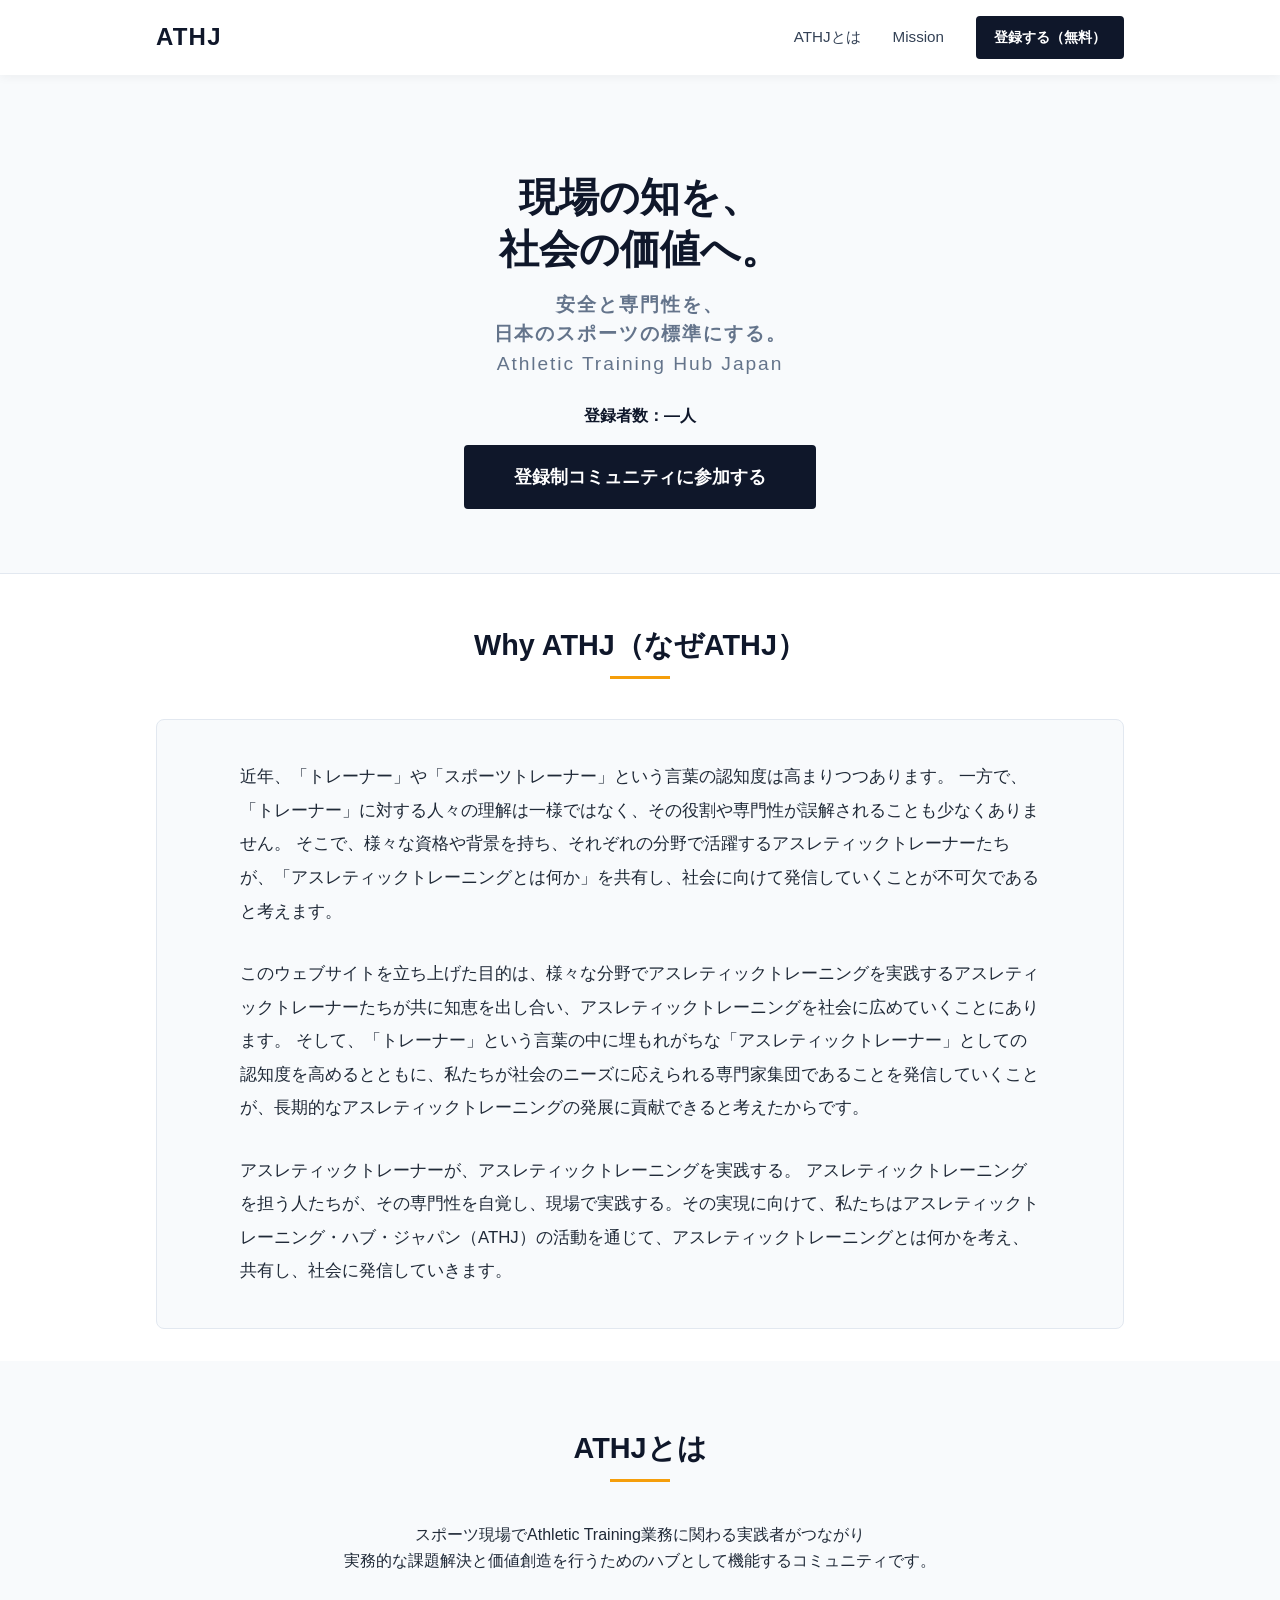
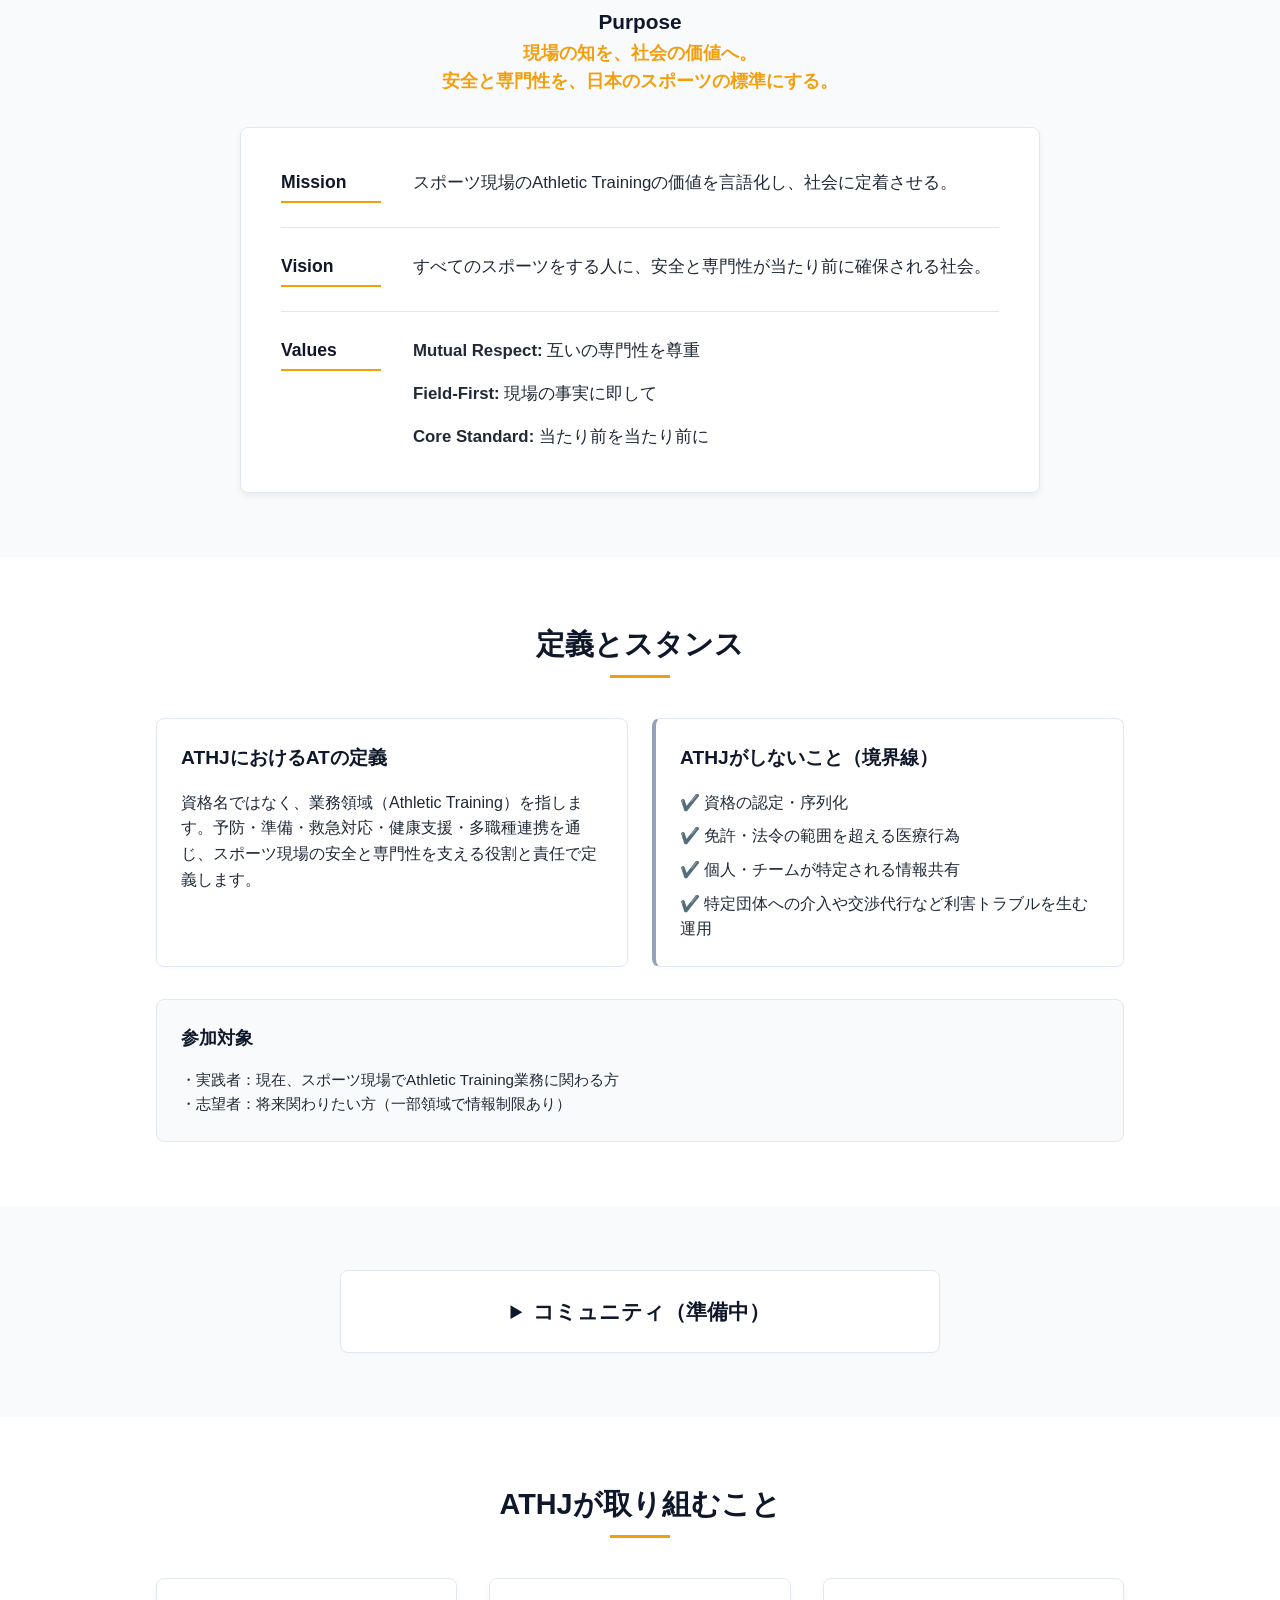
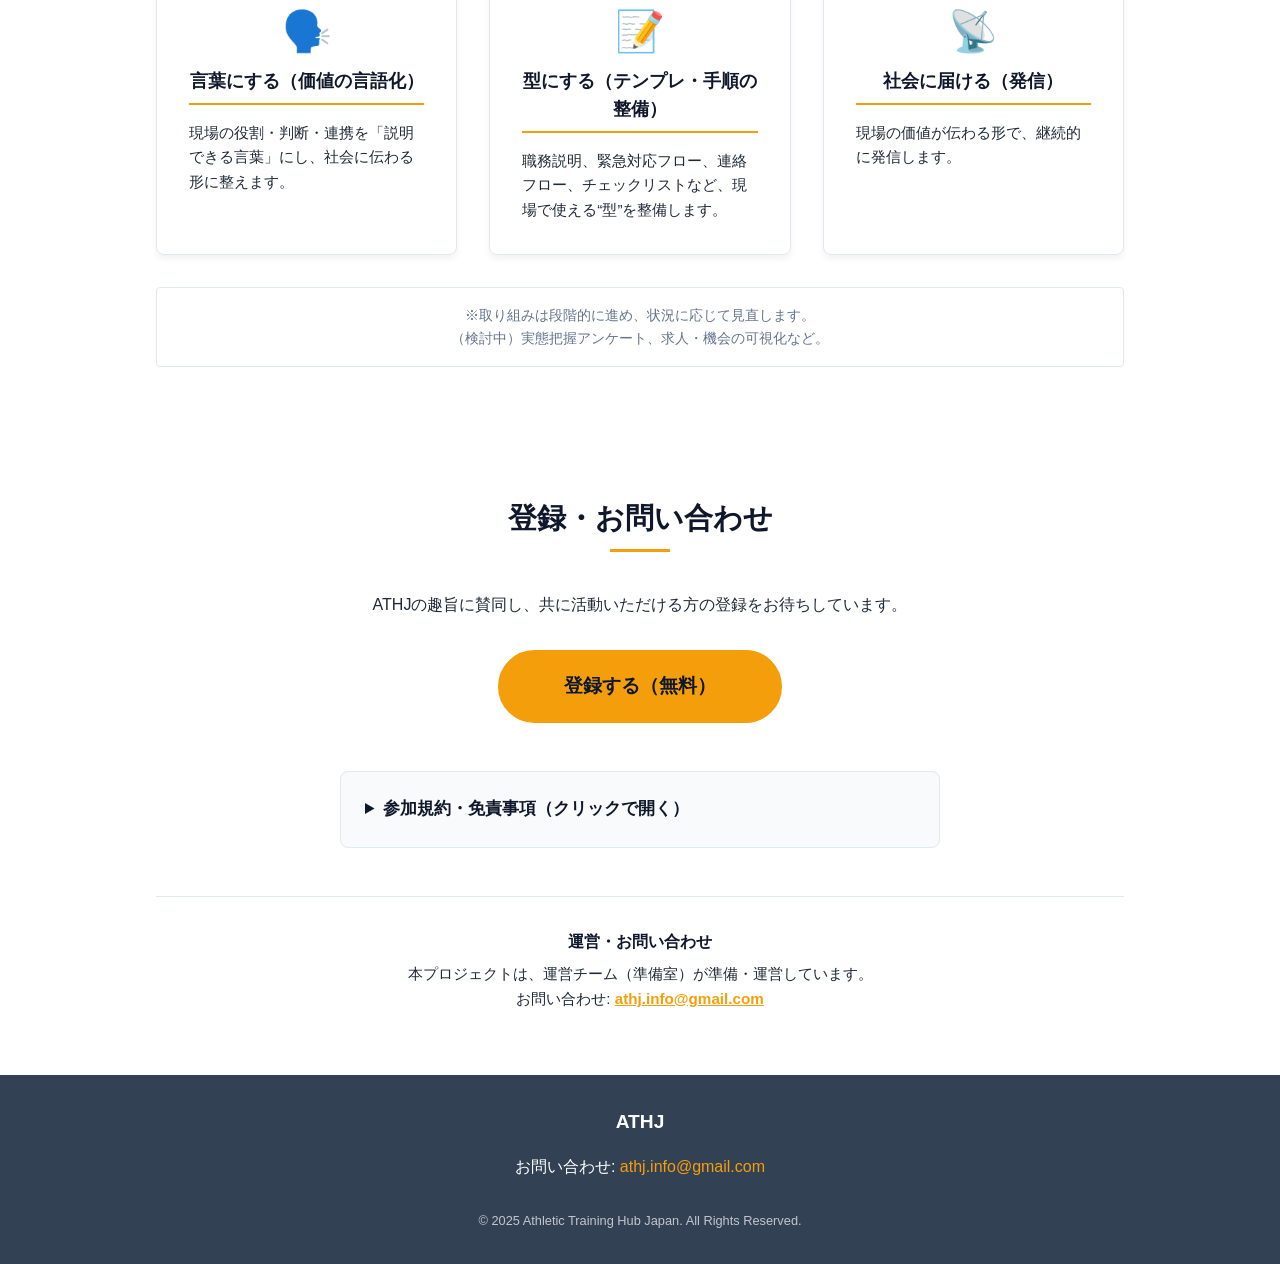
==== athj/index.html @ 7eae6617 "Add files via upload" ====
<!DOCTYPE html>
<html lang="ja">

<head>
    <meta charset="UTF-8">
    <meta name="viewport" content="width=device-width, initial-scale=1.0">
    <title>ATHJ - Athletic Training Hub Japan</title>
    <meta name="description"
        content="ATHJ（Athletic Training Hub Japan）の公式サイト。スポーツ現場でAthletic Training業務に関わる実践者のための登録制コミュニティ。">
    <!-- OGP (Placeholder) -->
    <meta property="og:title" content="ATHJ - Athletic Training Hub Japan">
    <meta property="og:description" content="現場の知を、社会の価値へ。スポーツ現場の課題解決に取り組むAthletic Training登録制コミュニティ。">
    <meta property="og:type" content="website">

    <link rel="stylesheet" href="styles.css">
    <!-- Favicon (Placeholder code, no file required for basic render) -->
    <link rel="icon" href="data:;base64,iVBORw0KGgo=">
</head>

<body>

    <header class="site-header">
        <div class="container header-inner">
            <h1 class="logo">ATHJ</h1>
            <nav class="site-nav">
                <a href="#about">ATHJとは</a>
                <a href="#mission">Mission</a>
                <a href="https://docs.google.com/forms/d/1UrkkOiXoqBjdWHItOQJ3YBxa2r7YbhFQYjuTwQZQxQI/viewform"
                    target="_blank" rel="noopener noreferrer" class="btn btn-primary btn-sm">登録する（無料）</a>
            </nav>
        </div>
    </header>

    <main>
        <!-- 1) Hero -->
        <section id="hero" class="hero-section">
            <div class="container hero-content">
                <h2 class="tagline">現場の知を、<br class="mobile-br">社会の価値へ。</h2>
                <p class="hero-sub" style="font-size: 1.2rem; font-weight: bold; line-height: 1.5;">安全と専門性を、<br
                        class="mobile-br">日本のスポーツの標準にする。</p>
                <p class="hero-sub mt-2">Athletic Training Hub Japan</p>
                <p id="member-count" style="font-weight: bold; margin-top: 1.5rem; color: var(--color-primary);">
                    登録者数：—人（更新中）</p>
                <a href="https://docs.google.com/forms/d/1UrkkOiXoqBjdWHItOQJ3YBxa2r7YbhFQYjuTwQZQxQI/viewform"
                    target="_blank" rel="noopener noreferrer" class="btn btn-primary btn-large"
                    style="margin-top: 1rem;">登録制コミュニティに参加する</a>
            </div>
        </section>

        <!-- New: Why ATHJ (Full Text Story) -->
        <section id="why-athj" class="section" style="padding-top: 3rem; padding-bottom: 2rem;">
            <div class="container">
                <h2 class="section-title">Why ATHJ（なぜATHJ）</h2>
                <div style="background: var(--color-bg-light); border-radius: 8px; padding: 2.5rem 2rem; border: 1px solid #e2e8f0; margin-top: 1.5rem;">
                    
                    <div class="story-text" style="font-size: 1.05rem; line-height: 2; color: var(--color-text-main); max-width: 800px; margin: 0 auto;">
                        <p style="margin-bottom: 1.8rem;">近年、「トレーナー」や「スポーツトレーナー」という言葉の認知度は高まりつつあります。 一方で、「トレーナー」に対する人々の理解は一様ではなく、その役割や専門性が誤解されることも少なくありません。 そこで、様々な資格や背景を持ち、それぞれの分野で活躍するアスレティックトレーナーたちが、「アスレティックトレーニングとは何か」を共有し、社会に向けて発信していくことが不可欠であると考えます。 </p>
                        
                        <p style="margin-bottom: 1.8rem;">このウェブサイトを立ち上げた目的は、様々な分野でアスレティックトレーニングを実践するアスレティックトレーナーたちが共に知恵を出し合い、アスレティックトレーニングを社会に広めていくことにあります。 そして、「トレーナー」という言葉の中に埋もれがちな「アスレティックトレーナー」としての認知度を高めるとともに、私たちが社会のニーズに応えられる専門家集団であることを発信していくことが、長期的なアスレティックトレーニングの発展に貢献できると考えたからです。</p>
                        
                        <p style="margin-bottom: 0;">アスレティックトレーナーが、アスレティックトレーニングを実践する。 アスレティックトレーニングを担う人たちが、その専門性を自覚し、現場で実践する。その実現に向けて、私たちはアスレティックトレーニング・ハブ・ジャパン（ATHJ）の活動を通じて、アスレティックトレーニングとは何かを考え、共有し、社会に発信していきます。</p>
                    </div>
                </div>
            </div>
        </section>

        <!-- 2) About & MVV -->
        <section id="about-mvv" class="section bg-light">
            <div class="container text-center">
                <h2 class="section-title">ATHJとは</h2>
                <p class="about-lead about-lead-wide jp-wrap" style="margin-bottom: 2rem;">スポーツ現場でAthletic Training業務に関わる実践者がつながり<br>実務的な課題解決と価値創造を行うためのハブとして機能するコミュニティです。</p>

                <h3 style="color: var(--color-primary); font-size: 1.3rem;">Purpose</h3>
                <p class="purpose-text jp-wrap" style="font-weight: bold; font-size: 1.1em; color: var(--color-accent); margin-bottom: 2rem;">現場の知を、社会の価値へ。<br>安全と専門性を、日本のスポーツの標準にする。</p>

                <div class="mvv-panel" style="background: var(--color-white); padding: 2.5rem; border-radius: 8px; border: 1px solid #e2e8f0; box-shadow: 0 4px 6px rgba(0,0,0,0.05); max-width: 800px; margin: 0 auto; text-align: left;">
                    <div class="mvv-row">
                        <div class="mvv-label">Mission</div>
                        <div class="mvv-value jp-wrap">スポーツ現場のAthletic Trainingの価値を言語化し、社会に定着させる。</div>
                    </div>
                    <div class="mvv-row">
                        <div class="mvv-label">Vision</div>
                        <div class="mvv-value jp-wrap">すべてのスポーツをする人に、安全と専門性が当たり前に確保される社会。</div>
                    </div>
                    <div class="mvv-row">
                        <div class="mvv-label">Values</div>
                        <div class="mvv-value">
                            <p class="jp-wrap" style="margin-bottom: 0.8rem;"><strong>Mutual Respect:</strong> 互いの専門性を尊重</p>
                            <p class="jp-wrap" style="margin-bottom: 0.8rem;"><strong>Field-First:</strong> 現場の事実に即して</p>
                            <p class="jp-wrap" style="margin-bottom: 0;"><strong>Core Standard:</strong> 当たり前を当たり前に</p>
                        </div>
                    </div>
                </div>
            </div>
        </section>

        <!-- 3) Definition and Stance -->
        <section id="definition" class="section">
            <div class="container">
                <h2 class="section-title">定義とスタンス</h2>
                <div style="display: grid; grid-template-columns: repeat(auto-fit, minmax(300px, 1fr)); gap: 1.5rem; margin-bottom: 2rem;">
                    <div style="background: var(--color-white); padding: 1.5rem; border: 1px solid #e2e8f0; border-radius: 8px; box-shadow: 0 2px 4px rgba(0,0,0,0.02);">
                        <h3 style="color: var(--color-primary); margin-bottom: 1rem; font-size: 1.2rem;">ATHJにおけるATの定義</h3>
                        <p>資格名ではなく、業務領域（Athletic Training）を指します。予防・準備・救急対応・健康支援・多職種連携を通じ、スポーツ現場の安全と専門性を支える役割と責任で定義します。</p>
                    </div>
                    <div style="background: var(--color-white); padding: 1.5rem; border: 1px solid #e2e8f0; border-left: 4px solid #94a3b8; border-radius: 8px; box-shadow: 0 2px 4px rgba(0,0,0,0.02);">
                        <h3 style="color: var(--color-primary); margin-bottom: 1rem; font-size: 1.2rem;">ATHJがしないこと（境界線）</h3>
                        <ul style="list-style: none; padding: 0;">
                            <li style="margin-bottom: 0.5rem;">✔️ 資格の認定・序列化</li>
                            <li style="margin-bottom: 0.5rem;">✔️ 免許・法令の範囲を超える医療行為</li>
                            <li style="margin-bottom: 0.5rem;">✔️ 個人・チームが特定される情報共有</li>
                            <li>✔️ 特定団体への介入や交渉代行など利害トラブルを生む運用</li>
                        </ul>
                    </div>
                </div>
                
                <div style="background: #f8fafc; border-radius: 8px; padding: 1.5rem; border: 1px solid #e2e8f0;">
                    <h3 style="font-weight: bold; font-size: 1.1rem; color: var(--color-primary); margin-bottom: 1rem;">参加対象</h3>
                    <p style="font-size: 0.95rem; line-height: 1.6; margin-bottom: 0;">
                        ・実践者：現在、スポーツ現場でAthletic Training業務に関わる方<br>
                        ・志望者：将来関わりたい方（一部領域で情報制限あり）
                    </p>
                </div>
            </div>
        </section>

        <!-- New) Community Preparation -->
        <section id="operations" class="section bg-light">
            <div class="container text-center">
                <details class="policy" style="background: var(--color-white); margin-bottom: 0; box-shadow: 0 2px 4px rgba(0,0,0,0.02);">
                    <summary style="text-align: center; font-size: 1.3rem;">コミュニティ（準備中）</summary>
                    <div style="margin-top: 1.5rem; text-align: left;">
                        <p class="jp-wrap" style="line-height: 1.8; color: var(--color-text-main); margin-bottom: 1.5rem;">
                            コミュニティを開始する場合は、安心して参加できるように運用ルール（特定防止、守秘、禁止事項、対応方針）を整備し、公開します。
                        </p>
                        <ul style="list-style: disc; padding-left: 1.2rem; line-height: 1.6;">
                            <li style="margin-bottom: 0.5rem;">個人・チーム・組織が特定される情報の共有は行いません。</li>
                            <li>発信は一般化した内容に限り、個別の医療判断の代替ではありません。</li>
                        </ul>
                    </div>
                </details>
            </div>
        </section>

        <!-- 4) Activities -->
        <section id="activities" class="section">
            <div class="container">
                <h2 class="section-title">ATHJが取り組むこと</h2>
                <div class="activities-grid">
                    <div class="activity-card">
                        <div class="icon">🗣️</div>
                        <h4>言葉にする（価値の言語化）</h4>
                        <p>現場の役割・判断・連携を「説明できる言葉」にし、社会に伝わる形に整えます。</p>
                    </div>
                    <div class="activity-card">
                        <div class="icon">📝</div>
                        <h4>型にする（テンプレ・手順の整備）</h4>
                        <p>職務説明、緊急対応フロー、連絡フロー、チェックリストなど、現場で使える“型”を整備します。</p>
                    </div>
                    <div class="activity-card">
                        <div class="icon">📡</div>
                        <h4>社会に届ける（発信）</h4>
                        <p>現場の価値が伝わる形で、継続的に発信します。</p>
                    </div>
                </div>
                <div class="activities-note">
                    <p>※取り組みは段階的に進め、状況に応じて見直します。<br>
                    （検討中）実態把握アンケート、求人・機会の可視化など。</p>
                </div>
            </div>
        </section>

        <!-- 5) Join & Contact -->
        <section id="join" class="section text-center">
            <div class="container">
                <h2 class="section-title">登録・お問い合わせ</h2>
                <p class="cta-desc" style="margin-bottom: 2rem;">ATHJの趣旨に賛同し、共に活動いただける方の登録をお待ちしています。</p>
                
                <a href="https://docs.google.com/forms/d/1UrkkOiXoqBjdWHItOQJ3YBxa2r7YbhFQYjuTwQZQxQI/viewform"
                    target="_blank" rel="noopener noreferrer" class="btn btn-primary btn-xl" style="margin-bottom: 3rem;">
                    登録する（無料）
                </a>

                <details class="policy">
                    <summary>参加規約・免責事項（クリックで開く）</summary>
                    <ul>
                        <li>個人情報は運営連絡のみに使用し、第三者への提供は行いません。</li>
                        <li>特定情報の投稿禁止および守秘義務の尊重をお願いします。</li>
                        <li>共有事項は医療判断の代替ではなく、一般情報の共有となります。</li>
                        <li>サーベイ等は匿名で実施し、個人特定防止を徹底します。</li>
                        <li>コミュニティで得た情報の活用は参加者の倫理観と専門性に委ねられます。</li>
                        <li>違反時は削除・退出等の対応を行う場合があります。</li>
                    </ul>
                </details>

                <div class="contact-info" style="margin-top: 2rem; border-top: 1px solid #e2e8f0; padding-top: 2rem;">
                    <h4 style="font-weight: bold; color: var(--color-primary); margin-bottom: 0.5rem;">運営・お問い合わせ</h4>
                    <p style="font-size: 0.95rem;">本プロジェクトは、運営チーム（準備室）が準備・運営しています。<br>お問い合わせ: <a href="mailto:athj.info@gmail.com" style="color: var(--color-accent); text-decoration: underline; font-weight: bold;">athj.info@gmail.com</a></p>
                </div>
            </div>
        </section>

    </main>

    <footer class="site-footer">
        <div class="container footer-inner">
            <div class="footer-logo">ATHJ</div>
            <div class="footer-contact">
                <p>お問い合わせ: <a href="mailto:athj.info@gmail.com">athj.info@gmail.com</a></p>
            </div>
            <p class="copyright">&copy; 2025 Athletic Training Hub Japan. All Rights Reserved.</p>
        </div>
    </footer>

    <script src="script.js"></script>
</body>

</html>
---- athj/styles.css ----
/* 
   ATHJ Official Website Styles
   Theme: Calm, Trustworthy, Simple, Mobile-First
*/

:root {
    /* Color Palette */
    --color-primary: #0f172a;
    /* Deep Navy - Trust */
    --color-secondary: #334155;
    /* Slate - Professional */
    --color-accent: #f59e0b;
    /* Muted Gold/Amber - Subtle Focus */
    --color-bg-body: #ffffff;
    --color-bg-light: #f8fafc;
    --color-bg-dark: #1e293b;
    --color-text-main: #1f2937;
    --color-text-light: #64748b;
    --color-white: #ffffff;

    /* Spacing */
    --spacing-xs: 0.5rem;
    --spacing-sm: 1rem;
    --spacing-md: 2rem;
    --spacing-lg: 4rem;
    --spacing-xl: 6rem;

    /* Typography */
    --font-heading: "Helvetica Neue", Arial, "Hiragino Kaku Gothic ProN", "Hiragino Sans", Meiryo, sans-serif;
    --font-body: "Helvetica Neue", Arial, "Hiragino Kaku Gothic ProN", "Hiragino Sans", Meiryo, sans-serif;
}

/* Reset & Base */
* {
    box-sizing: border-box;
    margin: 0;
    padding: 0;
}

html {
    scroll-behavior: smooth;
}

body {
    font-family: var(--font-body);
    line-height: 1.6;
    color: var(--color-text-main);
    background-color: var(--color-bg-body);
}

a {
    text-decoration: none;
    color: inherit;
    transition: opacity 0.3s;
}

a:hover {
    opacity: 0.8;
}

ul,
ol {
    list-style: none;
}

img {
    max-width: 100%;
    height: auto;
}

/* Layout Utilities */
.container {
    width: 90%;
    max-width: 1000px;
    margin: 0 auto;
    padding: 0 var(--spacing-sm);
}

.text-center {
    text-align: center;
}

.text-white {
    color: var(--color-white);
}

/* Buttons */
.btn {
    display: inline-block;
    padding: 0.8rem 2rem;
    border-radius: 4px;
    /* Rounded corners for friendly feel but still pro */
    font-weight: bold;
    text-align: center;
    cursor: pointer;
    transition: all 0.2s ease;
}

.btn-primary {
    background-color: var(--color-primary);
    color: var(--color-white);
    border: 2px solid var(--color-primary);
}

.btn-primary:hover {
    background-color: var(--color-secondary);
    border-color: var(--color-secondary);
    transform: translateY(-2px);
}

.btn-sm {
    padding: 0.5rem 1rem;
    font-size: 0.9rem;
}

.btn-large {
    font-size: 1.1rem;
    padding: 1rem 3rem;
    margin-top: var(--spacing-md);
}

.btn-xl {
    font-size: 1.2rem;
    padding: 1.2rem 4rem;
    border-radius: 50px;
    /* Pill shape for main CTA */
    background-color: var(--color-accent);
    border-color: var(--color-accent);
    color: var(--color-primary);
}

.btn-xl:hover {
    background-color: #d97706;
    border-color: #d97706;
}

/* Header */
.site-header {
    background-color: var(--color-white);
    box-shadow: 0 2px 10px rgba(0, 0, 0, 0.05);
    position: sticky;
    top: 0;
    z-index: 1000;
    padding: var(--spacing-sm) 0;
}

.header-inner {
    display: flex;
    justify-content: space-between;
    align-items: center;
}

.logo {
    font-size: 1.5rem;
    font-weight: 800;
    color: var(--color-primary);
    letter-spacing: 0.05em;
}

.site-nav {
    display: flex;
    align-items: center;
    gap: var(--spacing-md);
}

.site-nav a:not(.btn) {
    font-size: 0.95rem;
    color: var(--color-secondary);
    font-weight: 500;
}

/* Hero Section */
.hero-section {
    padding: var(--spacing-xl) 0 var(--spacing-lg);
    background-color: var(--color-bg-light);
    text-align: center;
    border-bottom: 1px solid #e2e8f0;
}

.tagline {
    font-size: 2.5rem;
    font-weight: 800;
    line-height: 1.3;
    color: var(--color-primary);
    margin-bottom: var(--spacing-sm);
}

.hero-sub {
    font-size: 1.2rem;
    color: var(--color-text-light);
    letter-spacing: 0.1em;
}

/* General Sections */
.section {
    padding: var(--spacing-lg) 0;
}

.section-compact {
    padding: var(--spacing-md) 0;
}

.bg-light {
    background-color: var(--color-bg-light);
}

.section-title {
    font-size: 1.8rem;
    color: var(--color-primary);
    text-align: center;
    margin-bottom: var(--spacing-md);
    position: relative;
    padding-bottom: 0.5rem;
}

.section-title::after {
    content: "";
    display: block;
    width: 60px;
    height: 3px;
    background-color: var(--color-accent);
    margin: 0.5rem auto 0;
}

/* Typography Utilities (Japanese Wrapping) */
/* 1文字残り（ぶら下がり）を減らす：日本語向け */
.jp-wrap,
.mvv-card p,
.mvv-card .card-text,
.mvv-card li {
  line-break: strict;          /* 日本語の禁則処理を強める */
  overflow-wrap: break-word;   /* どうしても溢れる場合は折る */
  word-break: normal;          /* 変な分割を避ける */
}

/* 2行/3行で見せたい箇所は、幅を一定にして改行を安定させる */
.purpose-text,
.about-lead {
  max-width: 42ch;             /* 文字数ベースで幅を制御（調整可） */
  margin-left: auto;
  margin-right: auto;
}

.about-lead-wide {
  max-width: 78ch;      /* 70〜84chで、2行になるように最適化 */
  margin-left: auto;
  margin-right: auto;
}

.mvv-row,
.mvv-value,
.mvv-value p {
  line-break: strict;
  overflow-wrap: break-word;
  word-break: normal;
}

/* Single Panel MVV Styles */
.mvv-row {
  display: flex;
  flex-direction: row;
  gap: 2rem;
  padding: 1.5rem 0;
  border-bottom: 1px solid #e2e8f0;
  align-items: flex-start;
}

.mvv-row:last-child {
  border-bottom: none;
  padding-bottom: 0;
}

.mvv-row:first-child {
  padding-top: 0;
}

.mvv-label {
  flex: 0 0 100px;
  font-weight: bold;
  color: var(--color-primary);
  font-size: 1.1rem;
  border-bottom: 2px solid var(--color-accent);
  padding-bottom: 0.3rem;
  display: inline-block;
}

.mvv-value {
  flex: 1;
  font-size: 1.05rem;
  color: var(--color-text-main);
  line-height: 1.8;
}

@media (max-width: 768px) {
  .mvv-row {
    flex-direction: column;
    gap: 0.8rem;
    padding: 1.25rem 0;
  }
  .mvv-label {
    margin-bottom: 0.2rem;
  }
}



/* Activities Grid (New Card Style) */
.activities-grid {
    display: grid;
    grid-template-columns: repeat(3, 1fr);
    gap: var(--spacing-md);
}

.activity-card {
    background: var(--color-white);
    padding: var(--spacing-md);
    border-radius: 8px;
    box-shadow: 0 4px 6px rgba(0, 0, 0, 0.05);
    border: 1px solid #e2e8f0;
    text-align: center;
    display: flex;
    flex-direction: column;
    align-items: center;
}

.activity-card .icon {
    font-size: 2.5rem;
    margin-bottom: var(--spacing-sm);
    line-height: 1;
}

.activity-card h4 {
    color: var(--color-primary);
    margin-bottom: var(--spacing-sm);
    font-size: 1.1rem;
    border-bottom: 2px solid var(--color-accent);
    padding-bottom: 0.5rem;
    width: 100%;
}

.activity-card p {
    text-align: left;
    font-size: 0.95rem;
    color: var(--color-text-main);
    line-height: 1.6;
    margin-top: 0;
    width: 100%;
}

.activities-note {
    margin-top: var(--spacing-md);
    font-size: 0.9rem;
    color: var(--color-text-light);
    background: var(--color-white);
    padding: 1rem;
    border-radius: 4px;
    border: 1px solid #e2e8f0;
    text-align: center;
}



/* Footer */
.site-footer {
    background-color: var(--color-secondary);
    color: var(--color-white);
    padding: var(--spacing-md) 0;
    text-align: center;
}

.footer-logo {
    font-weight: bold;
    font-size: 1.2rem;
    margin-bottom: var(--spacing-sm);
}

.footer-contact a {
    color: var(--color-accent);
}

.copyright {
    margin-top: var(--spacing-md);
    font-size: 0.8rem;
    opacity: 0.7;
}

/* Media Queries (Mobile Optimization) */
@media (max-width: 768px) {
    :root {
        --spacing-lg: 3rem;
        --spacing-xl: 4rem;
    }

    .tagline {
        font-size: 2.2rem;
    }

    /* Mobile Header Layout */
    .header-inner {
        flex-direction: row;
        flex-wrap: wrap;
        justify-content: space-between;
    }

    .site-nav {
        gap: 0.5rem;
    }

    .site-nav a:not(.btn) {
        display: none;
        /* Hide nav links on mobile to simplify */
    }

    /* Ensure CTA is visible */
    .site-nav .btn {
        margin-left: auto;
    }

    .hero-content {
        padding: 0 var(--spacing-sm);
    }



    .activities-grid {
        grid-template-columns: 1fr;
    }
}

/* Policy Details (Accordion) */
.policy {
  max-width: 600px;
  margin: 0 auto 3rem;
  text-align: left;
  background: var(--color-bg-light);
  padding: 1.5rem;
  border-radius: 8px;
  font-size: 0.9rem;
  color: var(--color-text-main);
  border: 1px solid #e2e8f0;
  cursor: pointer;
}

.policy summary {
  font-weight: bold;
  color: var(--color-primary);
  font-size: 1.05rem;
  outline: none;
}

.policy[open] summary {
  margin-bottom: 1rem;
  border-bottom: 1px solid #cbd5e1;
  padding-bottom: 0.5rem;
}

.policy ul {
  list-style: disc;
  padding-left: 1.2rem;
  line-height: 1.6;
  margin-top: 0;
  cursor: text;
}
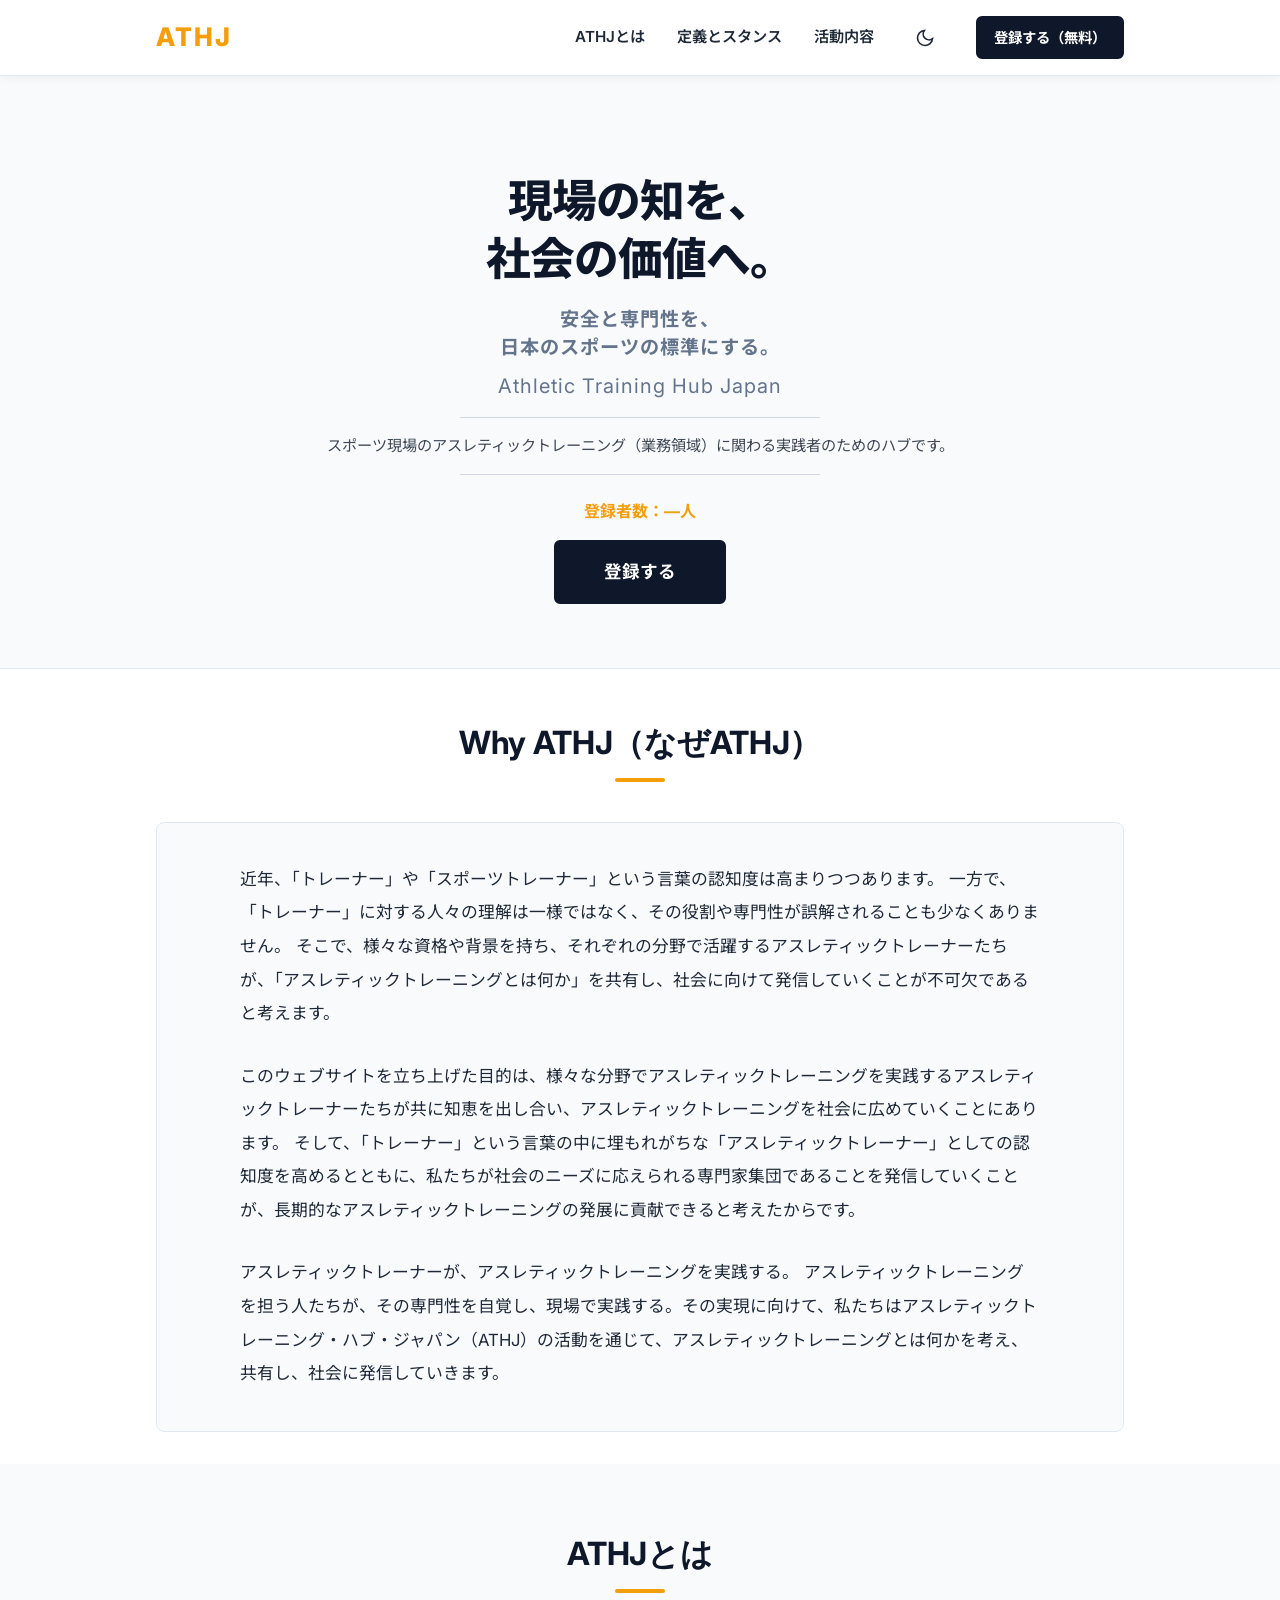
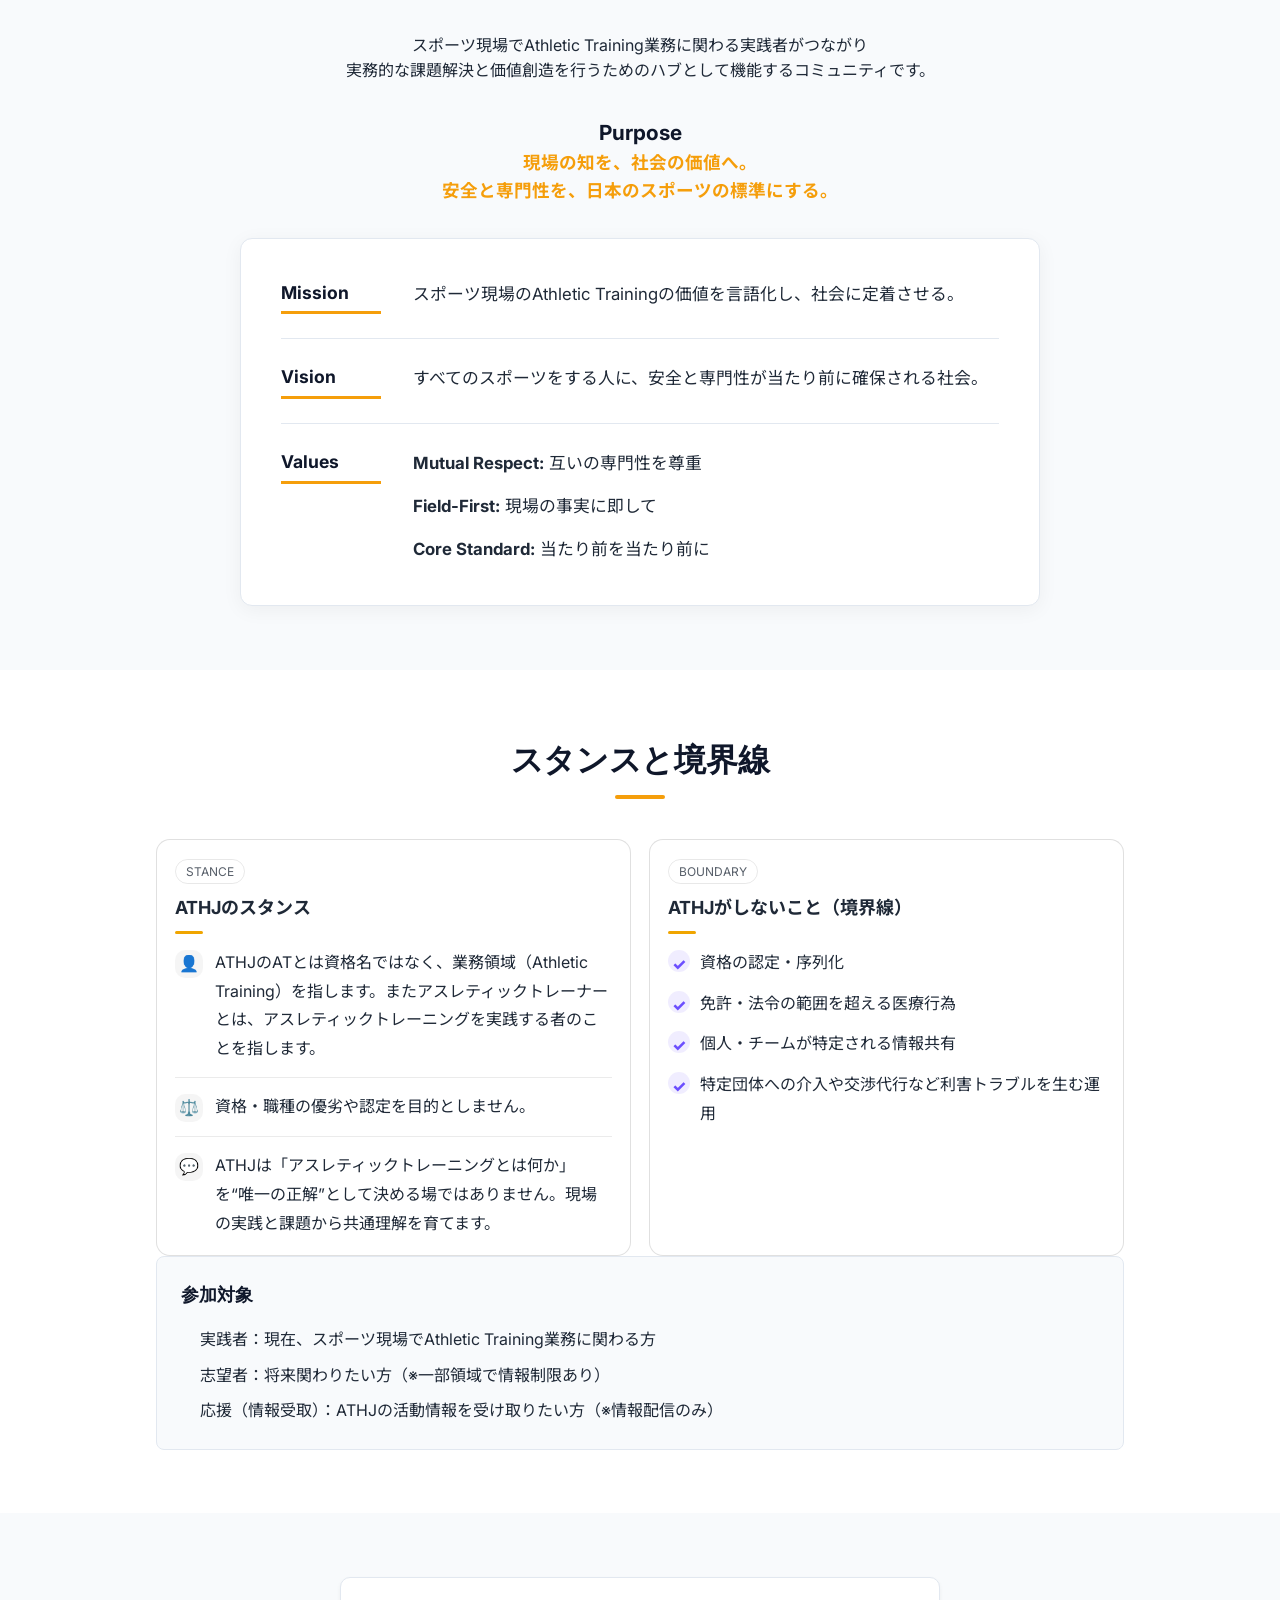
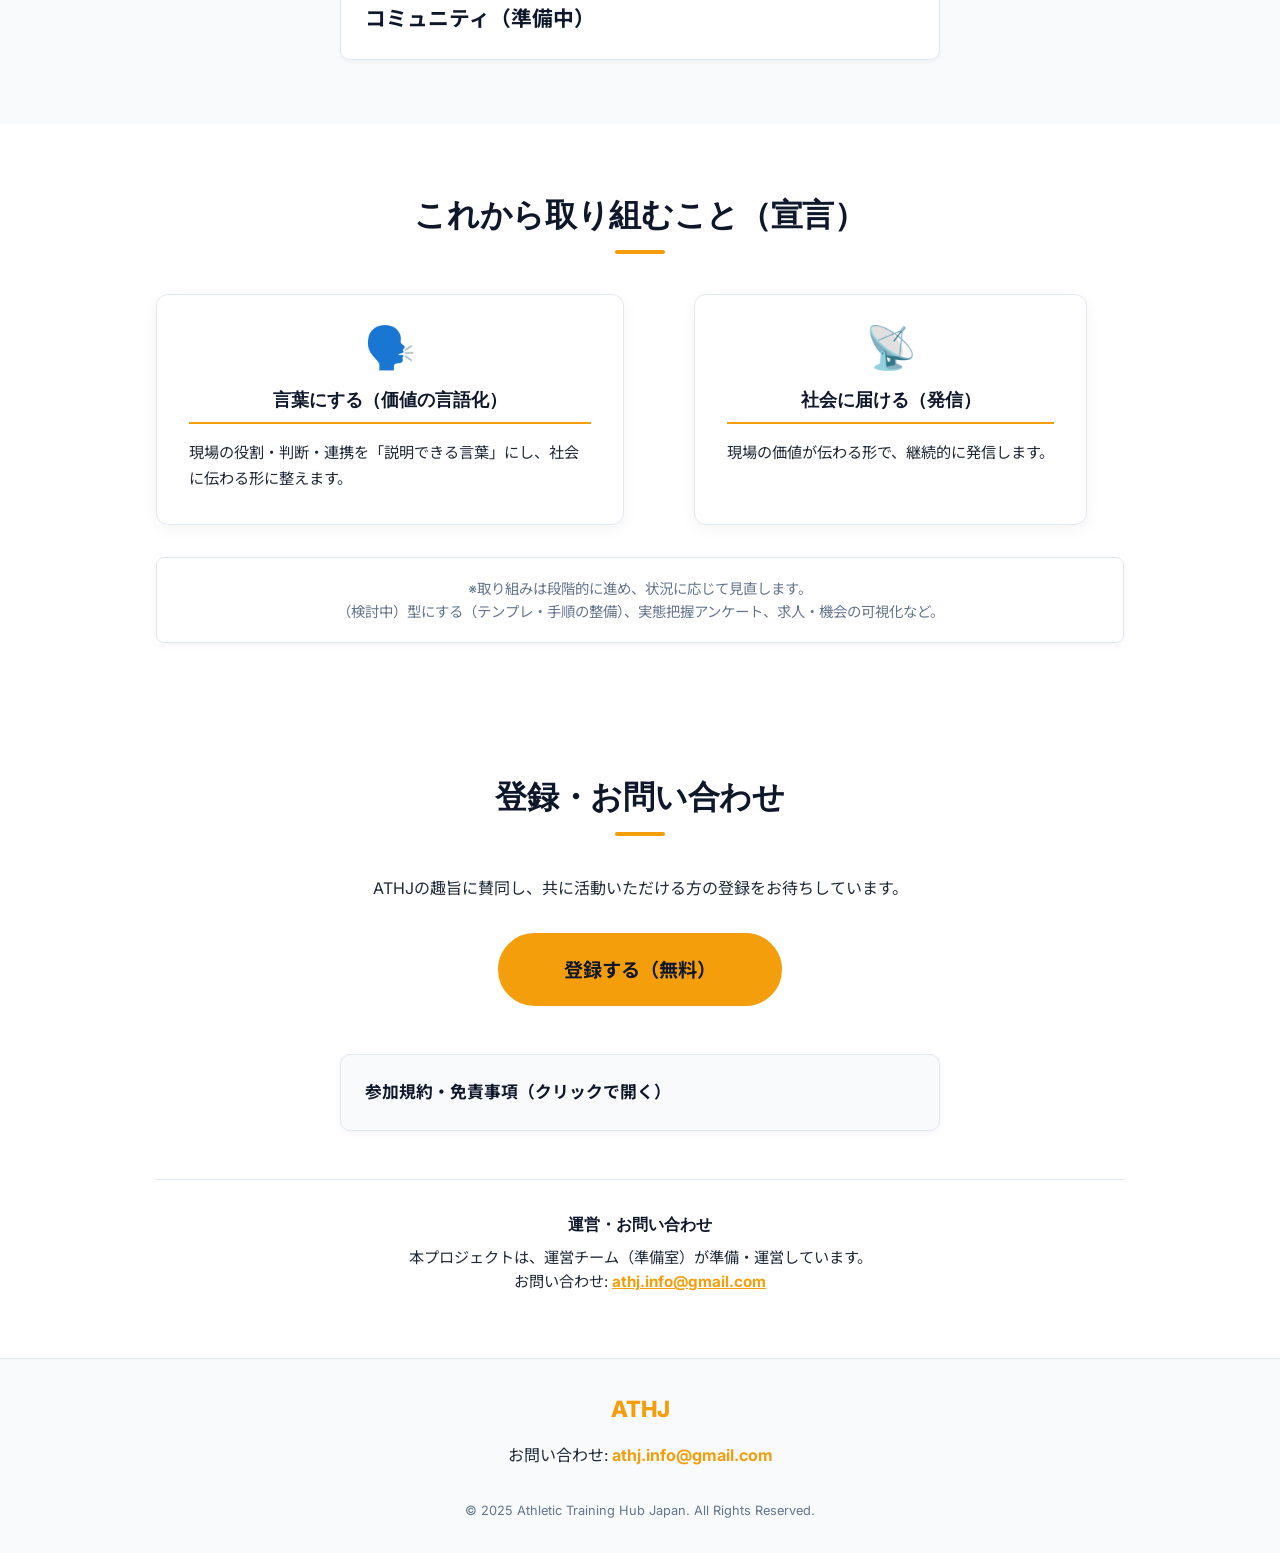
==== commit 6fdbdf66: "Add files via upload" ====
--- a/athj/index.html
+++ b/athj/index.html
@@ -1,218 +1,389 @@
-<!DOCTYPE html>
-<html lang="ja">
-
-<head>
-    <meta charset="UTF-8">
-    <meta name="viewport" content="width=device-width, initial-scale=1.0">
-    <title>ATHJ - Athletic Training Hub Japan</title>
-    <meta name="description"
-        content="ATHJ（Athletic Training Hub Japan）の公式サイト。スポーツ現場でAthletic Training業務に関わる実践者のための登録制コミュニティ。">
-    <!-- OGP (Placeholder) -->
-    <meta property="og:title" content="ATHJ - Athletic Training Hub Japan">
-    <meta property="og:description" content="現場の知を、社会の価値へ。スポーツ現場の課題解決に取り組むAthletic Training登録制コミュニティ。">
-    <meta property="og:type" content="website">
-
-    <link rel="stylesheet" href="styles.css">
-    <!-- Favicon (Placeholder code, no file required for basic render) -->
-    <link rel="icon" href="data:;base64,iVBORw0KGgo=">
-</head>
-
-<body>
-
-    <header class="site-header">
-        <div class="container header-inner">
-            <h1 class="logo">ATHJ</h1>
-            <nav class="site-nav">
-                <a href="#about">ATHJとは</a>
-                <a href="#mission">Mission</a>
-                <a href="https://docs.google.com/forms/d/1UrkkOiXoqBjdWHItOQJ3YBxa2r7YbhFQYjuTwQZQxQI/viewform"
-                    target="_blank" rel="noopener noreferrer" class="btn btn-primary btn-sm">登録する（無料）</a>
-            </nav>
-        </div>
-    </header>
-
-    <main>
-        <!-- 1) Hero -->
-        <section id="hero" class="hero-section">
-            <div class="container hero-content">
-                <h2 class="tagline">現場の知を、<br class="mobile-br">社会の価値へ。</h2>
-                <p class="hero-sub" style="font-size: 1.2rem; font-weight: bold; line-height: 1.5;">安全と専門性を、<br
-                        class="mobile-br">日本のスポーツの標準にする。</p>
-                <p class="hero-sub mt-2">Athletic Training Hub Japan</p>
-                <p id="member-count" style="font-weight: bold; margin-top: 1.5rem; color: var(--color-primary);">
-                    登録者数：—人（更新中）</p>
-                <a href="https://docs.google.com/forms/d/1UrkkOiXoqBjdWHItOQJ3YBxa2r7YbhFQYjuTwQZQxQI/viewform"
-                    target="_blank" rel="noopener noreferrer" class="btn btn-primary btn-large"
-                    style="margin-top: 1rem;">登録制コミュニティに参加する</a>
-            </div>
-        </section>
-
-        <!-- New: Why ATHJ (Full Text Story) -->
-        <section id="why-athj" class="section" style="padding-top: 3rem; padding-bottom: 2rem;">
-            <div class="container">
-                <h2 class="section-title">Why ATHJ（なぜATHJ）</h2>
-                <div style="background: var(--color-bg-light); border-radius: 8px; padding: 2.5rem 2rem; border: 1px solid #e2e8f0; margin-top: 1.5rem;">
-                    
-                    <div class="story-text" style="font-size: 1.05rem; line-height: 2; color: var(--color-text-main); max-width: 800px; margin: 0 auto;">
-                        <p style="margin-bottom: 1.8rem;">近年、「トレーナー」や「スポーツトレーナー」という言葉の認知度は高まりつつあります。 一方で、「トレーナー」に対する人々の理解は一様ではなく、その役割や専門性が誤解されることも少なくありません。 そこで、様々な資格や背景を持ち、それぞれの分野で活躍するアスレティックトレーナーたちが、「アスレティックトレーニングとは何か」を共有し、社会に向けて発信していくことが不可欠であると考えます。 </p>
-                        
-                        <p style="margin-bottom: 1.8rem;">このウェブサイトを立ち上げた目的は、様々な分野でアスレティックトレーニングを実践するアスレティックトレーナーたちが共に知恵を出し合い、アスレティックトレーニングを社会に広めていくことにあります。 そして、「トレーナー」という言葉の中に埋もれがちな「アスレティックトレーナー」としての認知度を高めるとともに、私たちが社会のニーズに応えられる専門家集団であることを発信していくことが、長期的なアスレティックトレーニングの発展に貢献できると考えたからです。</p>
-                        
-                        <p style="margin-bottom: 0;">アスレティックトレーナーが、アスレティックトレーニングを実践する。 アスレティックトレーニングを担う人たちが、その専門性を自覚し、現場で実践する。その実現に向けて、私たちはアスレティックトレーニング・ハブ・ジャパン（ATHJ）の活動を通じて、アスレティックトレーニングとは何かを考え、共有し、社会に発信していきます。</p>
-                    </div>
-                </div>
-            </div>
-        </section>
-
-        <!-- 2) About & MVV -->
-        <section id="about-mvv" class="section bg-light">
-            <div class="container text-center">
-                <h2 class="section-title">ATHJとは</h2>
-                <p class="about-lead about-lead-wide jp-wrap" style="margin-bottom: 2rem;">スポーツ現場でAthletic Training業務に関わる実践者がつながり<br>実務的な課題解決と価値創造を行うためのハブとして機能するコミュニティです。</p>
-
-                <h3 style="color: var(--color-primary); font-size: 1.3rem;">Purpose</h3>
-                <p class="purpose-text jp-wrap" style="font-weight: bold; font-size: 1.1em; color: var(--color-accent); margin-bottom: 2rem;">現場の知を、社会の価値へ。<br>安全と専門性を、日本のスポーツの標準にする。</p>
-
-                <div class="mvv-panel" style="background: var(--color-white); padding: 2.5rem; border-radius: 8px; border: 1px solid #e2e8f0; box-shadow: 0 4px 6px rgba(0,0,0,0.05); max-width: 800px; margin: 0 auto; text-align: left;">
-                    <div class="mvv-row">
-                        <div class="mvv-label">Mission</div>
-                        <div class="mvv-value jp-wrap">スポーツ現場のAthletic Trainingの価値を言語化し、社会に定着させる。</div>
-                    </div>
-                    <div class="mvv-row">
-                        <div class="mvv-label">Vision</div>
-                        <div class="mvv-value jp-wrap">すべてのスポーツをする人に、安全と専門性が当たり前に確保される社会。</div>
-                    </div>
-                    <div class="mvv-row">
-                        <div class="mvv-label">Values</div>
-                        <div class="mvv-value">
-                            <p class="jp-wrap" style="margin-bottom: 0.8rem;"><strong>Mutual Respect:</strong> 互いの専門性を尊重</p>
-                            <p class="jp-wrap" style="margin-bottom: 0.8rem;"><strong>Field-First:</strong> 現場の事実に即して</p>
-                            <p class="jp-wrap" style="margin-bottom: 0;"><strong>Core Standard:</strong> 当たり前を当たり前に</p>
-                        </div>
-                    </div>
-                </div>
-            </div>
-        </section>
-
-        <!-- 3) Definition and Stance -->
-        <section id="definition" class="section">
-            <div class="container">
-                <h2 class="section-title">定義とスタンス</h2>
-                <div style="display: grid; grid-template-columns: repeat(auto-fit, minmax(300px, 1fr)); gap: 1.5rem; margin-bottom: 2rem;">
-                    <div style="background: var(--color-white); padding: 1.5rem; border: 1px solid #e2e8f0; border-radius: 8px; box-shadow: 0 2px 4px rgba(0,0,0,0.02);">
-                        <h3 style="color: var(--color-primary); margin-bottom: 1rem; font-size: 1.2rem;">ATHJにおけるATの定義</h3>
-                        <p>資格名ではなく、業務領域（Athletic Training）を指します。予防・準備・救急対応・健康支援・多職種連携を通じ、スポーツ現場の安全と専門性を支える役割と責任で定義します。</p>
-                    </div>
-                    <div style="background: var(--color-white); padding: 1.5rem; border: 1px solid #e2e8f0; border-left: 4px solid #94a3b8; border-radius: 8px; box-shadow: 0 2px 4px rgba(0,0,0,0.02);">
-                        <h3 style="color: var(--color-primary); margin-bottom: 1rem; font-size: 1.2rem;">ATHJがしないこと（境界線）</h3>
-                        <ul style="list-style: none; padding: 0;">
-                            <li style="margin-bottom: 0.5rem;">✔️ 資格の認定・序列化</li>
-                            <li style="margin-bottom: 0.5rem;">✔️ 免許・法令の範囲を超える医療行為</li>
-                            <li style="margin-bottom: 0.5rem;">✔️ 個人・チームが特定される情報共有</li>
-                            <li>✔️ 特定団体への介入や交渉代行など利害トラブルを生む運用</li>
-                        </ul>
-                    </div>
-                </div>
-                
-                <div style="background: #f8fafc; border-radius: 8px; padding: 1.5rem; border: 1px solid #e2e8f0;">
-                    <h3 style="font-weight: bold; font-size: 1.1rem; color: var(--color-primary); margin-bottom: 1rem;">参加対象</h3>
-                    <p style="font-size: 0.95rem; line-height: 1.6; margin-bottom: 0;">
-                        ・実践者：現在、スポーツ現場でAthletic Training業務に関わる方<br>
-                        ・志望者：将来関わりたい方（一部領域で情報制限あり）
-                    </p>
-                </div>
-            </div>
-        </section>
-
-        <!-- New) Community Preparation -->
-        <section id="operations" class="section bg-light">
-            <div class="container text-center">
-                <details class="policy" style="background: var(--color-white); margin-bottom: 0; box-shadow: 0 2px 4px rgba(0,0,0,0.02);">
-                    <summary style="text-align: center; font-size: 1.3rem;">コミュニティ（準備中）</summary>
-                    <div style="margin-top: 1.5rem; text-align: left;">
-                        <p class="jp-wrap" style="line-height: 1.8; color: var(--color-text-main); margin-bottom: 1.5rem;">
-                            コミュニティを開始する場合は、安心して参加できるように運用ルール（特定防止、守秘、禁止事項、対応方針）を整備し、公開します。
-                        </p>
-                        <ul style="list-style: disc; padding-left: 1.2rem; line-height: 1.6;">
-                            <li style="margin-bottom: 0.5rem;">個人・チーム・組織が特定される情報の共有は行いません。</li>
-                            <li>発信は一般化した内容に限り、個別の医療判断の代替ではありません。</li>
-                        </ul>
-                    </div>
-                </details>
-            </div>
-        </section>
-
-        <!-- 4) Activities -->
-        <section id="activities" class="section">
-            <div class="container">
-                <h2 class="section-title">ATHJが取り組むこと</h2>
-                <div class="activities-grid">
-                    <div class="activity-card">
-                        <div class="icon">🗣️</div>
-                        <h4>言葉にする（価値の言語化）</h4>
-                        <p>現場の役割・判断・連携を「説明できる言葉」にし、社会に伝わる形に整えます。</p>
-                    </div>
-                    <div class="activity-card">
-                        <div class="icon">📝</div>
-                        <h4>型にする（テンプレ・手順の整備）</h4>
-                        <p>職務説明、緊急対応フロー、連絡フロー、チェックリストなど、現場で使える“型”を整備します。</p>
-                    </div>
-                    <div class="activity-card">
-                        <div class="icon">📡</div>
-                        <h4>社会に届ける（発信）</h4>
-                        <p>現場の価値が伝わる形で、継続的に発信します。</p>
-                    </div>
-                </div>
-                <div class="activities-note">
-                    <p>※取り組みは段階的に進め、状況に応じて見直します。<br>
-                    （検討中）実態把握アンケート、求人・機会の可視化など。</p>
-                </div>
-            </div>
-        </section>
-
-        <!-- 5) Join & Contact -->
-        <section id="join" class="section text-center">
-            <div class="container">
-                <h2 class="section-title">登録・お問い合わせ</h2>
-                <p class="cta-desc" style="margin-bottom: 2rem;">ATHJの趣旨に賛同し、共に活動いただける方の登録をお待ちしています。</p>
-                
-                <a href="https://docs.google.com/forms/d/1UrkkOiXoqBjdWHItOQJ3YBxa2r7YbhFQYjuTwQZQxQI/viewform"
-                    target="_blank" rel="noopener noreferrer" class="btn btn-primary btn-xl" style="margin-bottom: 3rem;">
-                    登録する（無料）
-                </a>
-
-                <details class="policy">
-                    <summary>参加規約・免責事項（クリックで開く）</summary>
-                    <ul>
-                        <li>個人情報は運営連絡のみに使用し、第三者への提供は行いません。</li>
-                        <li>特定情報の投稿禁止および守秘義務の尊重をお願いします。</li>
-                        <li>共有事項は医療判断の代替ではなく、一般情報の共有となります。</li>
-                        <li>サーベイ等は匿名で実施し、個人特定防止を徹底します。</li>
-                        <li>コミュニティで得た情報の活用は参加者の倫理観と専門性に委ねられます。</li>
-                        <li>違反時は削除・退出等の対応を行う場合があります。</li>
-                    </ul>
-                </details>
-
-                <div class="contact-info" style="margin-top: 2rem; border-top: 1px solid #e2e8f0; padding-top: 2rem;">
-                    <h4 style="font-weight: bold; color: var(--color-primary); margin-bottom: 0.5rem;">運営・お問い合わせ</h4>
-                    <p style="font-size: 0.95rem;">本プロジェクトは、運営チーム（準備室）が準備・運営しています。<br>お問い合わせ: <a href="mailto:athj.info@gmail.com" style="color: var(--color-accent); text-decoration: underline; font-weight: bold;">athj.info@gmail.com</a></p>
-                </div>
-            </div>
-        </section>
-
-    </main>
-
-    <footer class="site-footer">
-        <div class="container footer-inner">
-            <div class="footer-logo">ATHJ</div>
-            <div class="footer-contact">
-                <p>お問い合わせ: <a href="mailto:athj.info@gmail.com">athj.info@gmail.com</a></p>
-            </div>
-            <p class="copyright">&copy; 2025 Athletic Training Hub Japan. All Rights Reserved.</p>
-        </div>
-    </footer>
-
-    <script src="script.js"></script>
-</body>
-
+<!DOCTYPE html>
+<html lang="ja">
+
+<head>
+    <meta charset="UTF-8">
+    <meta name="viewport" content="width=device-width, initial-scale=1.0">
+    <title>ATHJ - Athletic Training Hub Japan</title>
+    <meta name="description"
+        content="ATHJ（Athletic Training Hub Japan）の公式サイト。スポーツ現場でAthletic Training業務に関わる実践者のための登録制コミュニティ。">
+    
+    <!-- OGP (Placeholder) -->
+    <meta property="og:title" content="ATHJ - Athletic Training Hub Japan">
+    <meta property="og:description" content="現場の知を、社会の価値へ。スポーツ現場の課題解決に取り組むAthletic Training登録制コミュニティ。">
+    <meta property="og:type" content="website">
+
+    <!-- Google Fonts -->
+    <link rel="preconnect" href="https://fonts.googleapis.com">
+    <link rel="preconnect" href="https://fonts.gstatic.com" crossorigin>
+    <link href="https://fonts.googleapis.com/css2?family=Inter:wght@400;500;700;800&family=Noto+Sans+JP:wght@400;500;700;800&display=swap" rel="stylesheet">
+
+    <!-- Stylesheet -->
+    <link rel="stylesheet" href="styles.css">
+
+    <style>
+        /* 定義とスタンス：左右カードを同じ高さに揃える */
+        .definition-grid {
+            align-items: stretch;
+        }
+
+        .definition-grid .card,
+        .definition-grid .stance-card {
+            height: 100%;
+        }
+
+        /* ATHJのスタンス：段落間の余白（必要なら） */
+        .card p {
+            margin: 0 0 12px;
+            line-height: 1.8;
+        }
+
+        .card p:last-child {
+            margin-bottom: 0;
+        }
+
+        .stance-panel {
+            border: 1px solid rgba(0,0,0,.12);
+            border-radius: 14px;
+            background: #fff;
+            padding: 22px;
+            margin-top: 18px;
+            margin-bottom: 1.5rem;
+        }
+
+        .stance-panel__grid {
+            display: grid;
+            grid-template-columns: 1fr 1fr;
+            gap: 22px;
+            align-items: start;
+        }
+
+        .stance-panel__heading {
+            margin: 0 0 12px;
+            font-size: 18px;
+        }
+
+        .stance-panel__col p {
+            margin: 0 0 12px;
+            line-height: 1.85;
+        }
+
+        .stance-panel__col p:last-child {
+            margin-bottom: 0;
+        }
+
+        .stance-panel__col--border {
+            border-left: 4px solid #f0a500;
+            padding-left: 18px;
+        }
+
+        .stance-panel__list {
+            margin: 0;
+            padding-left: 18px;
+            line-height: 1.8;
+        }
+
+        .stance-panel__list li {
+            margin: 0 0 10px;
+        }
+
+        .stance-panel__list li:last-child {
+            margin-bottom: 0;
+        }
+
+        .participant-box {
+            background: var(--color-bg-light);
+            border-radius: 8px;
+            padding: 1.5rem;
+            border: 1px solid var(--color-card-border);
+        }
+
+        .participant-box__heading {
+            font-weight: bold;
+            font-size: 1.1rem;
+            color: var(--color-primary);
+            margin: 0 0 1rem;
+            font-family: var(--font-heading);
+        }
+
+        .participant-box__list {
+            margin: 0;
+            padding-left: 1.2rem;
+            line-height: 1.8;
+            display: flex;
+            flex-direction: column;
+            gap: 0.4rem;
+        }
+
+        @media (max-width: 900px) {
+            .stance-panel__grid {
+                grid-template-columns: 1fr;
+            }
+
+            .stance-panel__col--border {
+                border-left: none;
+                border-top: 4px solid #f0a500;
+                padding-left: 0;
+                padding-top: 16px;
+            }
+        }
+    </style>
+    
+    <!-- Favicon (Placeholder code, no file required for basic render) -->
+    <link rel="icon" href="data:;base64,iVBORw0KGgo=">
+
+    <!-- Dark Mode Initial State Handler (Inline to prevent FOUT) -->
+    <script>
+        (function() {
+            const savedTheme = localStorage.getItem('theme');
+            if (savedTheme === 'dark' || (!savedTheme && window.matchMedia('(prefers-color-scheme: dark)').matches)) {
+                document.documentElement.setAttribute('data-theme', 'dark');
+            }
+        })();
+    </script>
+</head>
+
+<body>
+
+    <header class="site-header">
+        <div class="container header-inner">
+            <h1 class="logo">ATHJ</h1>
+            <nav class="site-nav">
+                <a href="#about-mvv">ATHJとは</a>
+                <a href="#definition">定義とスタンス</a>
+                <a href="#activities">活動内容</a>
+                
+                <!-- Dark Mode Toggle Button -->
+                <button id="theme-toggle" class="theme-toggle" aria-label="テーマ切り替え">
+                    <!-- Sun icon (for dark theme) -->
+                    <svg class="sun-icon" viewBox="0 0 24 24" style="display: none;">
+                        <circle cx="12" cy="12" r="5" stroke="currentColor" stroke-width="2" fill="none"></circle>
+                        <line x1="12" y1="1" x2="12" y2="3" stroke="currentColor" stroke-width="2"></line>
+                        <line x1="12" y1="21" x2="12" y2="23" stroke="currentColor" stroke-width="2"></line>
+                        <line x1="4.22" y1="4.22" x2="5.64" y2="5.64" stroke="currentColor" stroke-width="2"></line>
+                        <line x1="18.36" y1="18.36" x2="19.78" y2="19.78" stroke="currentColor" stroke-width="2"></line>
+                        <line x1="1" y1="12" x2="3" y2="12" stroke="currentColor" stroke-width="2"></line>
+                        <line x1="21" y1="12" x2="23" y2="12" stroke="currentColor" stroke-width="2"></line>
+                        <line x1="4.22" y1="19.78" x2="5.64" y2="18.36" stroke="currentColor" stroke-width="2"></line>
+                        <line x1="18.36" y1="5.64" x2="19.78" y2="4.22" stroke="currentColor" stroke-width="2"></line>
+                    </svg>
+                    <!-- Moon icon (for light theme) -->
+                    <svg class="moon-icon" viewBox="0 0 24 24">
+                        <path d="M21 12.79A9 9 0 1 1 11.21 3 7 7 0 0 0 21 12.79z" stroke="currentColor" stroke-width="2" fill="none"></path>
+                    </svg>
+                </button>
+
+                <a href="https://docs.google.com/forms/d/1UrkkOiXoqBjdWHItOQJ3YBxa2r7YbhFQYjuTwQZQxQI/viewform"
+                    target="_blank" rel="noopener noreferrer" class="btn btn-primary btn-sm">登録する（無料）</a>
+            </nav>
+        </div>
+    </header>
+
+    <main>
+        <!-- 1) Hero -->
+        <section id="hero" class="hero-section">
+            <div class="container hero-content">
+                <h2 class="tagline">現場の知を、<br class="mobile-br">社会の価値へ。</h2>
+                <p class="hero-sub" style="font-size: 1.2rem; font-weight: bold; line-height: 1.5;">安全と専門性を、<br
+                        class="mobile-br">日本のスポーツの標準にする。</p>
+                <p class="hero-sub mt-2">Athletic Training Hub Japan</p>
+                <hr class="hero-divider">
+                <p class="hero-subcopy">
+                    スポーツ現場のアスレティックトレーニング（業務領域）に関わる実践者のためのハブです。
+                </p>
+                <hr class="hero-divider">
+                <p id="member-count" style="font-weight: bold; margin-top: 1.5rem; color: var(--color-accent);">
+                    登録者数：—人（更新中）</p>
+                <a href="https://docs.google.com/forms/d/1UrkkOiXoqBjdWHItOQJ3YBxa2r7YbhFQYjuTwQZQxQI/viewform"
+                    target="_blank" rel="noopener noreferrer" class="btn btn-primary btn-large"
+                    style="margin-top: 1rem;">登録する</a>
+            </div>
+        </section>
+
+        <!-- New: Why ATHJ (Full Text Story) -->
+        <section id="why-athj" class="section reveal" style="padding-top: 3rem; padding-bottom: 2rem;">
+            <div class="container">
+                <h2 class="section-title">Why ATHJ（なぜATHJ）</h2>
+                <div style="background: var(--color-bg-light); border-radius: 8px; padding: 2.5rem 2rem; border: 1px solid var(--color-card-border); margin-top: 1.5rem;">
+                    
+                    <div class="story-text" style="font-size: 1.05rem; line-height: 2; color: var(--color-text-main); max-width: 800px; margin: 0 auto;">
+                        <p style="margin-bottom: 1.8rem;">近年、「トレーナー」や「スポーツトレーナー」という言葉の認知度は高まりつつあります。 一方で、「トレーナー」に対する人々の理解は一様ではなく、その役割や専門性が誤解されることも少なくありません。 そこで、様々な資格や背景を持ち、それぞれの分野で活躍するアスレティックトレーナーたちが、「アスレティックトレーニングとは何か」を共有し、社会に向けて発信していくことが不可欠であると考えます。 </p>
+                        
+                        <p style="margin-bottom: 1.8rem;">このウェブサイトを立ち上げた目的は、様々な分野でアスレティックトレーニングを実践するアスレティックトレーナーたちが共に知恵を出し合い、アスレティックトレーニングを社会に広めていくことにあります。 そして、「トレーナー」という言葉の中に埋もれがちな「アスレティックトレーナー」としての認知度を高めるとともに、私たちが社会のニーズに応えられる専門家集団であることを発信していくことが、長期的なアスレティックトレーニングの発展に貢献できると考えたからです。</p>
+                        
+                        <p style="margin-bottom: 0;">アスレティックトレーナーが、アスレティックトレーニングを実践する。 アスレティックトレーニングを担う人たちが、その専門性を自覚し、現場で実践する。その実現に向けて、私たちはアスレティックトレーニング・ハブ・ジャパン（ATHJ）の活動を通じて、アスレティックトレーニングとは何かを考え、共有し、社会に発信していきます。</p>
+                    </div>
+                </div>
+            </div>
+        </section>
+
+        <!-- 2) About & MVV -->
+        <section id="about-mvv" class="section bg-light reveal">
+            <div class="container text-center">
+                <h2 class="section-title">ATHJとは</h2>
+                <p class="about-lead about-lead-wide jp-wrap" style="margin-bottom: 2rem;">スポーツ現場でAthletic Training業務に関わる実践者がつながり<br>実務的な課題解決と価値創造を行うためのハブとして機能するコミュニティです。</p>
+
+                <h3 style="color: var(--color-primary); font-size: 1.3rem;">Purpose</h3>
+                <p class="purpose-text jp-wrap" style="font-weight: bold; font-size: 1.1em; color: var(--color-accent); margin-bottom: 2rem;">現場の知を、社会の価値へ。<br>安全と専門性を、日本のスポーツの標準にする。</p>
+
+                <div class="mvv-panel">
+                    <div class="mvv-row">
+                        <div class="mvv-label">Mission</div>
+                        <div class="mvv-value jp-wrap">スポーツ現場のAthletic Trainingの価値を言語化し、社会に定着させる。</div>
+                    </div>
+                    <div class="mvv-row">
+                        <div class="mvv-label">Vision</div>
+                        <div class="mvv-value jp-wrap">すべてのスポーツをする人に、安全と専門性が当たり前に確保される社会。</div>
+                    </div>
+                    <div class="mvv-row">
+                        <div class="mvv-label">Values</div>
+                        <div class="mvv-value">
+                            <p class="jp-wrap" style="margin-bottom: 0.8rem;"><strong>Mutual Respect:</strong> 互いの専門性を尊重</p>
+                            <p class="jp-wrap" style="margin-bottom: 0.8rem;"><strong>Field-First:</strong> 現場の事実に即して</p>
+                            <p class="jp-wrap" style="margin-bottom: 0;"><strong>Core Standard:</strong> 当たり前を当たり前に</p>
+                        </div>
+                    </div>
+                </div>
+            </div>
+        </section>
+
+        <section id="stance" class="section reveal">
+            <div class="container">
+                <h2 class="section-title">スタンスと境界線</h2>
+
+                <div class="stance-wrap">
+                    <div class="stance-card">
+                        <div class="stance-tag">STANCE</div>
+                        <h3 class="stance-title">ATHJのスタンス</h3>
+                        <div class="stance-accent"></div>
+
+                        <div class="stance-item">
+                            <div class="stance-ic">👤</div>
+                            <p>ATHJのATとは資格名ではなく、業務領域（Athletic Training）を指します。またアスレティックトレーナーとは、アスレティックトレーニングを実践する者のことを指します。</p>
+                        </div>
+                        <div class="stance-divider"></div>
+
+                        <div class="stance-item">
+                            <div class="stance-ic">⚖️</div>
+                            <p>資格・職種の優劣や認定を目的としません。</p>
+                        </div>
+                        <div class="stance-divider"></div>
+
+                        <div class="stance-item">
+                            <div class="stance-ic">💬</div>
+                            <p>ATHJは「アスレティックトレーニングとは何か」を“唯一の正解”として決める場ではありません。現場の実践と課題から共通理解を育てます。</p>
+                        </div>
+                    </div>
+
+                    <div class="stance-card">
+                        <div class="stance-tag">BOUNDARY</div>
+                        <h3 class="stance-title">ATHJがしないこと（境界線）</h3>
+                        <div class="stance-accent"></div>
+
+                        <ul class="boundary-list">
+                            <li><span class="chk">✓</span> 資格の認定・序列化</li>
+                            <li><span class="chk">✓</span> 免許・法令の範囲を超える医療行為</li>
+                            <li><span class="chk">✓</span> 個人・チームが特定される情報共有</li>
+                            <li><span class="chk">✓</span> 特定団体への介入や交渉代行など利害トラブルを生む運用</li>
+                        </ul>
+                    </div>
+                </div>
+
+                <div class="participant-box">
+                    <h3 class="participant-box__heading">参加対象</h3>
+                    <ul class="participant-box__list">
+                        <li>実践者：現在、スポーツ現場でAthletic Training業務に関わる方</li>
+                        <li>志望者：将来関わりたい方（※一部領域で情報制限あり）</li>
+                        <li>応援（情報受取）：ATHJの活動情報を受け取りたい方（※情報配信のみ）</li>
+                    </ul>
+                </div>
+            </div>
+        </section>
+
+        <!-- New) Community Preparation -->
+        <section id="operations" class="section bg-light reveal">
+            <div class="container text-center">
+                <details class="policy" style="background: var(--color-card-bg); margin-bottom: 0; box-shadow: 0 2px 4px var(--color-card-shadow);">
+                    <summary style="text-align: center; font-size: 1.3rem;">コミュニティ（準備中）</summary>
+                    <div style="margin-top: 1.5rem; text-align: left;">
+                        <p class="jp-wrap" style="line-height: 1.8; color: var(--color-text-main); margin-bottom: 1.5rem;">
+                            コミュニティを開始する場合は、安心して参加できるように運用ルール（特定防止、守秘、禁止事項、対応方針）を整備し、公開します。
+                        </p>
+                        <ul style="list-style: disc; padding-left: 1.2rem; line-height: 1.6;">
+                            <li style="margin-bottom: 0.5rem;">個人・チーム・組織が特定される情報の共有は行いません。</li>
+                            <li>発信は一般化した内容に限り、個別の医療判断の代替ではありません。</li>
+                        </ul>
+                    </div>
+                </details>
+            </div>
+        </section>
+
+        <!-- 4) Activities -->
+        <section id="activities" class="section reveal">
+            <div class="container">
+                <h2 class="section-title">これから取り組むこと（宣言）</h2>
+                <div class="activities-grid">
+                    <div class="activity-card reveal reveal-delay-1">
+                        <div class="icon">🗣️</div>
+                        <h4>言葉にする（価値の言語化）</h4>
+                        <p>現場の役割・判断・連携を「説明できる言葉」にし、社会に伝わる形に整えます。</p>
+                    </div>
+                    <div class="activity-card reveal reveal-delay-3">
+                        <div class="icon">📡</div>
+                        <h4>社会に届ける（発信）</h4>
+                        <p>現場の価値が伝わる形で、継続的に発信します。</p>
+                    </div>
+                </div>
+                <div class="activities-note">
+                    <p>※取り組みは段階的に進め、状況に応じて見直します。<br>
+                    （検討中）型にする（テンプレ・手順の整備）、実態把握アンケート、求人・機会の可視化など。</p>
+                </div>
+            </div>
+        </section>
+
+        <!-- 5) Join & Contact -->
+        <section id="join" class="section text-center reveal">
+            <div class="container">
+                <h2 class="section-title">登録・お問い合わせ</h2>
+                <p class="cta-desc" style="margin-bottom: 2rem;">ATHJの趣旨に賛同し、共に活動いただける方の登録をお待ちしています。</p>
+                
+                <a href="https://docs.google.com/forms/d/1UrkkOiXoqBjdWHItOQJ3YBxa2r7YbhFQYjuTwQZQxQI/viewform"
+                    target="_blank" rel="noopener noreferrer" class="btn btn-primary btn-xl" style="margin-bottom: 3rem;">
+                    登録する（無料）
+                </a>
+
+                <details class="policy">
+                    <summary>参加規約・免責事項（クリックで開く）</summary>
+                    <ul>
+                        <li>個人情報は運営連絡のみに使用し、第三者への提供は行いません。</li>
+                        <li>特定情報の投稿禁止および守秘義務の尊重をお願いします。</li>
+                        <li>共有事項は医療判断の代替ではなく、一般情報の共有となります。</li>
+                        <li>サーベイ等は匿名で実施し、個人特定防止を徹底します。</li>
+                        <li>コミュニティで得た情報の活用は参加者の倫理観と専門性に委ねられます。</li>
+                        <li>違反時は削除・退出等の対応を行う場合があります。</li>
+                    </ul>
+                </details>
+
+                <div class="contact-info" style="margin-top: 2rem; border-top: 1px solid var(--color-card-border); padding-top: 2rem;">
+                    <h4 style="font-weight: bold; color: var(--color-primary); margin-bottom: 0.5rem; font-family: var(--font-heading);">運営・お問い合わせ</h4>
+                    <p style="font-size: 0.95rem;">本プロジェクトは、運営チーム（準備室）が準備・運営しています。<br>お問い合わせ: <a href="mailto:athj.info@gmail.com" style="color: var(--color-accent); text-decoration: underline; font-weight: bold;">athj.info@gmail.com</a></p>
+                </div>
+            </div>
+        </section>
+
+    </main>
+
+    <footer class="site-footer">
+        <div class="container footer-inner">
+            <div class="footer-logo">ATHJ</div>
+            <div class="footer-contact">
+                <p>お問い合わせ: <a href="mailto:athj.info@gmail.com">athj.info@gmail.com</a></p>
+            </div>
+            <p class="copyright">&copy; 2025 Athletic Training Hub Japan. All Rights Reserved.</p>
+        </div>
+    </footer>
+
+    <script src="script.js"></script>
+</body>
+
 </html>
--- a/athj/styles.css
+++ b/athj/styles.css
@@ -1,463 +1,683 @@
-/* 
-   ATHJ Official Website Styles
-   Theme: Calm, Trustworthy, Simple, Mobile-First
-*/
-
-:root {
-    /* Color Palette */
-    --color-primary: #0f172a;
-    /* Deep Navy - Trust */
-    --color-secondary: #334155;
-    /* Slate - Professional */
-    --color-accent: #f59e0b;
-    /* Muted Gold/Amber - Subtle Focus */
-    --color-bg-body: #ffffff;
-    --color-bg-light: #f8fafc;
-    --color-bg-dark: #1e293b;
-    --color-text-main: #1f2937;
-    --color-text-light: #64748b;
-    --color-white: #ffffff;
-
-    /* Spacing */
-    --spacing-xs: 0.5rem;
-    --spacing-sm: 1rem;
-    --spacing-md: 2rem;
-    --spacing-lg: 4rem;
-    --spacing-xl: 6rem;
-
-    /* Typography */
-    --font-heading: "Helvetica Neue", Arial, "Hiragino Kaku Gothic ProN", "Hiragino Sans", Meiryo, sans-serif;
-    --font-body: "Helvetica Neue", Arial, "Hiragino Kaku Gothic ProN", "Hiragino Sans", Meiryo, sans-serif;
-}
-
-/* Reset & Base */
-* {
-    box-sizing: border-box;
-    margin: 0;
-    padding: 0;
-}
-
-html {
-    scroll-behavior: smooth;
-}
-
-body {
-    font-family: var(--font-body);
-    line-height: 1.6;
-    color: var(--color-text-main);
-    background-color: var(--color-bg-body);
-}
-
-a {
-    text-decoration: none;
-    color: inherit;
-    transition: opacity 0.3s;
-}
-
-a:hover {
-    opacity: 0.8;
-}
-
-ul,
-ol {
-    list-style: none;
-}
-
-img {
-    max-width: 100%;
-    height: auto;
-}
-
-/* Layout Utilities */
-.container {
-    width: 90%;
-    max-width: 1000px;
-    margin: 0 auto;
-    padding: 0 var(--spacing-sm);
-}
-
-.text-center {
-    text-align: center;
-}
-
-.text-white {
-    color: var(--color-white);
-}
-
-/* Buttons */
-.btn {
-    display: inline-block;
-    padding: 0.8rem 2rem;
-    border-radius: 4px;
-    /* Rounded corners for friendly feel but still pro */
-    font-weight: bold;
-    text-align: center;
-    cursor: pointer;
-    transition: all 0.2s ease;
-}
-
-.btn-primary {
-    background-color: var(--color-primary);
-    color: var(--color-white);
-    border: 2px solid var(--color-primary);
-}
-
-.btn-primary:hover {
-    background-color: var(--color-secondary);
-    border-color: var(--color-secondary);
-    transform: translateY(-2px);
-}
-
-.btn-sm {
-    padding: 0.5rem 1rem;
-    font-size: 0.9rem;
-}
-
-.btn-large {
-    font-size: 1.1rem;
-    padding: 1rem 3rem;
-    margin-top: var(--spacing-md);
-}
-
-.btn-xl {
-    font-size: 1.2rem;
-    padding: 1.2rem 4rem;
-    border-radius: 50px;
-    /* Pill shape for main CTA */
-    background-color: var(--color-accent);
-    border-color: var(--color-accent);
-    color: var(--color-primary);
-}
-
-.btn-xl:hover {
-    background-color: #d97706;
-    border-color: #d97706;
-}
-
-/* Header */
-.site-header {
-    background-color: var(--color-white);
-    box-shadow: 0 2px 10px rgba(0, 0, 0, 0.05);
-    position: sticky;
-    top: 0;
-    z-index: 1000;
-    padding: var(--spacing-sm) 0;
-}
-
-.header-inner {
-    display: flex;
-    justify-content: space-between;
-    align-items: center;
-}
-
-.logo {
-    font-size: 1.5rem;
-    font-weight: 800;
-    color: var(--color-primary);
-    letter-spacing: 0.05em;
-}
-
-.site-nav {
-    display: flex;
-    align-items: center;
-    gap: var(--spacing-md);
-}
-
-.site-nav a:not(.btn) {
-    font-size: 0.95rem;
-    color: var(--color-secondary);
-    font-weight: 500;
-}
-
-/* Hero Section */
-.hero-section {
-    padding: var(--spacing-xl) 0 var(--spacing-lg);
-    background-color: var(--color-bg-light);
-    text-align: center;
-    border-bottom: 1px solid #e2e8f0;
-}
-
-.tagline {
-    font-size: 2.5rem;
-    font-weight: 800;
-    line-height: 1.3;
-    color: var(--color-primary);
-    margin-bottom: var(--spacing-sm);
-}
-
-.hero-sub {
-    font-size: 1.2rem;
-    color: var(--color-text-light);
-    letter-spacing: 0.1em;
-}
-
-/* General Sections */
-.section {
-    padding: var(--spacing-lg) 0;
-}
-
-.section-compact {
-    padding: var(--spacing-md) 0;
-}
-
-.bg-light {
-    background-color: var(--color-bg-light);
-}
-
-.section-title {
-    font-size: 1.8rem;
-    color: var(--color-primary);
-    text-align: center;
-    margin-bottom: var(--spacing-md);
-    position: relative;
-    padding-bottom: 0.5rem;
-}
-
-.section-title::after {
-    content: "";
-    display: block;
-    width: 60px;
-    height: 3px;
-    background-color: var(--color-accent);
-    margin: 0.5rem auto 0;
-}
-
-/* Typography Utilities (Japanese Wrapping) */
-/* 1文字残り（ぶら下がり）を減らす：日本語向け */
-.jp-wrap,
-.mvv-card p,
-.mvv-card .card-text,
-.mvv-card li {
-  line-break: strict;          /* 日本語の禁則処理を強める */
-  overflow-wrap: break-word;   /* どうしても溢れる場合は折る */
-  word-break: normal;          /* 変な分割を避ける */
-}
-
-/* 2行/3行で見せたい箇所は、幅を一定にして改行を安定させる */
-.purpose-text,
-.about-lead {
-  max-width: 42ch;             /* 文字数ベースで幅を制御（調整可） */
-  margin-left: auto;
-  margin-right: auto;
-}
-
-.about-lead-wide {
-  max-width: 78ch;      /* 70〜84chで、2行になるように最適化 */
-  margin-left: auto;
-  margin-right: auto;
-}
-
-.mvv-row,
-.mvv-value,
-.mvv-value p {
-  line-break: strict;
-  overflow-wrap: break-word;
-  word-break: normal;
-}
-
-/* Single Panel MVV Styles */
-.mvv-row {
-  display: flex;
-  flex-direction: row;
-  gap: 2rem;
-  padding: 1.5rem 0;
-  border-bottom: 1px solid #e2e8f0;
-  align-items: flex-start;
-}
-
-.mvv-row:last-child {
-  border-bottom: none;
-  padding-bottom: 0;
-}
-
-.mvv-row:first-child {
-  padding-top: 0;
-}
-
-.mvv-label {
-  flex: 0 0 100px;
-  font-weight: bold;
-  color: var(--color-primary);
-  font-size: 1.1rem;
-  border-bottom: 2px solid var(--color-accent);
-  padding-bottom: 0.3rem;
-  display: inline-block;
-}
-
-.mvv-value {
-  flex: 1;
-  font-size: 1.05rem;
-  color: var(--color-text-main);
-  line-height: 1.8;
-}
-
-@media (max-width: 768px) {
-  .mvv-row {
-    flex-direction: column;
-    gap: 0.8rem;
-    padding: 1.25rem 0;
-  }
-  .mvv-label {
-    margin-bottom: 0.2rem;
-  }
-}
-
-
-
-/* Activities Grid (New Card Style) */
-.activities-grid {
-    display: grid;
-    grid-template-columns: repeat(3, 1fr);
-    gap: var(--spacing-md);
-}
-
-.activity-card {
-    background: var(--color-white);
-    padding: var(--spacing-md);
-    border-radius: 8px;
-    box-shadow: 0 4px 6px rgba(0, 0, 0, 0.05);
-    border: 1px solid #e2e8f0;
-    text-align: center;
-    display: flex;
-    flex-direction: column;
-    align-items: center;
-}
-
-.activity-card .icon {
-    font-size: 2.5rem;
-    margin-bottom: var(--spacing-sm);
-    line-height: 1;
-}
-
-.activity-card h4 {
-    color: var(--color-primary);
-    margin-bottom: var(--spacing-sm);
-    font-size: 1.1rem;
-    border-bottom: 2px solid var(--color-accent);
-    padding-bottom: 0.5rem;
-    width: 100%;
-}
-
-.activity-card p {
-    text-align: left;
-    font-size: 0.95rem;
-    color: var(--color-text-main);
-    line-height: 1.6;
-    margin-top: 0;
-    width: 100%;
-}
-
-.activities-note {
-    margin-top: var(--spacing-md);
-    font-size: 0.9rem;
-    color: var(--color-text-light);
-    background: var(--color-white);
-    padding: 1rem;
-    border-radius: 4px;
-    border: 1px solid #e2e8f0;
-    text-align: center;
-}
-
-
-
-/* Footer */
-.site-footer {
-    background-color: var(--color-secondary);
-    color: var(--color-white);
-    padding: var(--spacing-md) 0;
-    text-align: center;
-}
-
-.footer-logo {
-    font-weight: bold;
-    font-size: 1.2rem;
-    margin-bottom: var(--spacing-sm);
-}
-
-.footer-contact a {
-    color: var(--color-accent);
-}
-
-.copyright {
-    margin-top: var(--spacing-md);
-    font-size: 0.8rem;
-    opacity: 0.7;
-}
-
-/* Media Queries (Mobile Optimization) */
-@media (max-width: 768px) {
-    :root {
-        --spacing-lg: 3rem;
-        --spacing-xl: 4rem;
-    }
-
-    .tagline {
-        font-size: 2.2rem;
-    }
-
-    /* Mobile Header Layout */
-    .header-inner {
-        flex-direction: row;
-        flex-wrap: wrap;
-        justify-content: space-between;
-    }
-
-    .site-nav {
-        gap: 0.5rem;
-    }
-
-    .site-nav a:not(.btn) {
-        display: none;
-        /* Hide nav links on mobile to simplify */
-    }
-
-    /* Ensure CTA is visible */
-    .site-nav .btn {
-        margin-left: auto;
-    }
-
-    .hero-content {
-        padding: 0 var(--spacing-sm);
-    }
-
-
-
-    .activities-grid {
-        grid-template-columns: 1fr;
-    }
-}
-
-/* Policy Details (Accordion) */
-.policy {
-  max-width: 600px;
-  margin: 0 auto 3rem;
-  text-align: left;
-  background: var(--color-bg-light);
-  padding: 1.5rem;
-  border-radius: 8px;
-  font-size: 0.9rem;
-  color: var(--color-text-main);
-  border: 1px solid #e2e8f0;
-  cursor: pointer;
-}
-
-.policy summary {
-  font-weight: bold;
-  color: var(--color-primary);
-  font-size: 1.05rem;
-  outline: none;
-}
-
-.policy[open] summary {
-  margin-bottom: 1rem;
-  border-bottom: 1px solid #cbd5e1;
-  padding-bottom: 0.5rem;
-}
-
-.policy ul {
-  list-style: disc;
-  padding-left: 1.2rem;
-  line-height: 1.6;
-  margin-top: 0;
-  cursor: text;
-}
+/* 
+   ATHJ Official Website Styles
+   Theme: Calm, Trustworthy, Simple, Mobile-First, Premium Upgrades
+*/
+
+:root {
+    /* Color Palette - Light Theme */
+    --color-primary: #0f172a;
+    /* Deep Navy - Trust */
+    --color-secondary: #334155;
+    /* Slate - Professional */
+    --color-accent: #f59e0b;
+    /* Muted Gold/Amber - Subtle Focus */
+    --color-bg-body: #ffffff;
+    --color-bg-light: #f8fafc;
+    --color-bg-dark: #0f172a;
+    --color-text-main: #1f2937;
+    --color-text-light: #64748b;
+    --color-white: #ffffff;
+    
+    /* Semantic theme mappings */
+    --color-card-bg: #ffffff;
+    --color-card-border: #e2e8f0;
+    --color-card-shadow: rgba(0, 0, 0, 0.05);
+
+    /* Spacing */
+    --spacing-xs: 0.5rem;
+    --spacing-sm: 1rem;
+    --spacing-md: 2rem;
+    --spacing-lg: 4rem;
+    --spacing-xl: 6rem;
+
+    /* Typography - Upgraded to Google Fonts */
+    --font-heading: "Inter", "Hiragino Kaku Gothic ProN", "Hiragino Sans", Meiryo, sans-serif;
+    --font-body: "Inter", "Noto Sans JP", "Hiragino Kaku Gothic ProN", "Hiragino Sans", Meiryo, sans-serif;
+
+    /* Global theme transitions */
+    --theme-transition: background-color 0.4s ease, color 0.4s ease, border-color 0.4s ease, box-shadow 0.4s ease;
+}
+
+[data-theme="dark"] {
+    /* Color Palette - Dark Theme */
+    --color-primary: #f8fafc; /* Bright off-white */
+    --color-secondary: #cbd5e1; /* Light slate */
+    --color-accent: #fbbf24; /* High-contrast Gold */
+    --color-bg-body: #0b0f19; /* Deep space dark */
+    --color-bg-light: #111827; /* Dark slate container */
+    --color-bg-dark: #070a13;
+    --color-text-main: #e2e8f0;
+    --color-text-light: #94a3b8;
+    --color-white: #111827; /* Maps light section bg blocks to dark container bg */
+    
+    --color-card-bg: #111827;
+    --color-card-border: #1e293b;
+    --color-card-shadow: rgba(0, 0, 0, 0.3);
+}
+
+/* Reset & Base */
+* {
+    box-sizing: border-box;
+    margin: 0;
+    padding: 0;
+    transition: background-color 0.4s ease, border-color 0.4s ease, color 0.4s ease, box-shadow 0.4s ease;
+}
+
+html {
+    scroll-behavior: smooth;
+}
+
+body {
+    font-family: var(--font-body);
+    line-height: 1.6;
+    color: var(--color-text-main);
+    background-color: var(--color-bg-body);
+}
+
+a {
+    text-decoration: none;
+    color: inherit;
+    transition: opacity 0.3s, color 0.3s;
+}
+
+a:hover {
+    opacity: 0.8;
+}
+
+ul,
+ol {
+    list-style: none;
+}
+
+img {
+    max-width: 100%;
+    height: auto;
+}
+
+/* Layout Utilities */
+.container {
+    width: 90%;
+    max-width: 1000px;
+    margin: 0 auto;
+    padding: 0 var(--spacing-sm);
+}
+
+.text-center {
+    text-align: center;
+}
+
+.text-white {
+    color: var(--color-white);
+}
+
+.mt-2 {
+    margin-top: 0.5rem;
+}
+
+/* Buttons */
+.btn {
+    display: inline-block;
+    padding: 0.8rem 2rem;
+    border-radius: 6px;
+    font-weight: bold;
+    text-align: center;
+    cursor: pointer;
+    transition: all 0.3s cubic-bezier(0.16, 1, 0.3, 1);
+}
+
+.btn-primary {
+    background-color: var(--color-primary);
+    color: var(--color-bg-body);
+    border: 2px solid var(--color-primary);
+}
+
+.btn-primary:hover {
+    background-color: var(--color-secondary);
+    border-color: var(--color-secondary);
+    color: var(--color-bg-body);
+    transform: translateY(-2px);
+    box-shadow: 0 4px 12px var(--color-card-shadow);
+}
+
+.btn-sm {
+    padding: 0.5rem 1rem;
+    font-size: 0.9rem;
+}
+
+.btn-large {
+    font-size: 1.1rem;
+    padding: 1rem 3rem;
+    margin-top: var(--spacing-md);
+}
+
+.btn-xl {
+    font-size: 1.2rem;
+    padding: 1.2rem 4rem;
+    border-radius: 50px;
+    background-color: var(--color-accent);
+    border-color: var(--color-accent);
+    color: #0f172a; /* Keep gold CTA text dark and highly readable */
+}
+
+.btn-xl:hover {
+    background-color: #d97706;
+    border-color: #d97706;
+    transform: translateY(-2px) scale(1.02);
+    box-shadow: 0 8px 16px rgba(245, 158, 11, 0.2);
+}
+
+/* Header */
+.site-header {
+    background-color: var(--color-card-bg);
+    box-shadow: 0 2px 10px var(--color-card-shadow);
+    position: sticky;
+    top: 0;
+    z-index: 1000;
+    padding: var(--spacing-sm) 0;
+    border-bottom: 1px solid var(--color-card-border);
+}
+
+.header-inner {
+    display: flex;
+    justify-content: space-between;
+    align-items: center;
+}
+
+.logo {
+    font-size: 1.6rem;
+    font-weight: 800;
+    color: var(--color-accent);
+    letter-spacing: 0.08em;
+    font-family: var(--font-heading);
+}
+
+.site-nav {
+    display: flex;
+    align-items: center;
+    gap: var(--spacing-md);
+}
+
+.site-nav a:not(.btn) {
+    font-size: 0.95rem;
+    color: var(--color-text-main);
+    font-weight: 600;
+    position: relative;
+    padding: 0.2rem 0;
+}
+
+/* Modern sliding underline hover for nav links */
+.site-nav a:not(.btn)::after {
+    content: "";
+    position: absolute;
+    width: 0;
+    height: 2px;
+    bottom: 0;
+    left: 0;
+    background-color: var(--color-accent);
+    transition: width 0.3s cubic-bezier(0.16, 1, 0.3, 1);
+}
+
+.site-nav a:not(.btn):hover::after {
+    width: 100%;
+}
+
+/* Theme Toggle Button */
+.theme-toggle {
+    background: transparent;
+    border: none;
+    cursor: pointer;
+    width: 38px;
+    height: 38px;
+    border-radius: 50%;
+    display: flex;
+    align-items: center;
+    justify-content: center;
+    color: var(--color-text-main);
+    outline: none;
+    transition: background-color 0.3s ease, transform 0.2s ease;
+}
+
+.theme-toggle:hover {
+    background-color: var(--color-bg-light);
+    transform: scale(1.08);
+}
+
+.theme-toggle svg {
+    width: 20px;
+    height: 20px;
+    fill: currentColor;
+    transition: transform 0.5s cubic-bezier(0.16, 1, 0.3, 1);
+}
+
+.theme-toggle:hover svg {
+    transform: rotate(30deg);
+}
+
+/* Hero Section */
+.hero-section {
+    padding: var(--spacing-xl) 0 var(--spacing-lg);
+    background-color: var(--color-bg-light);
+    text-align: center;
+    border-bottom: 1px solid var(--color-card-border);
+}
+
+.tagline {
+    font-size: 2.8rem;
+    font-weight: 800;
+    line-height: 1.3;
+    color: var(--color-primary);
+    margin-bottom: var(--spacing-sm);
+    letter-spacing: -0.02em;
+}
+
+.hero-sub {
+    font-size: 1.25rem;
+    color: var(--color-text-light);
+    letter-spacing: 0.05em;
+}
+
+/* General Sections */
+.section {
+    padding: var(--spacing-lg) 0;
+}
+
+.section-compact {
+    padding: var(--spacing-md) 0;
+}
+
+.bg-light {
+    background-color: var(--color-bg-light);
+}
+
+.section-title {
+    font-size: 2rem;
+    color: var(--color-primary);
+    text-align: center;
+    margin-bottom: var(--spacing-md);
+    position: relative;
+    padding-bottom: 0.5rem;
+    font-family: var(--font-heading);
+    letter-spacing: -0.01em;
+}
+
+.section-title::after {
+    content: "";
+    display: block;
+    width: 50px;
+    height: 4px;
+    background-color: var(--color-accent);
+    margin: 0.6rem auto 0;
+    border-radius: 2px;
+}
+
+/* Typography Utilities (Japanese Wrapping) */
+.jp-wrap {
+  line-break: strict;
+  overflow-wrap: break-word;
+  word-break: normal;
+}
+
+.purpose-text,
+.about-lead {
+  max-width: 42ch;
+  margin-left: auto;
+  margin-right: auto;
+}
+
+.about-lead-wide {
+  max-width: 78ch;
+  margin-left: auto;
+  margin-right: auto;
+}
+
+/* Single Panel MVV Styles */
+.mvv-panel {
+  background: var(--color-card-bg);
+  padding: 2.5rem;
+  border-radius: 12px;
+  border: 1px solid var(--color-card-border);
+  box-shadow: 0 4px 20px var(--color-card-shadow);
+  max-width: 800px;
+  margin: 2rem auto 0;
+  text-align: left;
+}
+
+.mvv-row {
+  display: flex;
+  flex-direction: row;
+  gap: 2rem;
+  padding: 1.5rem 0;
+  border-bottom: 1px solid var(--color-card-border);
+  align-items: flex-start;
+}
+
+.mvv-row:last-child {
+  border-bottom: none;
+  padding-bottom: 0;
+}
+
+.mvv-row:first-child {
+  padding-top: 0;
+}
+
+.mvv-label {
+  flex: 0 0 100px;
+  font-weight: bold;
+  color: var(--color-primary);
+  font-size: 1.1rem;
+  border-bottom: 3px solid var(--color-accent);
+  padding-bottom: 0.3rem;
+  display: inline-block;
+  font-family: var(--font-heading);
+}
+
+.mvv-value {
+  flex: 1;
+  font-size: 1.05rem;
+  color: var(--color-text-main);
+  line-height: 1.8;
+}
+
+@media (max-width: 768px) {
+  .mvv-row {
+    flex-direction: column;
+    gap: 0.8rem;
+    padding: 1.25rem 0;
+  }
+  .mvv-label {
+    margin-bottom: 0.2rem;
+  }
+}
+
+/* Activities Grid (New Card Style) */
+.activities-grid {
+    display: grid;
+    grid-template-columns: repeat(2, 1fr);
+    gap: var(--spacing-md);
+    justify-items: center;
+}
+
+.activity-card {
+    background: var(--color-card-bg);
+    padding: var(--spacing-md);
+    border-radius: 12px;
+    box-shadow: 0 4px 15px var(--color-card-shadow);
+    border: 1px solid var(--color-card-border);
+    text-align: center;
+    display: flex;
+    flex-direction: column;
+    align-items: center;
+    transition: transform 0.4s cubic-bezier(0.16, 1, 0.3, 1), 
+                box-shadow 0.4s cubic-bezier(0.16, 1, 0.3, 1), 
+                border-color 0.3s ease;
+}
+
+.activity-card:hover {
+    transform: translateY(-6px);
+    box-shadow: 0 16px 32px var(--color-card-shadow);
+    border-color: var(--color-accent);
+}
+
+.activity-card .icon {
+    font-size: 2.6rem;
+    margin-bottom: var(--spacing-sm);
+    line-height: 1;
+    transition: transform 0.3s ease;
+}
+
+.activity-card:hover .icon {
+    transform: scale(1.15) rotate(5deg);
+}
+
+.activity-card h4 {
+    color: var(--color-primary);
+    margin-bottom: var(--spacing-sm);
+    font-size: 1.15rem;
+    border-bottom: 2px solid var(--color-accent);
+    padding-bottom: 0.5rem;
+    width: 100%;
+    font-family: var(--font-heading);
+}
+
+.activity-card p {
+    text-align: left;
+    font-size: 0.95rem;
+    color: var(--color-text-main);
+    line-height: 1.7;
+    margin-top: 0;
+    width: 100%;
+}
+
+.activities-note {
+    margin-top: var(--spacing-md);
+    font-size: 0.9rem;
+    color: var(--color-text-light);
+    background: var(--color-card-bg);
+    padding: 1.2rem;
+    border-radius: 8px;
+    border: 1px solid var(--color-card-border);
+    box-shadow: 0 2px 8px var(--color-card-shadow);
+    text-align: center;
+}
+
+/* Footer */
+.site-footer {
+    background-color: var(--color-bg-light);
+    color: var(--color-text-main);
+    padding: var(--spacing-md) 0;
+    text-align: center;
+    border-top: 1px solid var(--color-card-border);
+}
+
+.footer-logo {
+    font-weight: 800;
+    font-size: 1.4rem;
+    margin-bottom: var(--spacing-sm);
+    color: var(--color-accent);
+    font-family: var(--font-heading);
+}
+
+.footer-contact a {
+    color: var(--color-accent);
+    font-weight: bold;
+}
+
+.copyright {
+    margin-top: var(--spacing-md);
+    font-size: 0.8rem;
+    color: var(--color-text-light);
+}
+
+/* Policy Details (Accordion) */
+.policy {
+  max-width: 600px;
+  margin: 0 auto 3rem;
+  text-align: left;
+  background: var(--color-bg-light);
+  padding: 1.5rem;
+  border-radius: 10px;
+  font-size: 0.9rem;
+  color: var(--color-text-main);
+  border: 1px solid var(--color-card-border);
+  box-shadow: 0 2px 6px var(--color-card-shadow);
+  cursor: pointer;
+  transition: border-color 0.3s ease, box-shadow 0.3s ease;
+}
+
+.policy:hover {
+  border-color: var(--color-accent);
+  box-shadow: 0 4px 12px var(--color-card-shadow);
+}
+
+.policy summary {
+  font-weight: bold;
+  color: var(--color-primary);
+  font-size: 1.05rem;
+  outline: none;
+  display: flex;
+  justify-content: space-between;
+  align-items: center;
+}
+
+.policy[open] summary {
+  margin-bottom: 1rem;
+  border-bottom: 1px solid var(--color-card-border);
+  padding-bottom: 0.5rem;
+}
+
+.policy ul {
+  list-style: disc;
+  padding-left: 1.2rem;
+  line-height: 1.7;
+  margin-top: 0;
+  cursor: text;
+}
+
+.policy li {
+  margin-bottom: 0.5rem;
+}
+
+.policy li:last-child {
+  margin-bottom: 0;
+}
+
+/* Scroll Reveal Animations */
+.reveal {
+    opacity: 0;
+    transform: translateY(30px);
+    transition: opacity 0.8s cubic-bezier(0.16, 1, 0.3, 1), 
+                transform 0.8s cubic-bezier(0.16, 1, 0.3, 1);
+    will-change: transform, opacity;
+}
+
+.reveal.active {
+    opacity: 1;
+    transform: translateY(0);
+}
+
+/* Stagger transitions for columns/cards */
+.reveal-delay-1 { transition-delay: 0.1s; }
+.reveal-delay-2 { transition-delay: 0.2s; }
+.reveal-delay-3 { transition-delay: 0.3s; }
+
+.hero-divider {
+    width: min(360px, 76%);
+    margin: 0.9rem auto;
+    border: 0;
+    border-top: 1px solid rgba(148, 163, 184, 0.4);
+}
+
+.hero-subcopy {
+    max-width: 640px;
+    margin: 0 auto;
+    font-size: 0.95rem;
+    line-height: 1.8;
+    color: var(--color-text-main);
+    opacity: 0.85;
+}
+
+.stance-wrap{display:grid;grid-template-columns:1fr 1fr;gap:18px;margin-top:18px}
+.stance-card{border:1px solid rgba(0,0,0,.12);border-radius:14px;background:#fff;padding:18px}
+.stance-tag{display:inline-block;font-size:12px;padding:2px 10px;border-radius:999px;border:1px solid rgba(0,0,0,.12);opacity:.75}
+.stance-title{margin:10px 0 8px;font-size:18px}
+.stance-accent{width:28px;height:3px;background:#f0a500;border-radius:999px;margin-bottom:14px}
+.stance-item{display:flex;gap:12px;align-items:flex-start}
+.stance-ic{width:28px;height:28px;border-radius:10px;background:rgba(0,0,0,.04);display:grid;place-items:center;font-size:16px;flex:0 0 auto;margin-top:2px}
+.stance-item p{margin:0;line-height:1.8}
+.stance-divider{height:1px;background:rgba(0,0,0,.08);margin:14px 0}
+.boundary-list{list-style:none;margin:0;padding:0}
+.boundary-list li{display:flex;gap:10px;align-items:flex-start;line-height:1.8;margin:0 0 12px}
+.boundary-list li:last-child{margin-bottom:0}
+.chk{display:inline-grid;place-items:center;width:22px;height:22px;border-radius:999px;background:rgba(107,78,255,.10);color:#6b4eff;font-weight:800;flex:0 0 auto;margin-top:2px}
+@media(max-width:900px){.stance-wrap{grid-template-columns:1fr}}
+
+/* Option1: スタンスと境界線を1枚パネルに統合 */
+.stance-panel{
+  border: 1px solid rgba(0,0,0,.12);
+  border-radius: 14px;
+  background: #fff;
+  padding: 22px;
+  margin-top: 18px;
+}
+
+.stance-panel__grid{
+  display: grid;
+  grid-template-columns: 1fr 1fr;
+  gap: 22px;
+  align-items: start;
+}
+
+.stance-panel__heading{
+  margin: 0 0 12px;
+  font-size: 18px;
+}
+
+.stance-panel__col p{
+  margin: 0 0 12px;
+  line-height: 1.85;
+}
+.stance-panel__col p:last-child{ margin-bottom: 0; }
+
+.stance-panel__col--border{
+  border-left: 4px solid #f0a500; /* 既存アクセント色に合わせて変更可 */
+  padding-left: 18px;
+}
+
+.stance-panel__list{
+  margin: 0;
+  padding-left: 18px;
+  line-height: 1.8;
+}
+.stance-panel__list li{ margin: 0 0 10px; }
+.stance-panel__list li:last-child{ margin-bottom: 0; }
+
+@media (max-width: 900px){
+  .stance-panel__grid{
+    grid-template-columns: 1fr;
+  }
+  .stance-panel__col--border{
+    border-left: none;
+    border-top: 4px solid #f0a500;
+    padding-left: 0;
+    padding-top: 16px;
+  }
+}
+
+/* Media Queries (Mobile Optimization) */
+@media (max-width: 768px) {
+    :root {
+        --spacing-lg: 3rem;
+        --spacing-xl: 4rem;
+    }
+
+    .tagline {
+        font-size: 2.2rem;
+    }
+
+    .header-inner {
+        flex-direction: row;
+        flex-wrap: wrap;
+        justify-content: space-between;
+    }
+
+    .site-nav {
+        gap: 0.8rem;
+    }
+
+    .site-nav a:not(.btn) {
+        display: none;
+    }
+
+    .site-nav .btn {
+        margin-left: auto;
+    }
+
+    .hero-content {
+        padding: 0 var(--spacing-sm);
+    }
+
+    .activities-grid {
+        grid-template-columns: 1fr;
+        gap: 1.5rem;
+    }
+}
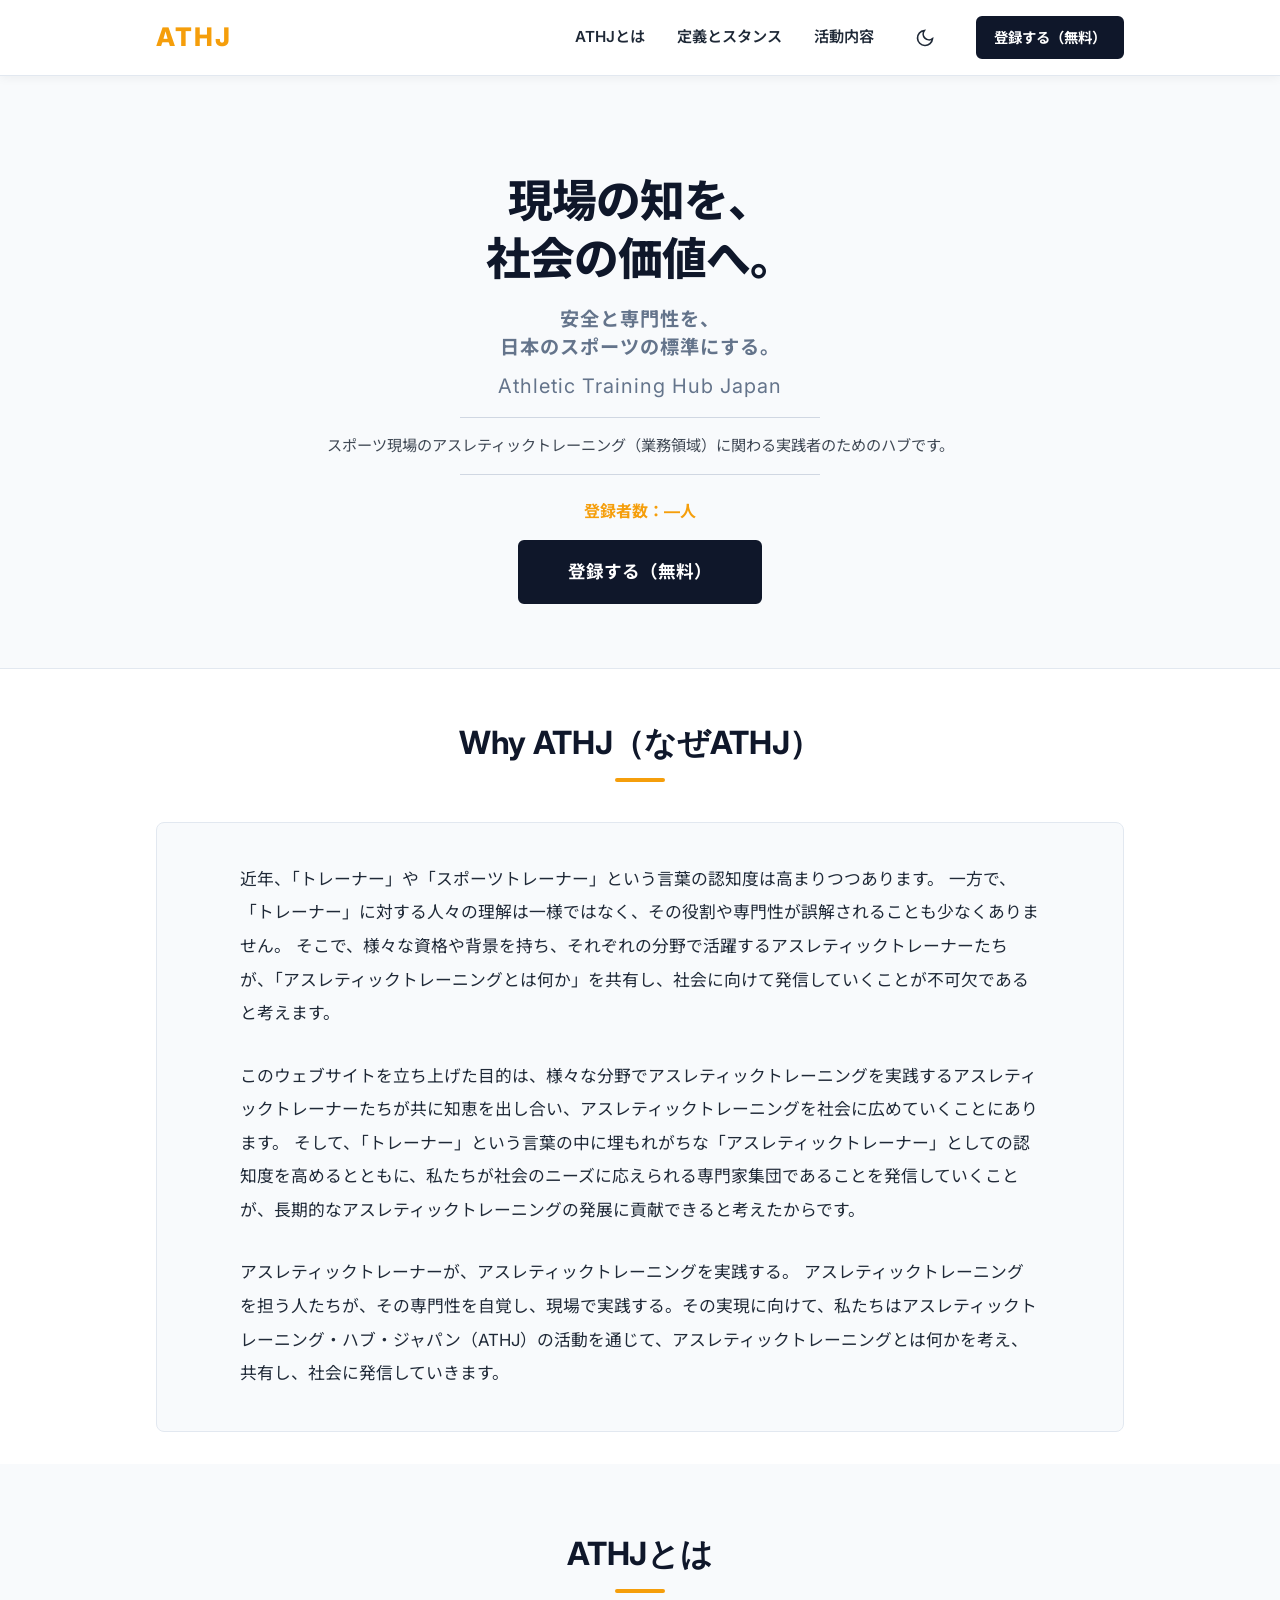
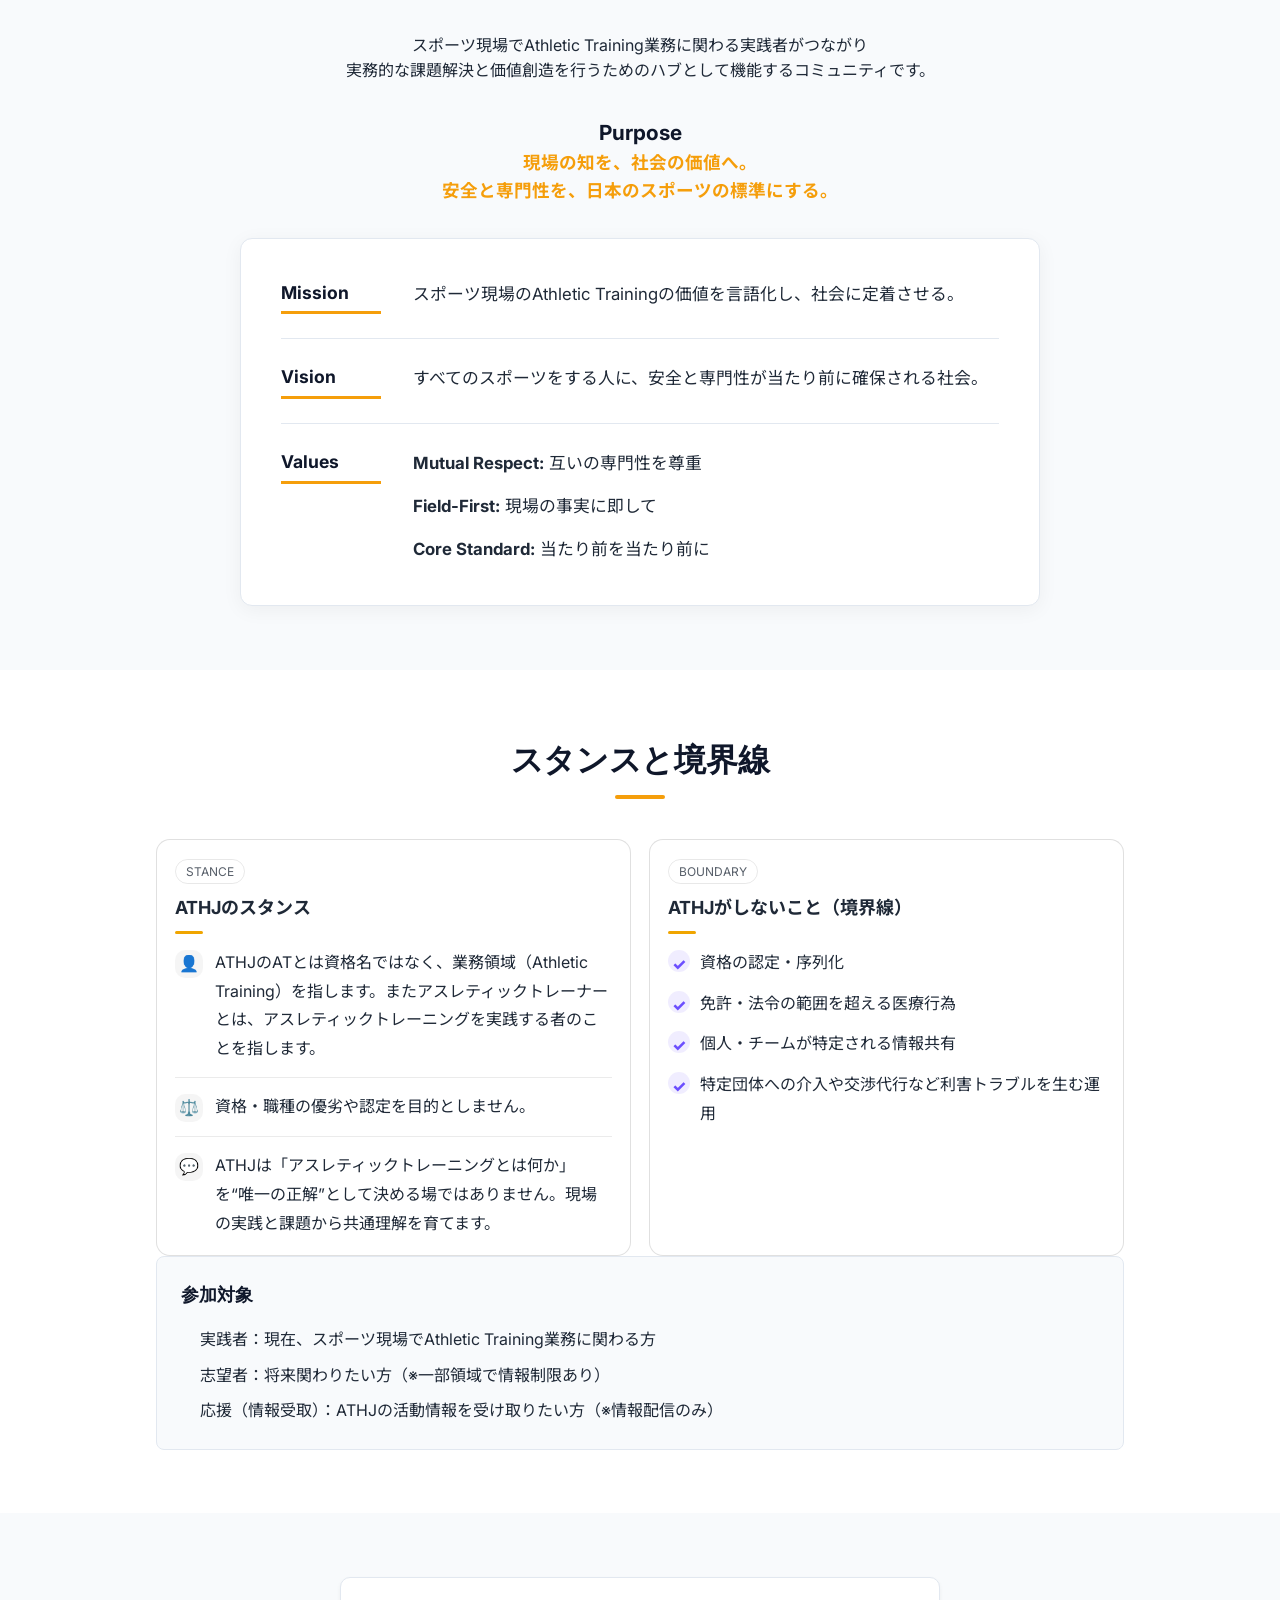
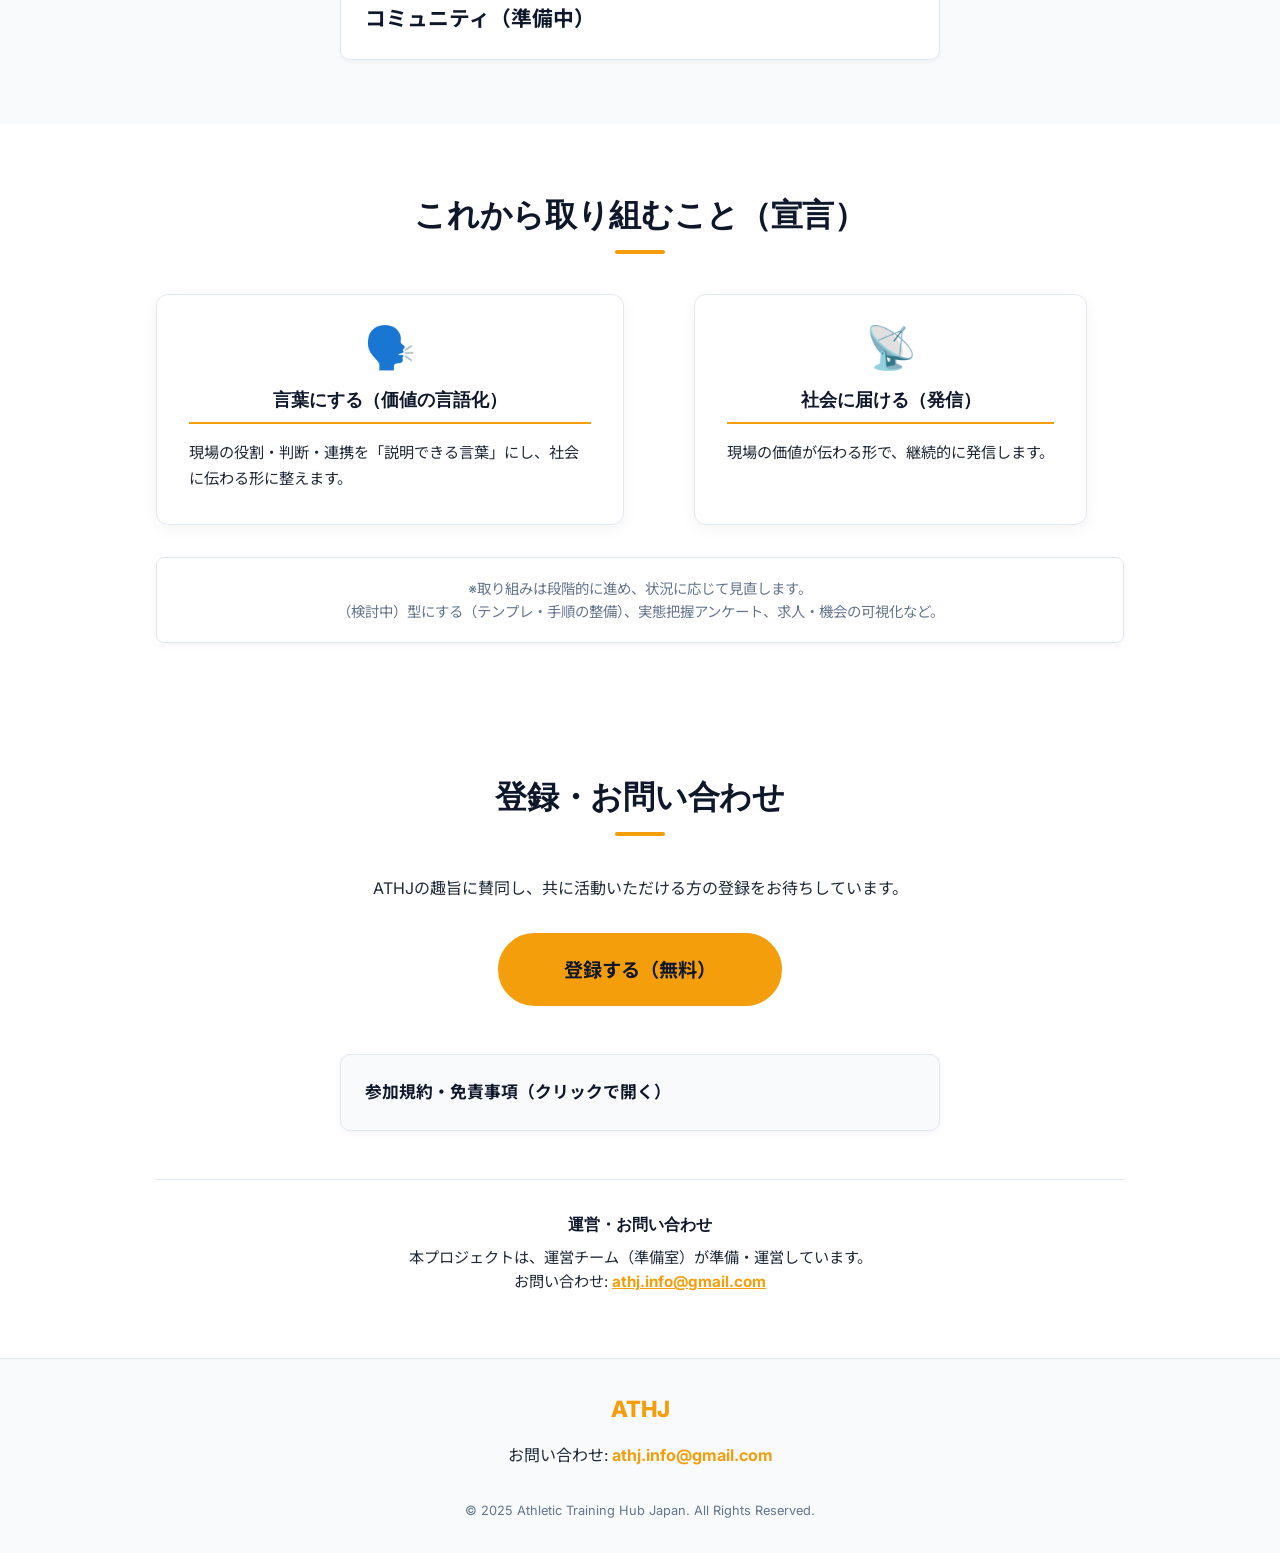
==== commit a07062b4: "Add files via upload" ====
--- a/athj/index.html
+++ b/athj/index.html
@@ -196,7 +196,7 @@
                     登録者数：—人（更新中）</p>
                 <a href="https://docs.google.com/forms/d/1UrkkOiXoqBjdWHItOQJ3YBxa2r7YbhFQYjuTwQZQxQI/viewform"
                     target="_blank" rel="noopener noreferrer" class="btn btn-primary btn-large"
-                    style="margin-top: 1rem;">登録する</a>
+                    style="margin-top: 1rem;">登録する（無料）</a>
             </div>
         </section>
 
--- a/athj/styles.css
+++ b/athj/styles.css
@@ -681,3 +681,158 @@
         gap: 1.5rem;
     }
 }
+
+body.dark-mode .stance-card {
+  background: #ffffff;
+  color: #0f172a;
+  border: 1px solid rgba(15, 23, 42, 0.10);
+}
+
+body.dark-mode .stance-title,
+body.dark-mode .stance-item p,
+body.dark-mode .boundary-list li {
+  color: #0f172a;
+  opacity: 1;
+}
+
+body.dark-mode .stance-tag {
+  color: #94a3b8;
+  background: #f8fafc;
+  border: 1px solid #e2e8f0;
+  opacity: 1;
+}
+
+body.dark-mode .stance-divider {
+  background: #e5e7eb;
+}
+
+body.dark-mode .stance-ic {
+  background: #f8fafc;
+  color: #6b4eff;
+}
+
+body.dark-mode .chk {
+  background: rgba(107, 78, 255, 0.12);
+  color: #6b4eff;
+  opacity: 1;
+}
+
+html.dark .stance-card,
+html.dark-mode .stance-card,
+body.dark .stance-card,
+body.dark-mode .stance-card,
+.dark .stance-card,
+.dark-mode .stance-card,
+[data-theme="dark"] .stance-card {
+  background: #ffffff !important;
+  color: #0f172a !important;
+  border: 1px solid rgba(15, 23, 42, 0.10) !important;
+}
+
+html.dark .stance-title,
+html.dark-mode .stance-title,
+body.dark .stance-title,
+body.dark-mode .stance-title,
+.dark .stance-title,
+.dark-mode .stance-title,
+[data-theme="dark"] .stance-title,
+html.dark .stance-item p,
+html.dark-mode .stance-item p,
+body.dark .stance-item p,
+body.dark-mode .stance-item p,
+.dark .stance-item p,
+.dark-mode .stance-item p,
+[data-theme="dark"] .stance-item p,
+html.dark .boundary-list li,
+html.dark-mode .boundary-list li,
+body.dark .boundary-list li,
+body.dark-mode .boundary-list li,
+.dark .boundary-list li,
+.dark-mode .boundary-list li,
+[data-theme="dark"] .boundary-list li {
+  color: #0f172a !important;
+  opacity: 1 !important;
+}
+
+html.dark .stance-tag,
+html.dark-mode .stance-tag,
+body.dark .stance-tag,
+body.dark-mode .stance-tag,
+.dark .stance-tag,
+.dark-mode .stance-tag,
+[data-theme="dark"] .stance-tag {
+  color: #1e293b !important;
+  background: #f8fafc !important;
+  border: 1px solid #cbd5e1 !important;
+  opacity: 1 !important;
+}
+
+html.dark .stance-divider,
+html.dark-mode .stance-divider,
+body.dark .stance-divider,
+body.dark-mode .stance-divider,
+.dark .stance-divider,
+.dark-mode .stance-divider,
+[data-theme="dark"] .stance-divider {
+  background: #d1d5db !important;
+}
+
+html.dark .stance-ic,
+html.dark-mode .stance-ic,
+body.dark .stance-ic,
+body.dark-mode .stance-ic,
+.dark .stance-ic,
+.dark-mode .stance-ic,
+[data-theme="dark"] .stance-ic {
+  background: #f8fafc !important;
+  color: #5b21b6 !important;
+}
+
+html.dark .chk,
+html.dark-mode .chk,
+body.dark .chk,
+body.dark-mode .chk,
+.dark .chk,
+.dark-mode .chk,
+[data-theme="dark"] .chk {
+  background: rgba(91, 33, 182, 0.18) !important;
+  color: #5b21b6 !important;
+  opacity: 1 !important;
+}
+
+@media (prefers-color-scheme: dark) {
+  .stance-card {
+    background: #ffffff !important;
+    color: #0f172a !important;
+    border: 1px solid rgba(15, 23, 42, 0.10) !important;
+  }
+
+  .stance-title,
+  .stance-item p,
+  .boundary-list li {
+    color: #0f172a !important;
+    opacity: 1 !important;
+  }
+
+  .stance-tag {
+    color: #1e293b !important;
+    background: #f8fafc !important;
+    border: 1px solid #cbd5e1 !important;
+    opacity: 1 !important;
+  }
+
+  .stance-divider {
+    background: #d1d5db !important;
+  }
+
+  .stance-ic {
+    background: #f8fafc !important;
+    color: #5b21b6 !important;
+  }
+
+  .chk {
+    background: rgba(91, 33, 182, 0.18) !important;
+    color: #5b21b6 !important;
+    opacity: 1 !important;
+  }
+}
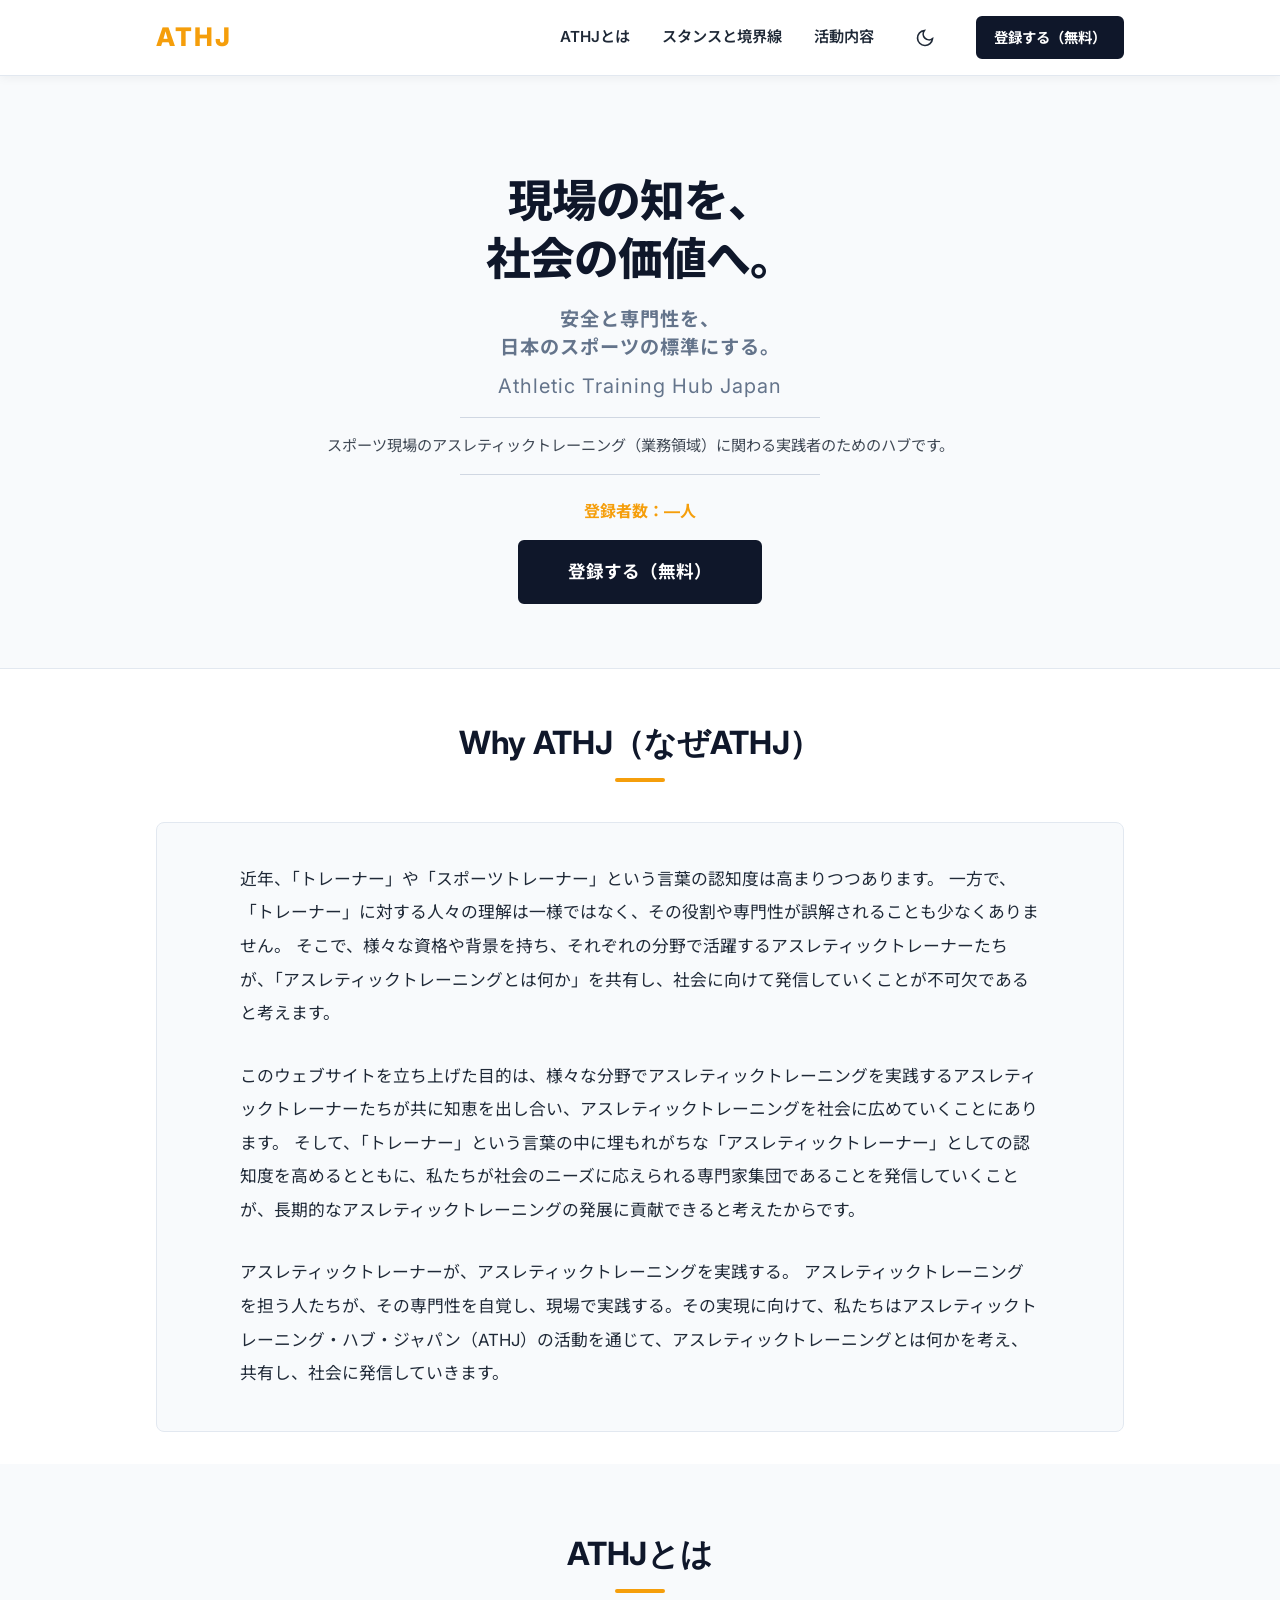
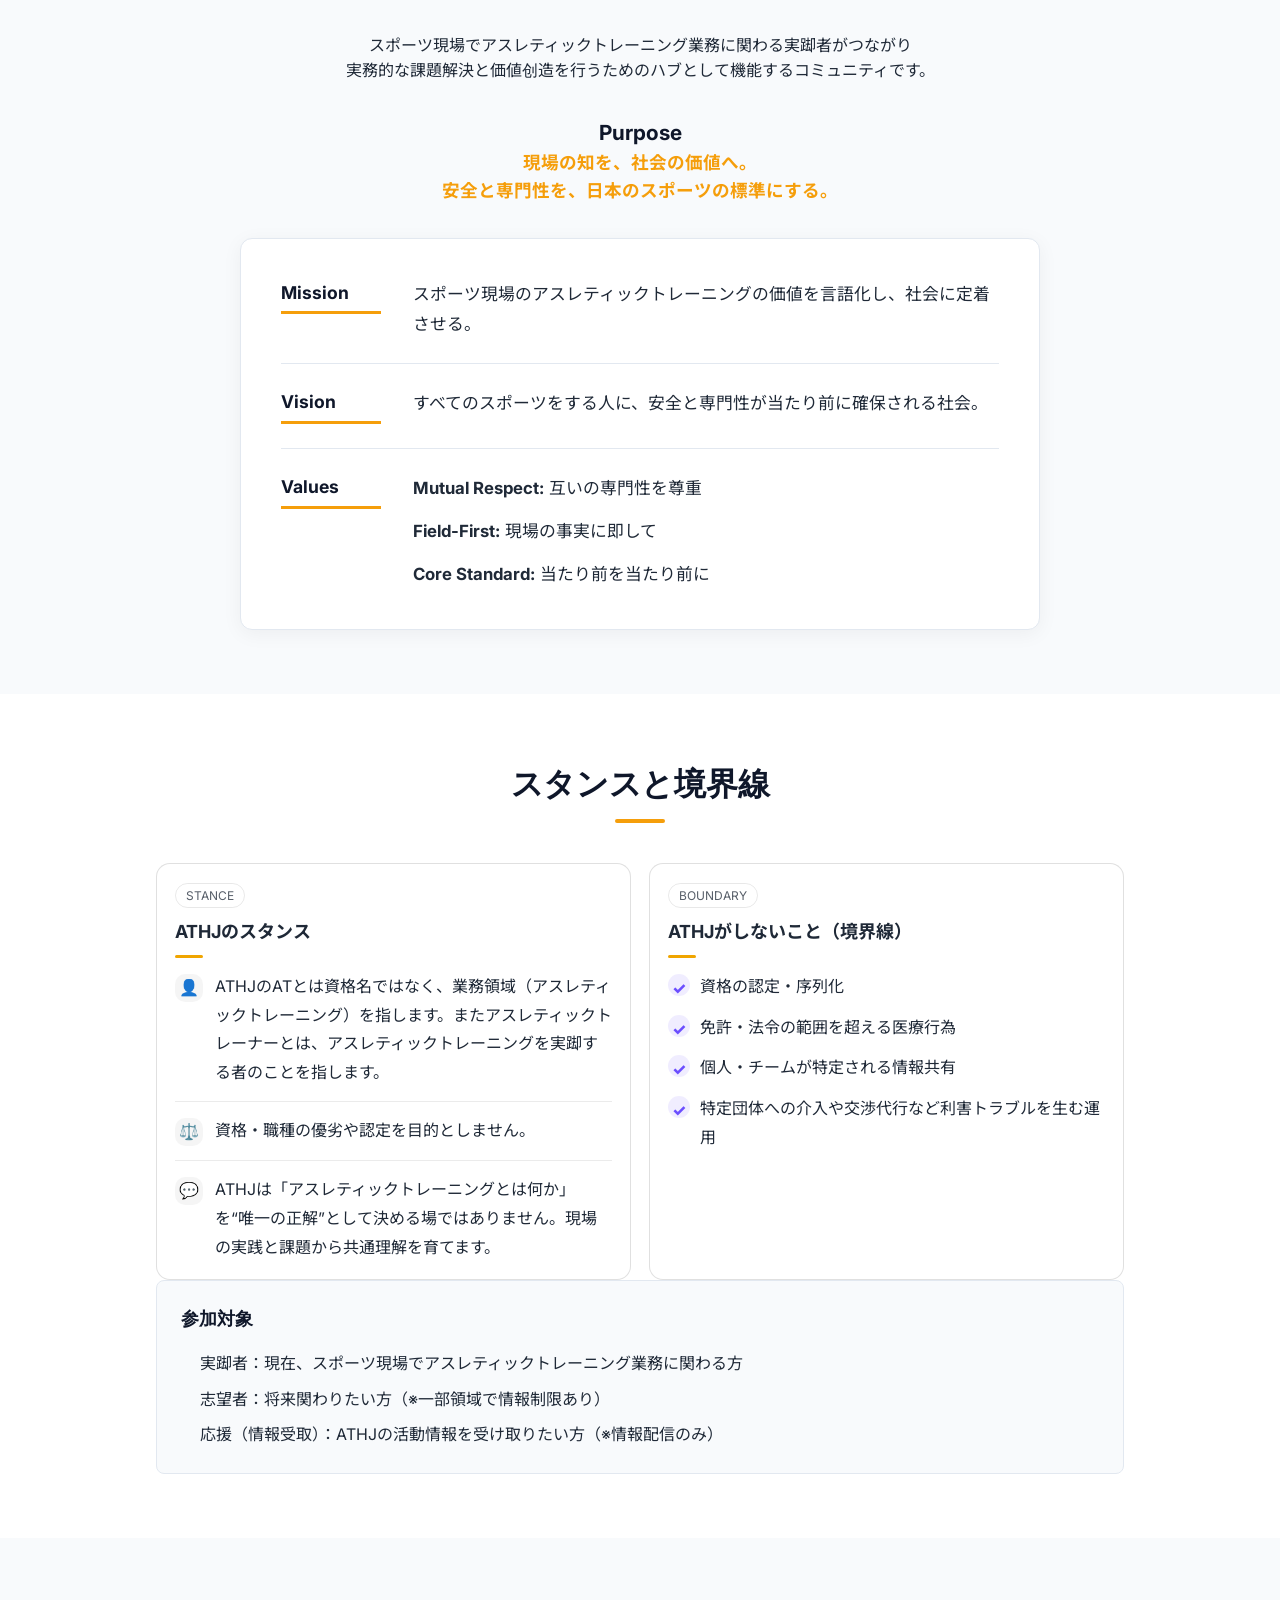
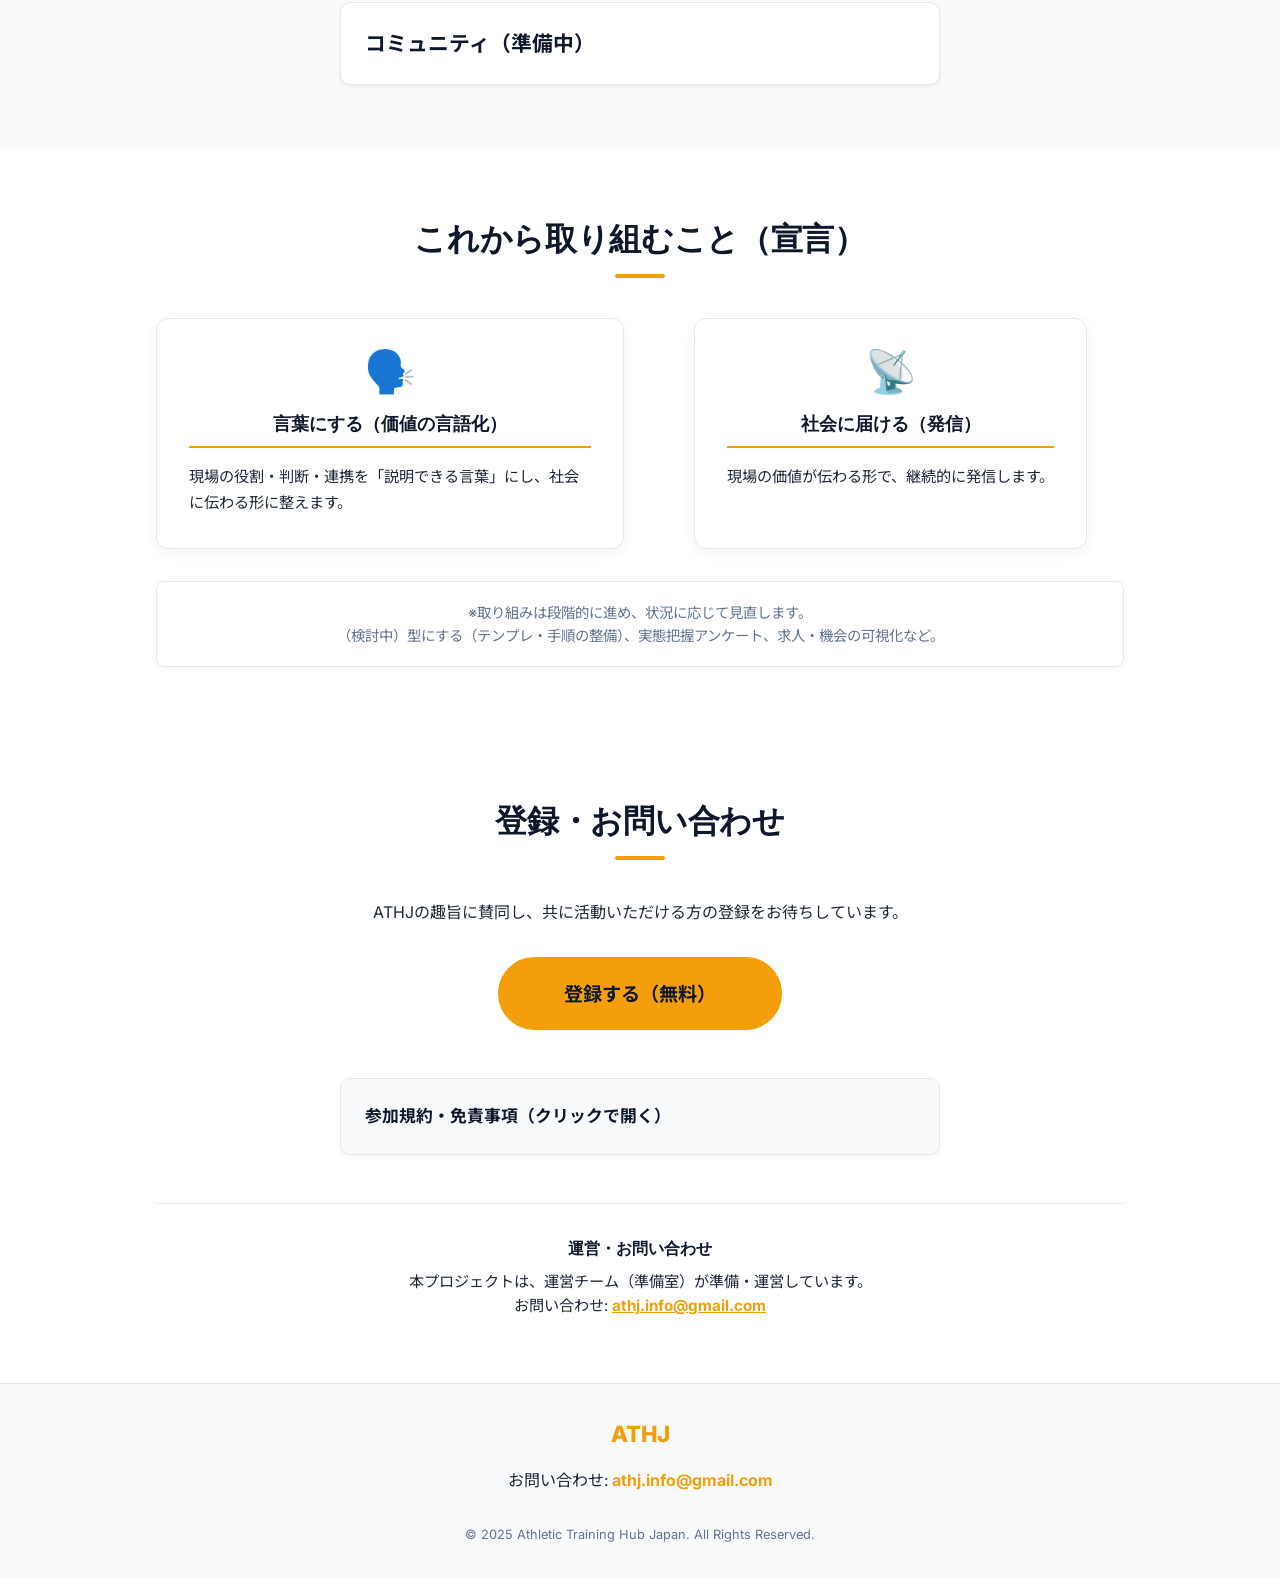
==== commit fddb965e: "Add files via upload" ====
--- a/athj/index.html
+++ b/athj/index.html
@@ -150,7 +150,7 @@
             <h1 class="logo">ATHJ</h1>
             <nav class="site-nav">
                 <a href="#about-mvv">ATHJとは</a>
-                <a href="#definition">定義とスタンス</a>
+                <a href="#stance-boundary">スタンスと境界線</a>
                 <a href="#activities">活動内容</a>
                 
                 <!-- Dark Mode Toggle Button -->
@@ -221,7 +221,7 @@
         <section id="about-mvv" class="section bg-light reveal">
             <div class="container text-center">
                 <h2 class="section-title">ATHJとは</h2>
-                <p class="about-lead about-lead-wide jp-wrap" style="margin-bottom: 2rem;">スポーツ現場でAthletic Training業務に関わる実践者がつながり<br>実務的な課題解決と価値創造を行うためのハブとして機能するコミュニティです。</p>
+                <p class="about-lead about-lead-wide jp-wrap" style="margin-bottom: 2rem;">スポーツ現場でアスレティックトレーニング業務に関わる実踋者がつながり<br>実務的な課題解決と価値创造を行うためのハブとして機能するコミュニティです。</p>
 
                 <h3 style="color: var(--color-primary); font-size: 1.3rem;">Purpose</h3>
                 <p class="purpose-text jp-wrap" style="font-weight: bold; font-size: 1.1em; color: var(--color-accent); margin-bottom: 2rem;">現場の知を、社会の価値へ。<br>安全と専門性を、日本のスポーツの標準にする。</p>
@@ -229,7 +229,7 @@
                 <div class="mvv-panel">
                     <div class="mvv-row">
                         <div class="mvv-label">Mission</div>
-                        <div class="mvv-value jp-wrap">スポーツ現場のAthletic Trainingの価値を言語化し、社会に定着させる。</div>
+                        <div class="mvv-value jp-wrap">スポーツ現場のアスレティックトレーニングの価値を言語化し、社会に定着させる。</div>
                     </div>
                     <div class="mvv-row">
                         <div class="mvv-label">Vision</div>
@@ -247,7 +247,7 @@
             </div>
         </section>
 
-        <section id="stance" class="section reveal">
+        <section id="stance-boundary" class="section reveal">
             <div class="container">
                 <h2 class="section-title">スタンスと境界線</h2>
 
@@ -259,7 +259,7 @@
 
                         <div class="stance-item">
                             <div class="stance-ic">👤</div>
-                            <p>ATHJのATとは資格名ではなく、業務領域（Athletic Training）を指します。またアスレティックトレーナーとは、アスレティックトレーニングを実践する者のことを指します。</p>
+                            <p>ATHJのATとは資格名ではなく、業務領域（アスレティックトレーニング）を指します。またアスレティックトレーナーとは、アスレティックトレーニングを実踋する者のことを指します。</p>
                         </div>
                         <div class="stance-divider"></div>
 
@@ -292,7 +292,7 @@
                 <div class="participant-box">
                     <h3 class="participant-box__heading">参加対象</h3>
                     <ul class="participant-box__list">
-                        <li>実践者：現在、スポーツ現場でAthletic Training業務に関わる方</li>
+                        <li>実踋者：現在、スポーツ現場でアスレティックトレーニング業務に関わる方</li>
                         <li>志望者：将来関わりたい方（※一部領域で情報制限あり）</li>
                         <li>応援（情報受取）：ATHJの活動情報を受け取りたい方（※情報配信のみ）</li>
                     </ul>
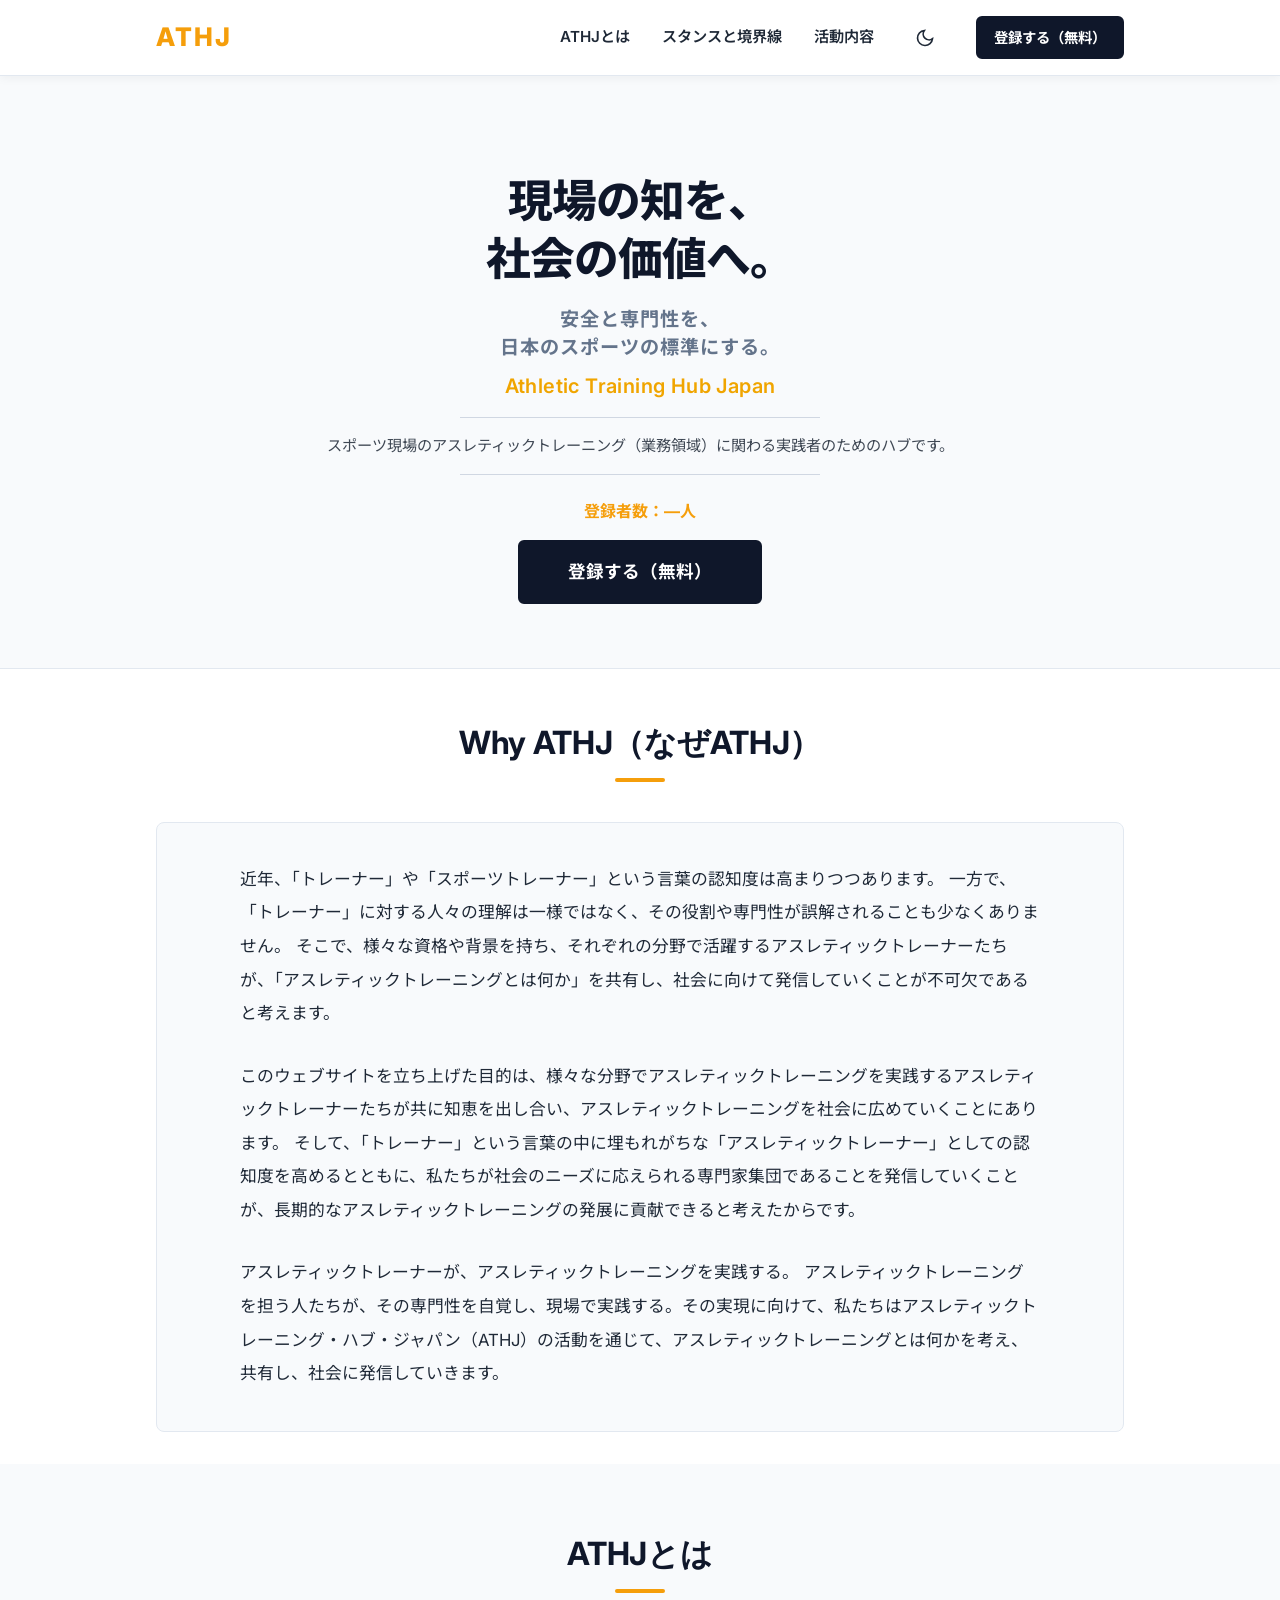
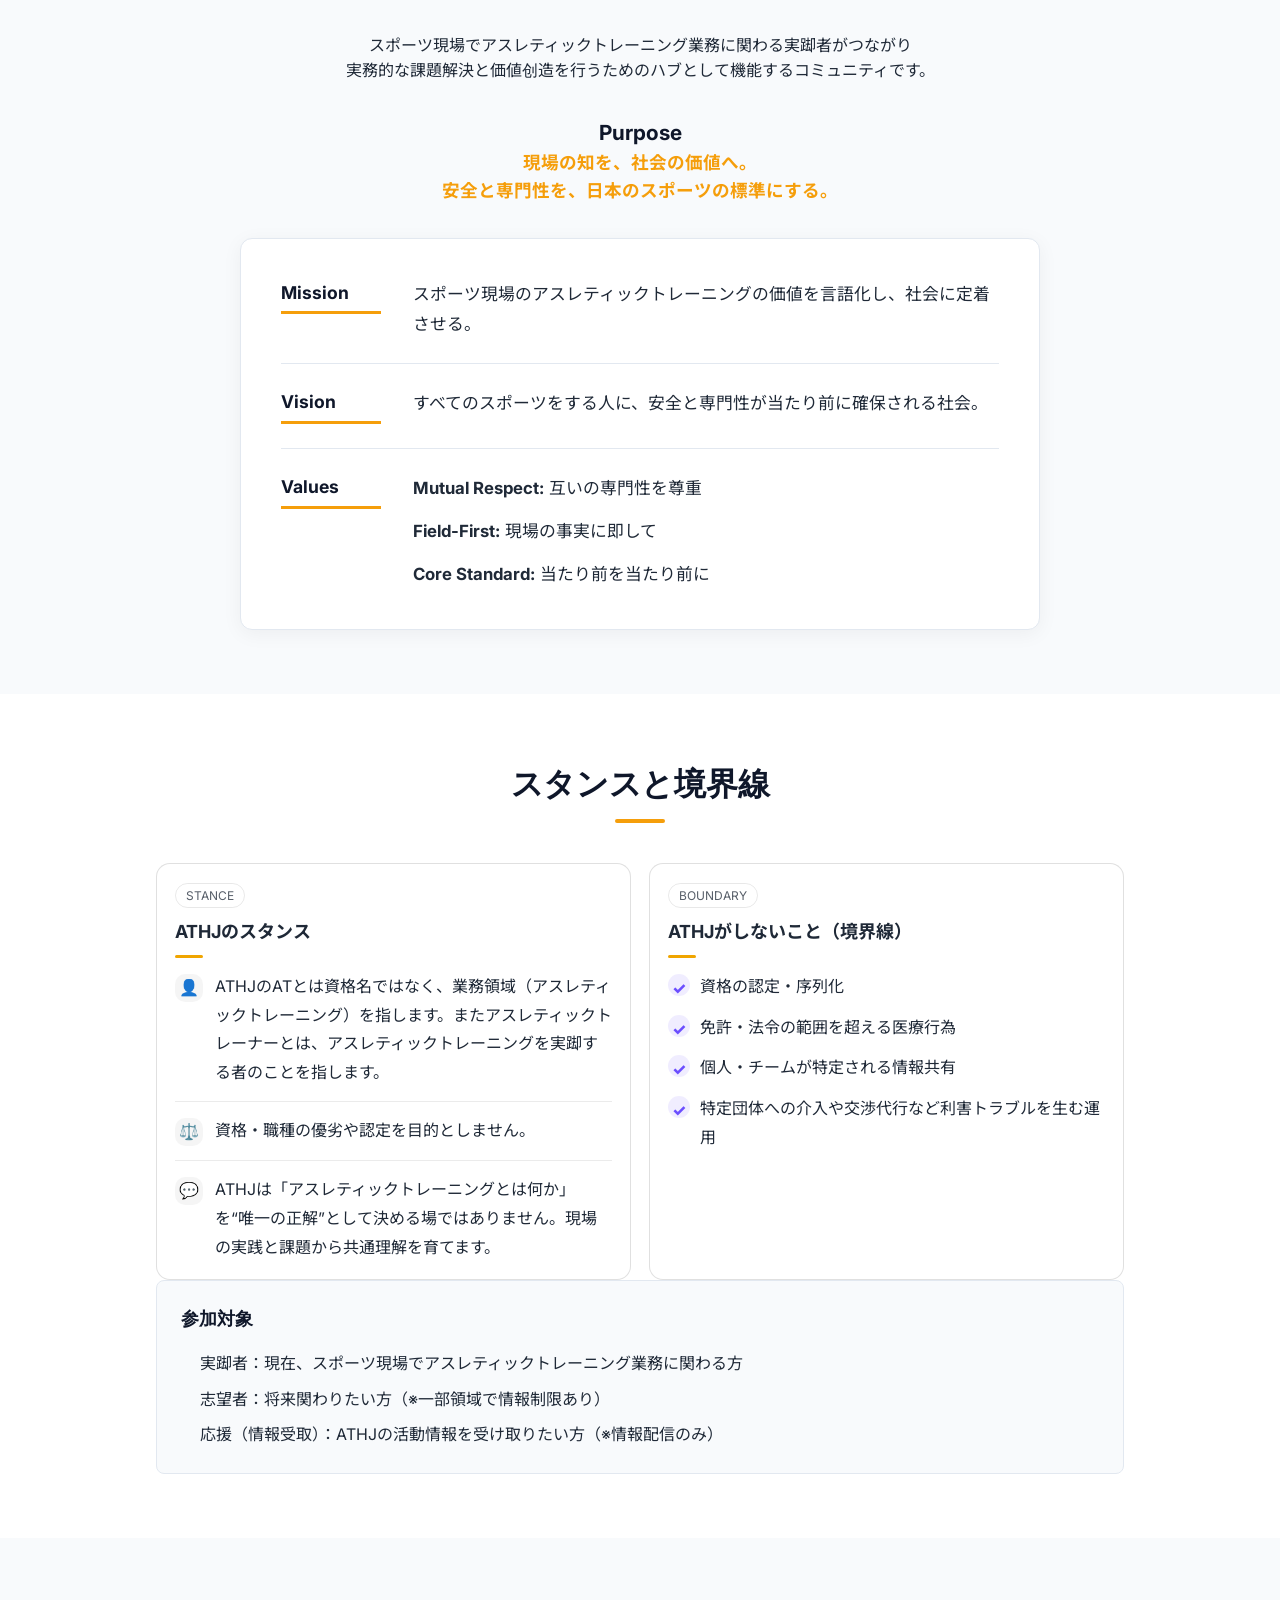
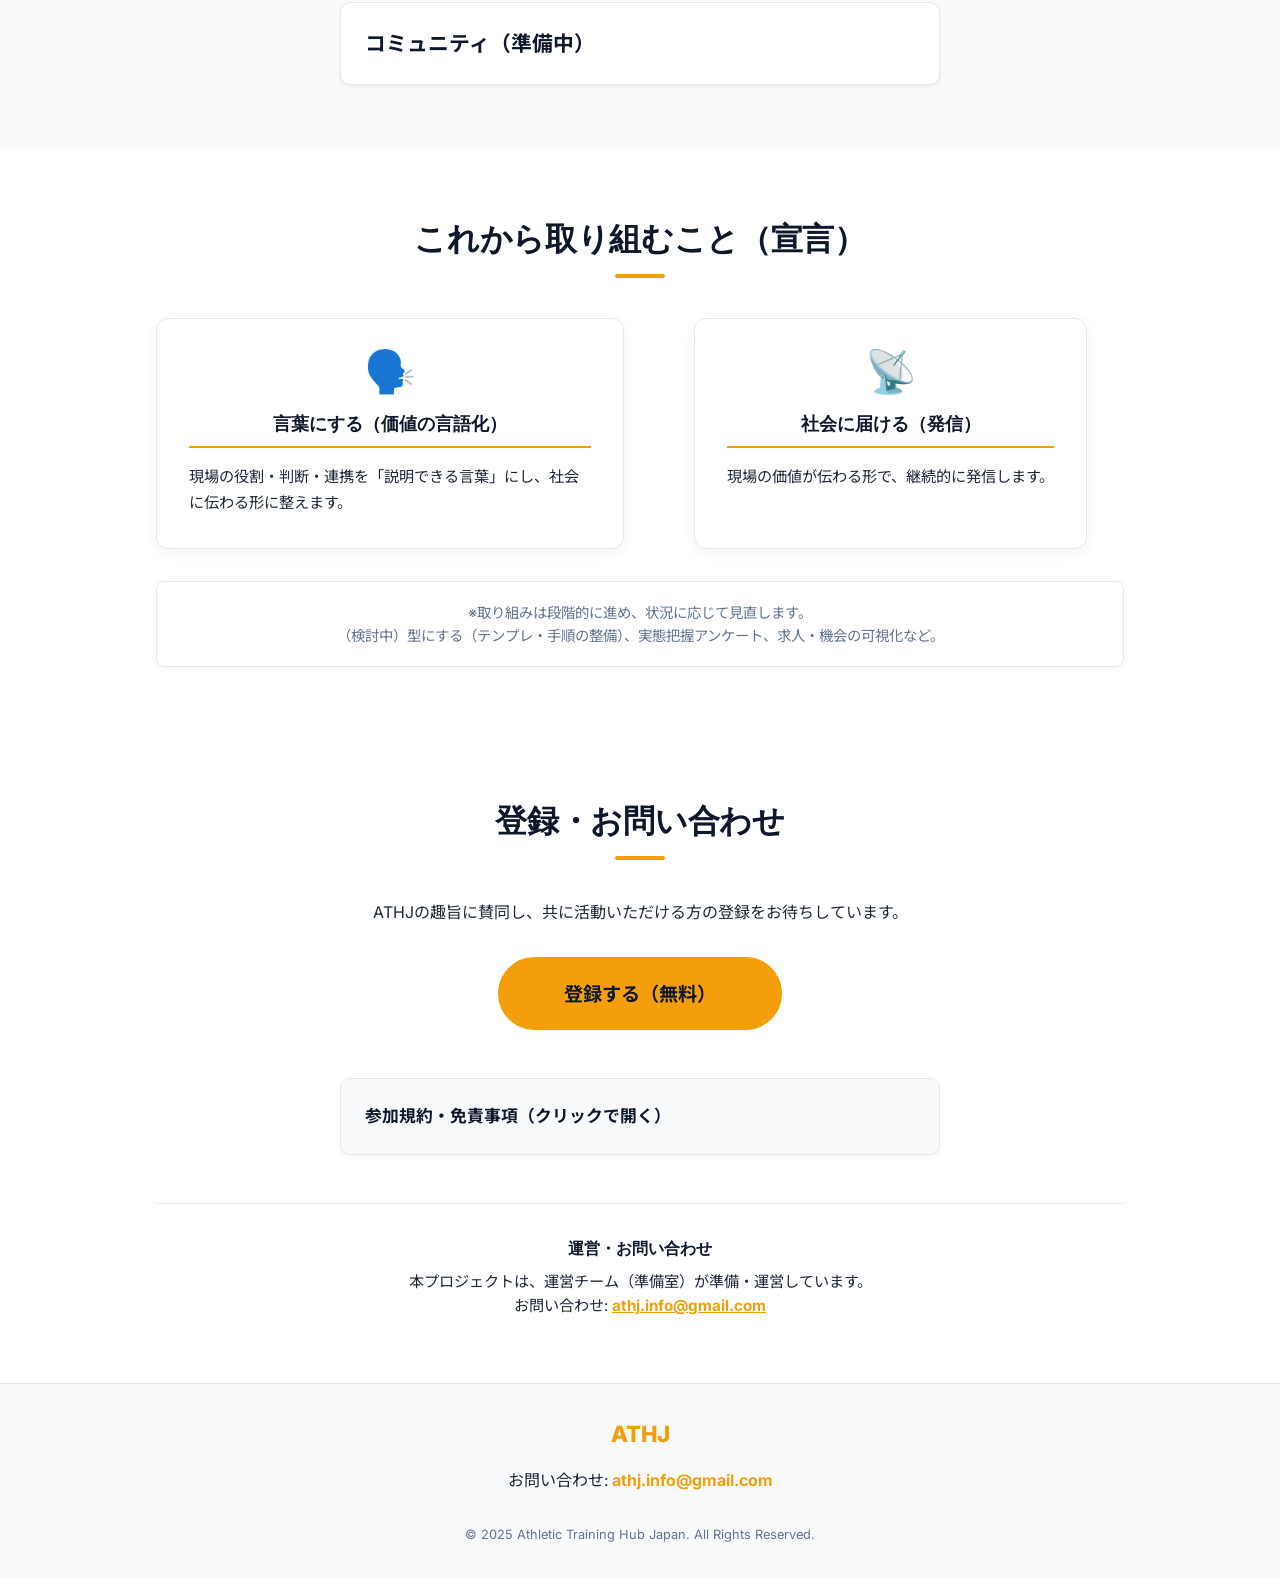
==== commit ea3875f8: "Add files via upload" ====
--- a/athj/index.html
+++ b/athj/index.html
@@ -186,7 +186,7 @@
                 <h2 class="tagline">現場の知を、<br class="mobile-br">社会の価値へ。</h2>
                 <p class="hero-sub" style="font-size: 1.2rem; font-weight: bold; line-height: 1.5;">安全と専門性を、<br
                         class="mobile-br">日本のスポーツの標準にする。</p>
-                <p class="hero-sub mt-2">Athletic Training Hub Japan</p>
+                <p class="hero-sub mt-2 hero-brand">Athletic Training Hub Japan</p>
                 <hr class="hero-divider">
                 <p class="hero-subcopy">
                     スポーツ現場のアスレティックトレーニング（業務領域）に関わる実践者のためのハブです。
--- a/athj/styles.css
+++ b/athj/styles.css
@@ -800,6 +800,13 @@
   opacity: 1 !important;
 }
 
+/* Hero brand styling for English site title */
+.hero-brand{
+  color: #f0a500;
+  font-weight: 600;
+  letter-spacing: .02em;
+}
+
 @media (prefers-color-scheme: dark) {
   .stance-card {
     background: #ffffff !important;
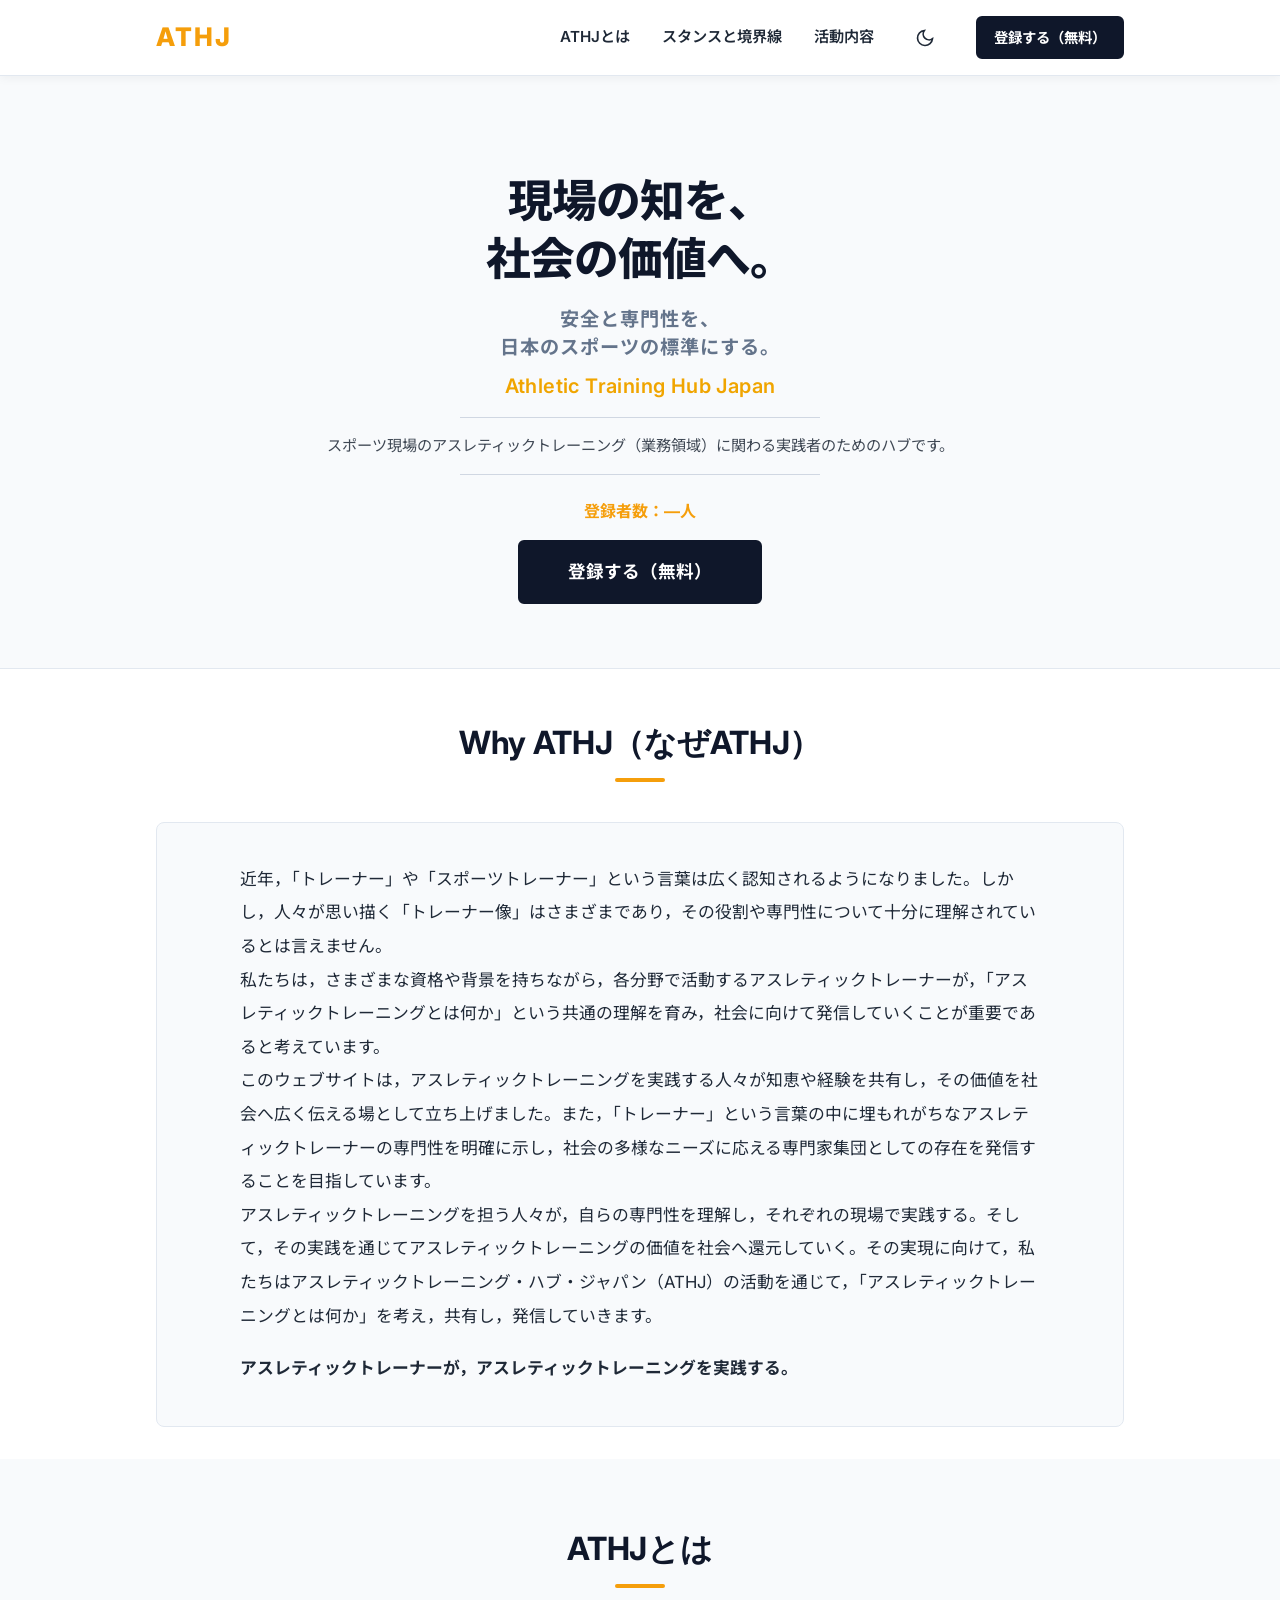
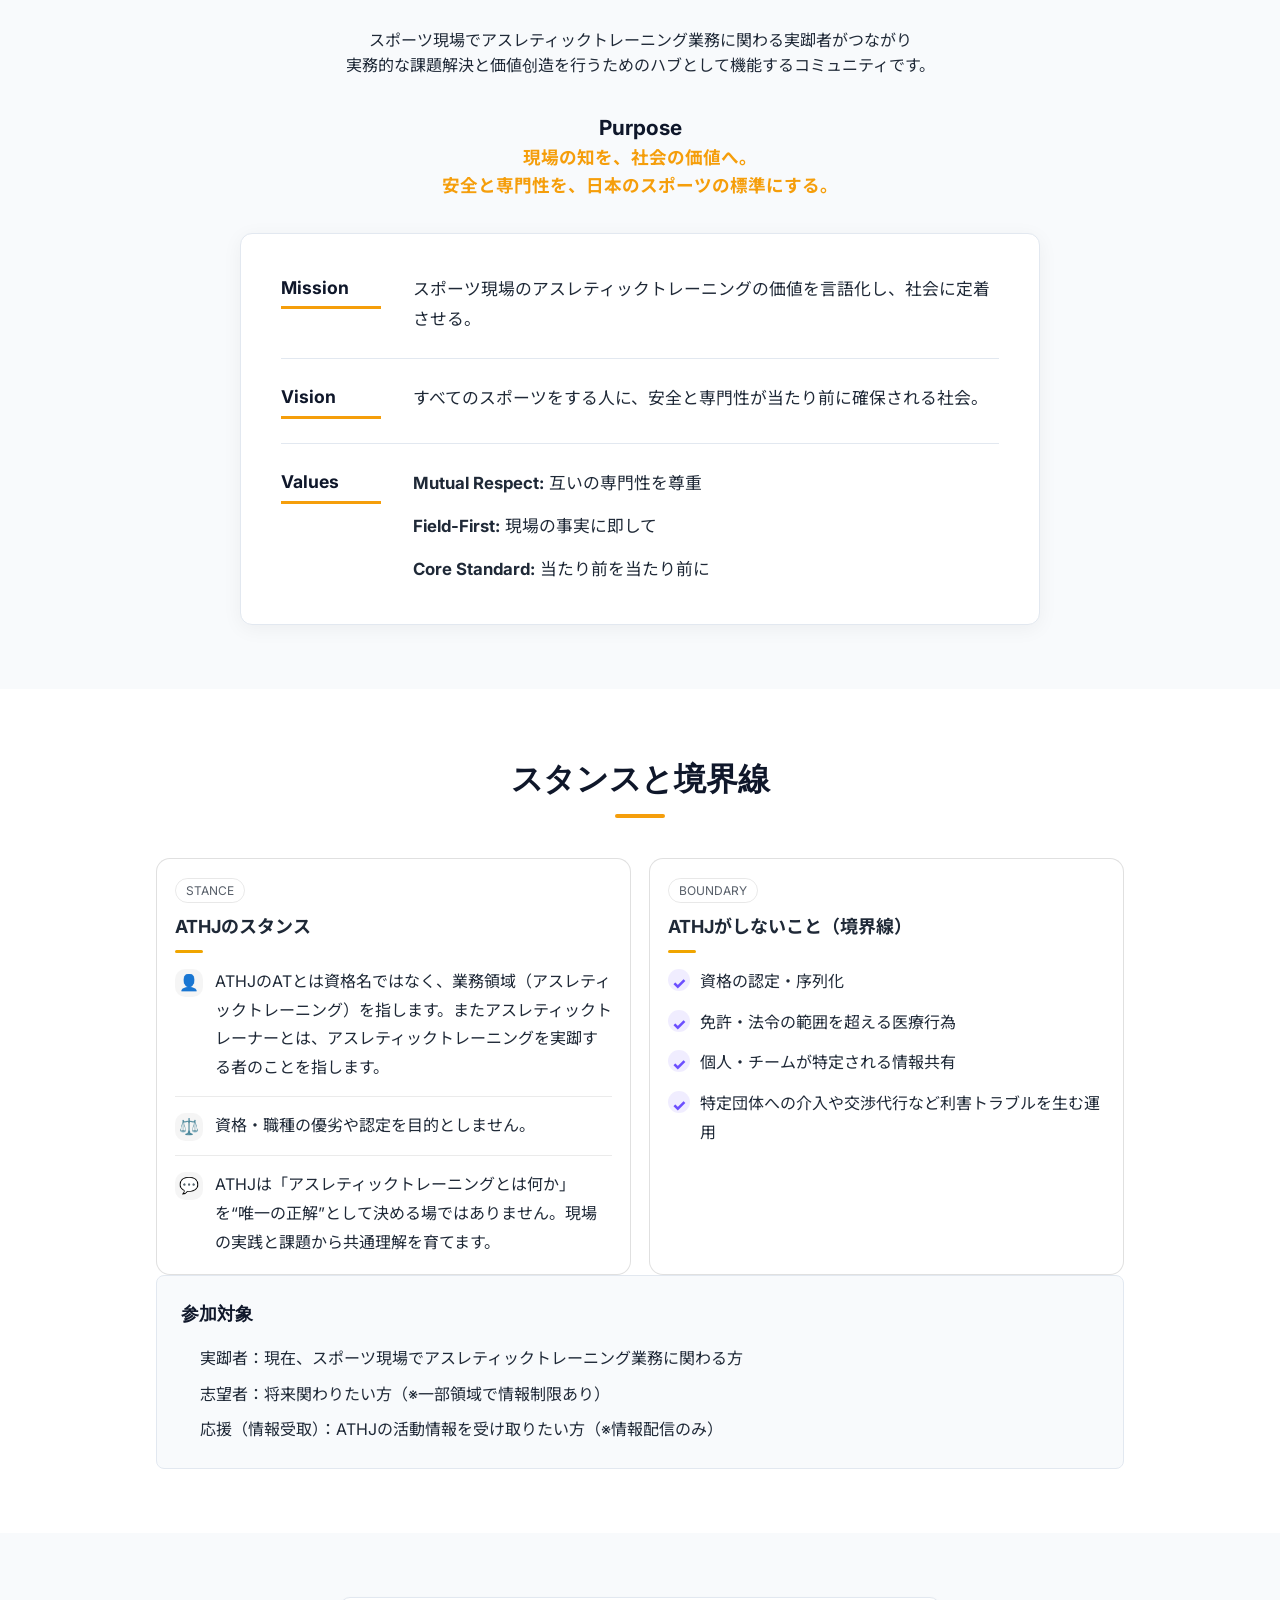
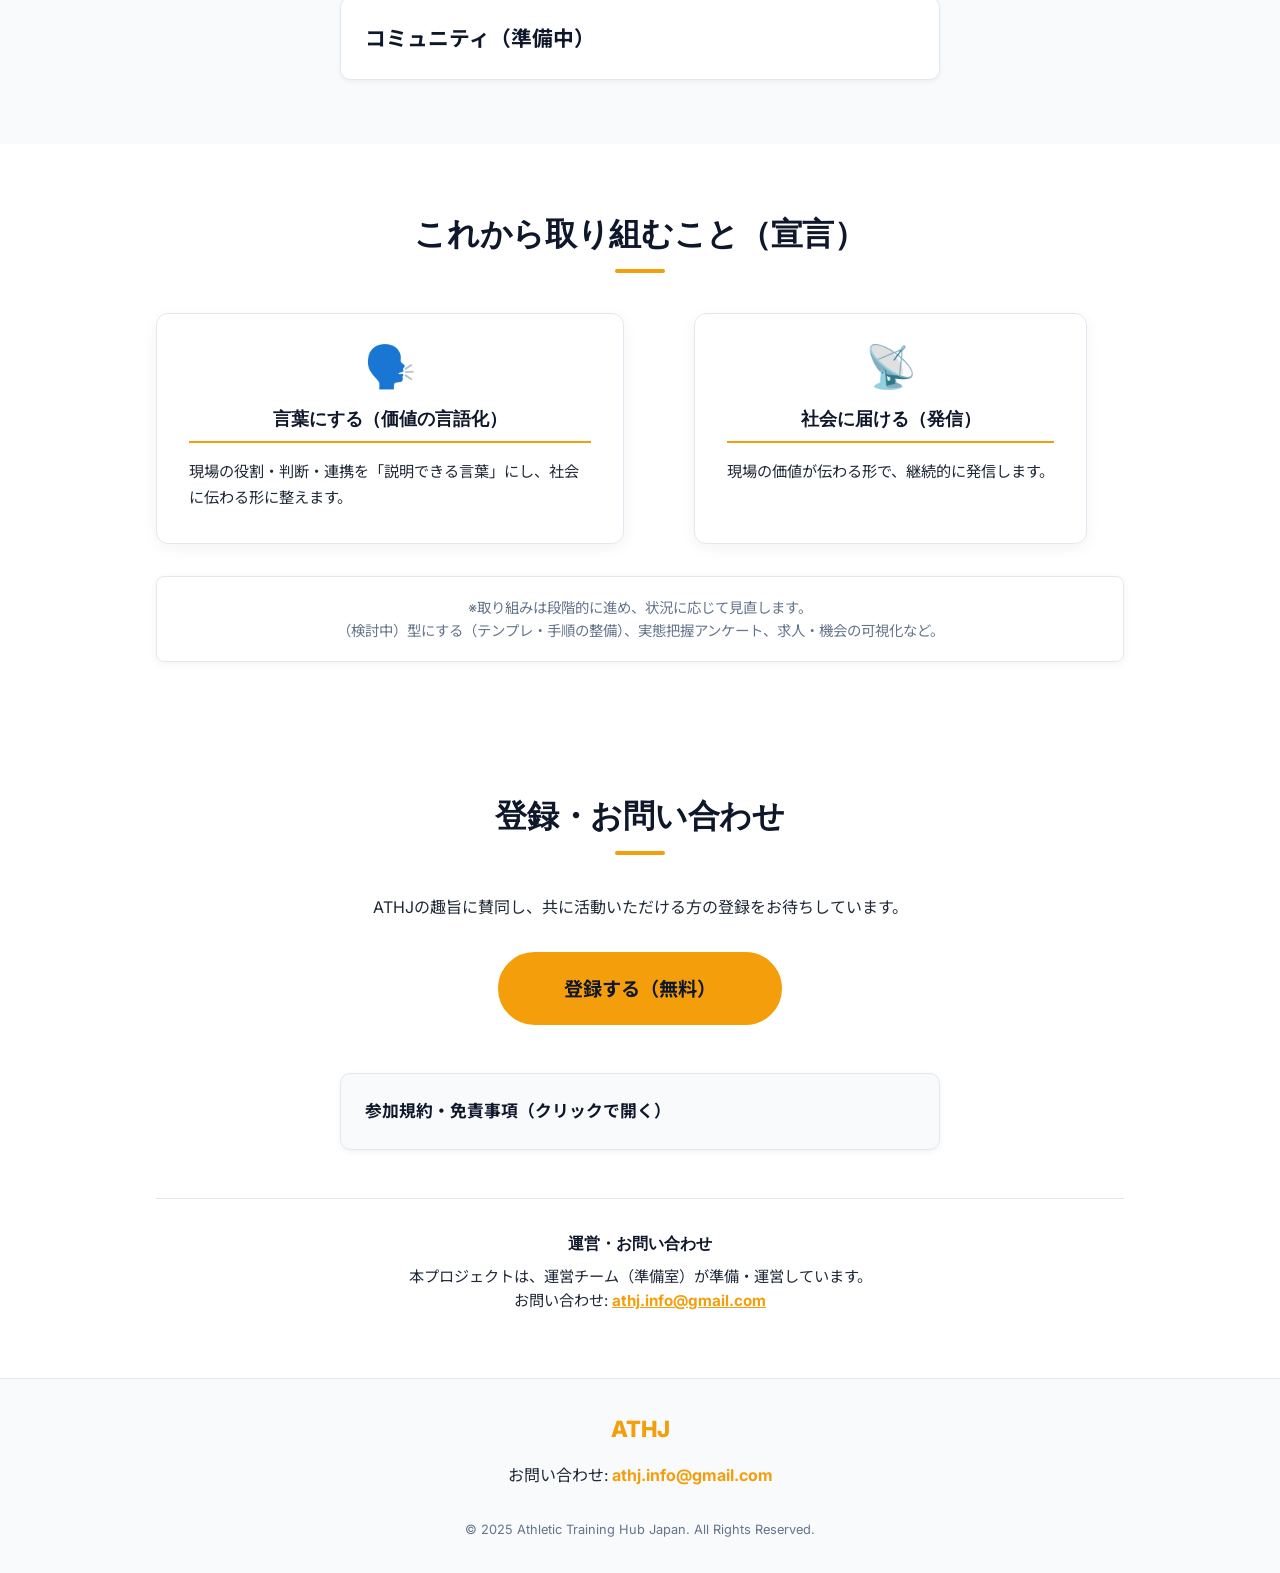
==== commit b5eedd5b: "Add files via upload" ====
--- a/athj/index.html
+++ b/athj/index.html
@@ -207,11 +207,15 @@
                 <div style="background: var(--color-bg-light); border-radius: 8px; padding: 2.5rem 2rem; border: 1px solid var(--color-card-border); margin-top: 1.5rem;">
                     
                     <div class="story-text" style="font-size: 1.05rem; line-height: 2; color: var(--color-text-main); max-width: 800px; margin: 0 auto;">
-                        <p style="margin-bottom: 1.8rem;">近年、「トレーナー」や「スポーツトレーナー」という言葉の認知度は高まりつつあります。 一方で、「トレーナー」に対する人々の理解は一様ではなく、その役割や専門性が誤解されることも少なくありません。 そこで、様々な資格や背景を持ち、それぞれの分野で活躍するアスレティックトレーナーたちが、「アスレティックトレーニングとは何か」を共有し、社会に向けて発信していくことが不可欠であると考えます。 </p>
-                        
-                        <p style="margin-bottom: 1.8rem;">このウェブサイトを立ち上げた目的は、様々な分野でアスレティックトレーニングを実践するアスレティックトレーナーたちが共に知恵を出し合い、アスレティックトレーニングを社会に広めていくことにあります。 そして、「トレーナー」という言葉の中に埋もれがちな「アスレティックトレーナー」としての認知度を高めるとともに、私たちが社会のニーズに応えられる専門家集団であることを発信していくことが、長期的なアスレティックトレーニングの発展に貢献できると考えたからです。</p>
-                        
-                        <p style="margin-bottom: 0;">アスレティックトレーナーが、アスレティックトレーニングを実践する。 アスレティックトレーニングを担う人たちが、その専門性を自覚し、現場で実践する。その実現に向けて、私たちはアスレティックトレーニング・ハブ・ジャパン（ATHJ）の活動を通じて、アスレティックトレーニングとは何かを考え、共有し、社会に発信していきます。</p>
+                        <p>近年，「トレーナー」や「スポーツトレーナー」という言葉は広く認知されるようになりました。しかし，人々が思い描く「トレーナー像」はさまざまであり，その役割や専門性について十分に理解されているとは言えません。</p>
+
+                        <p>私たちは，さまざまな資格や背景を持ちながら，各分野で活動するアスレティックトレーナーが，「アスレティックトレーニングとは何か」という共通の理解を育み，社会に向けて発信していくことが重要であると考えています。</p>
+
+                        <p>このウェブサイトは，アスレティックトレーニングを実践する人々が知恵や経験を共有し，その価値を社会へ広く伝える場として立ち上げました。また，「トレーナー」という言葉の中に埋もれがちなアスレティックトレーナーの専門性を明確に示し，社会の多様なニーズに応える専門家集団としての存在を発信することを目指しています。</p>
+
+                        <p>アスレティックトレーニングを担う人々が，自らの専門性を理解し，それぞれの現場で実践する。そして，その実践を通じてアスレティックトレーニングの価値を社会へ還元していく。その実現に向けて，私たちはアスレティックトレーニング・ハブ・ジャパン（ATHJ）の活動を通じて，「アスレティックトレーニングとは何か」を考え，共有し，発信していきます。</p>
+
+                        <p class="why-tagline">アスレティックトレーナーが，アスレティックトレーニングを実践する。</p>
                     </div>
                 </div>
             </div>
--- a/athj/styles.css
+++ b/athj/styles.css
@@ -164,6 +164,11 @@
     border-color: #d97706;
     transform: translateY(-2px) scale(1.02);
     box-shadow: 0 8px 16px rgba(245, 158, 11, 0.2);
+}
+
+.why-tagline {
+    margin-top: 1.2rem;
+    font-weight: 700;
 }
 
 /* Header */
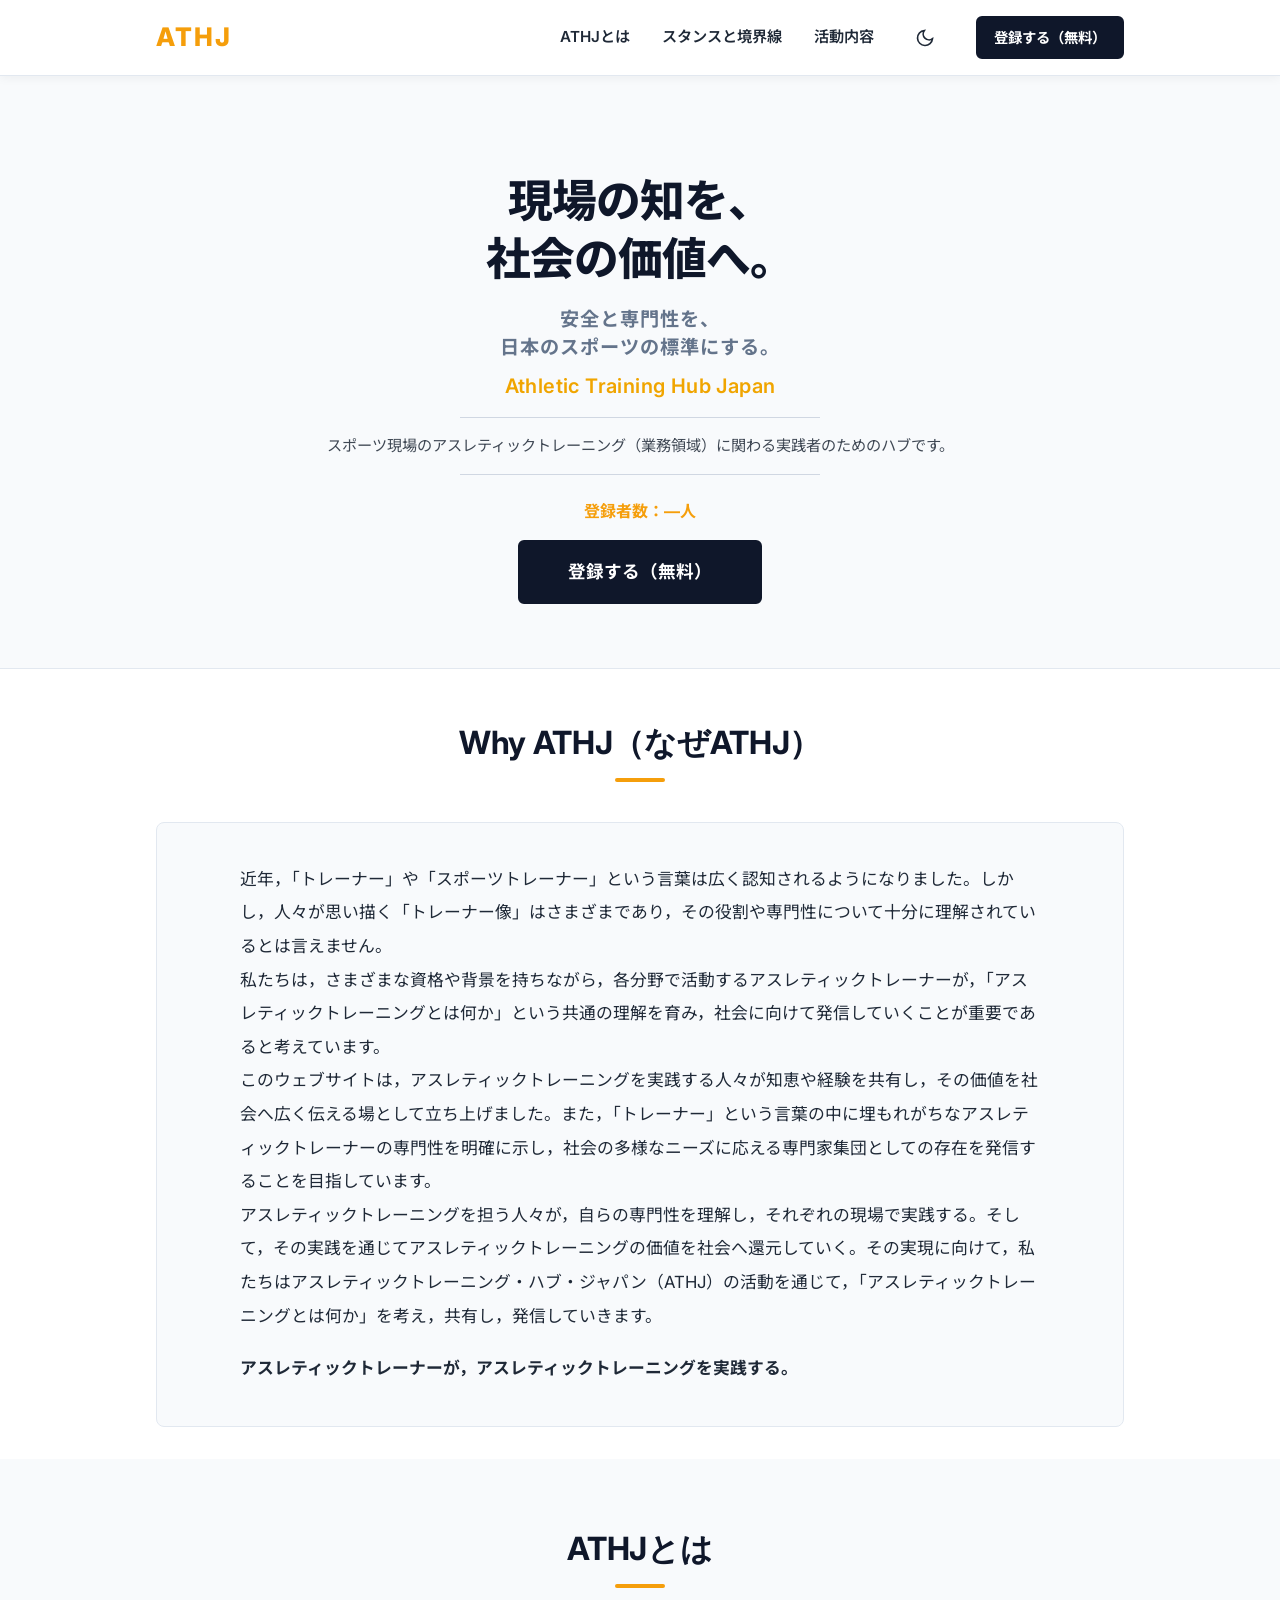
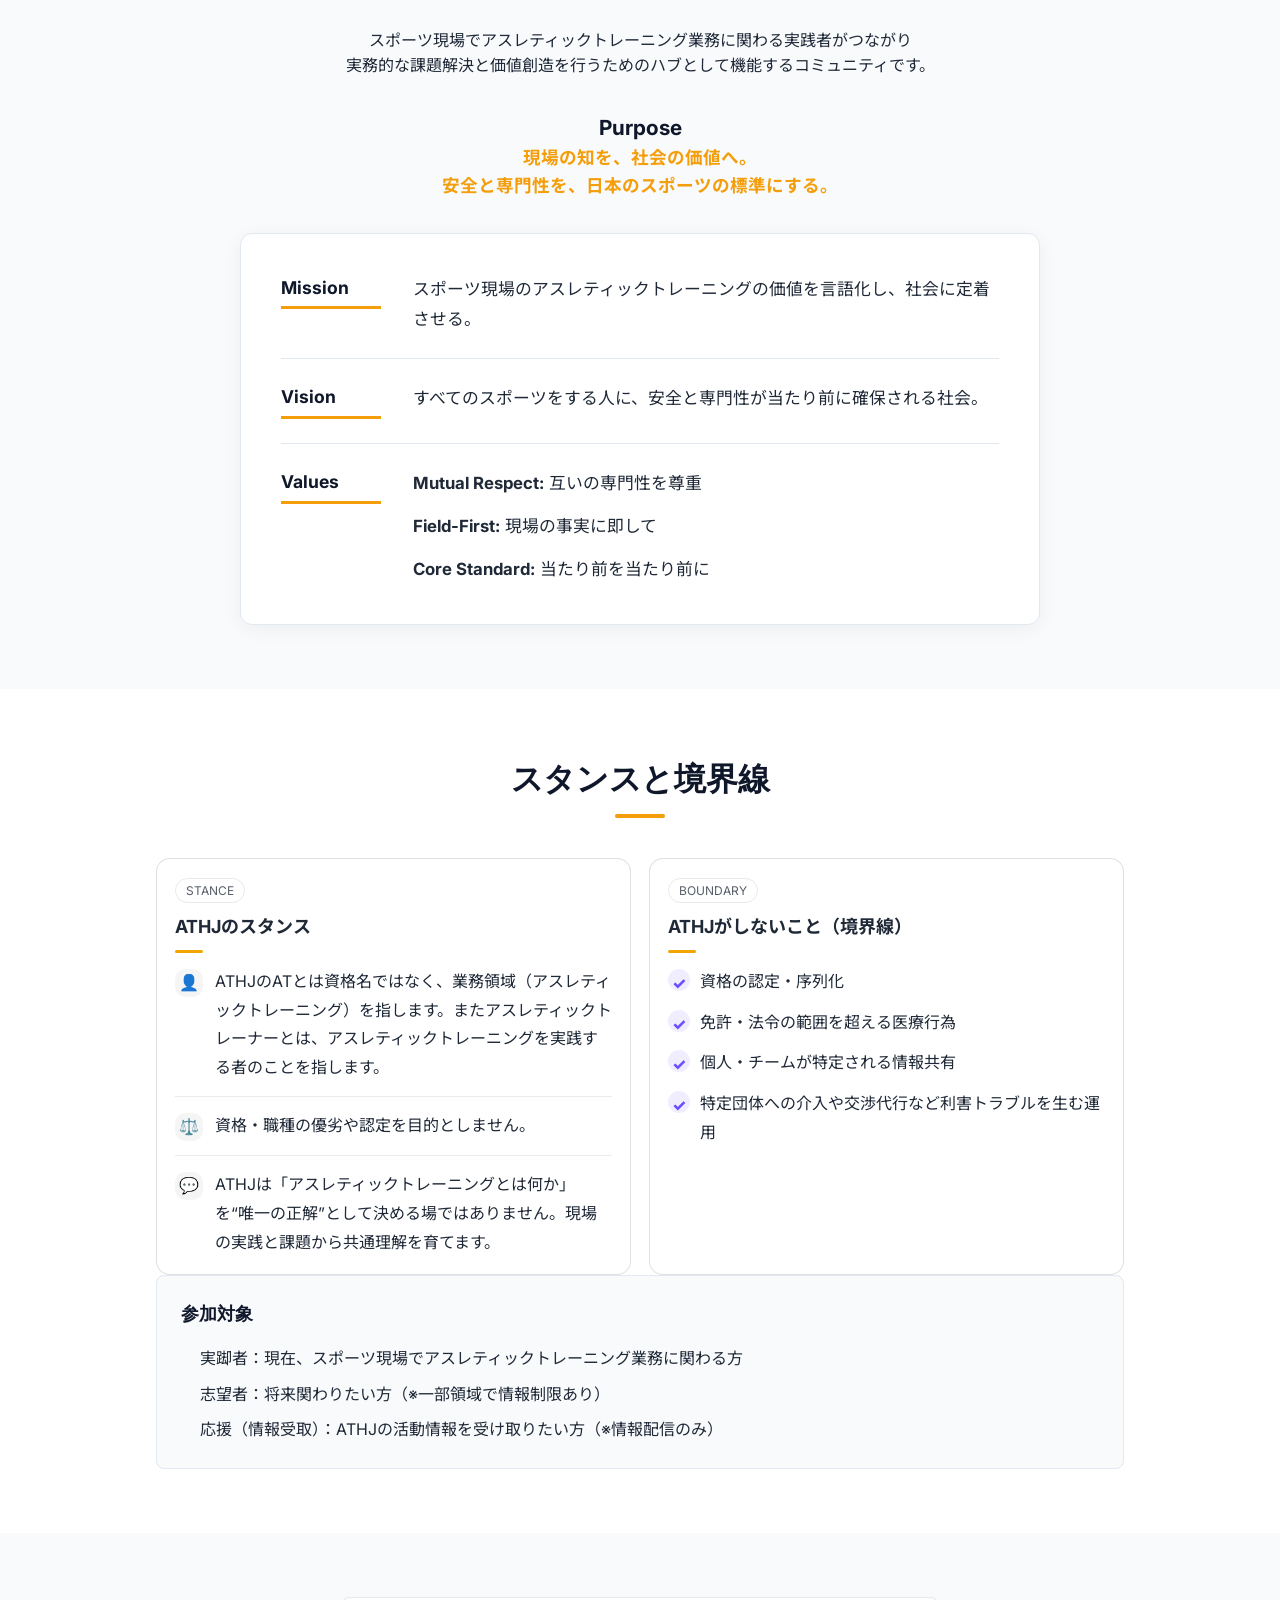
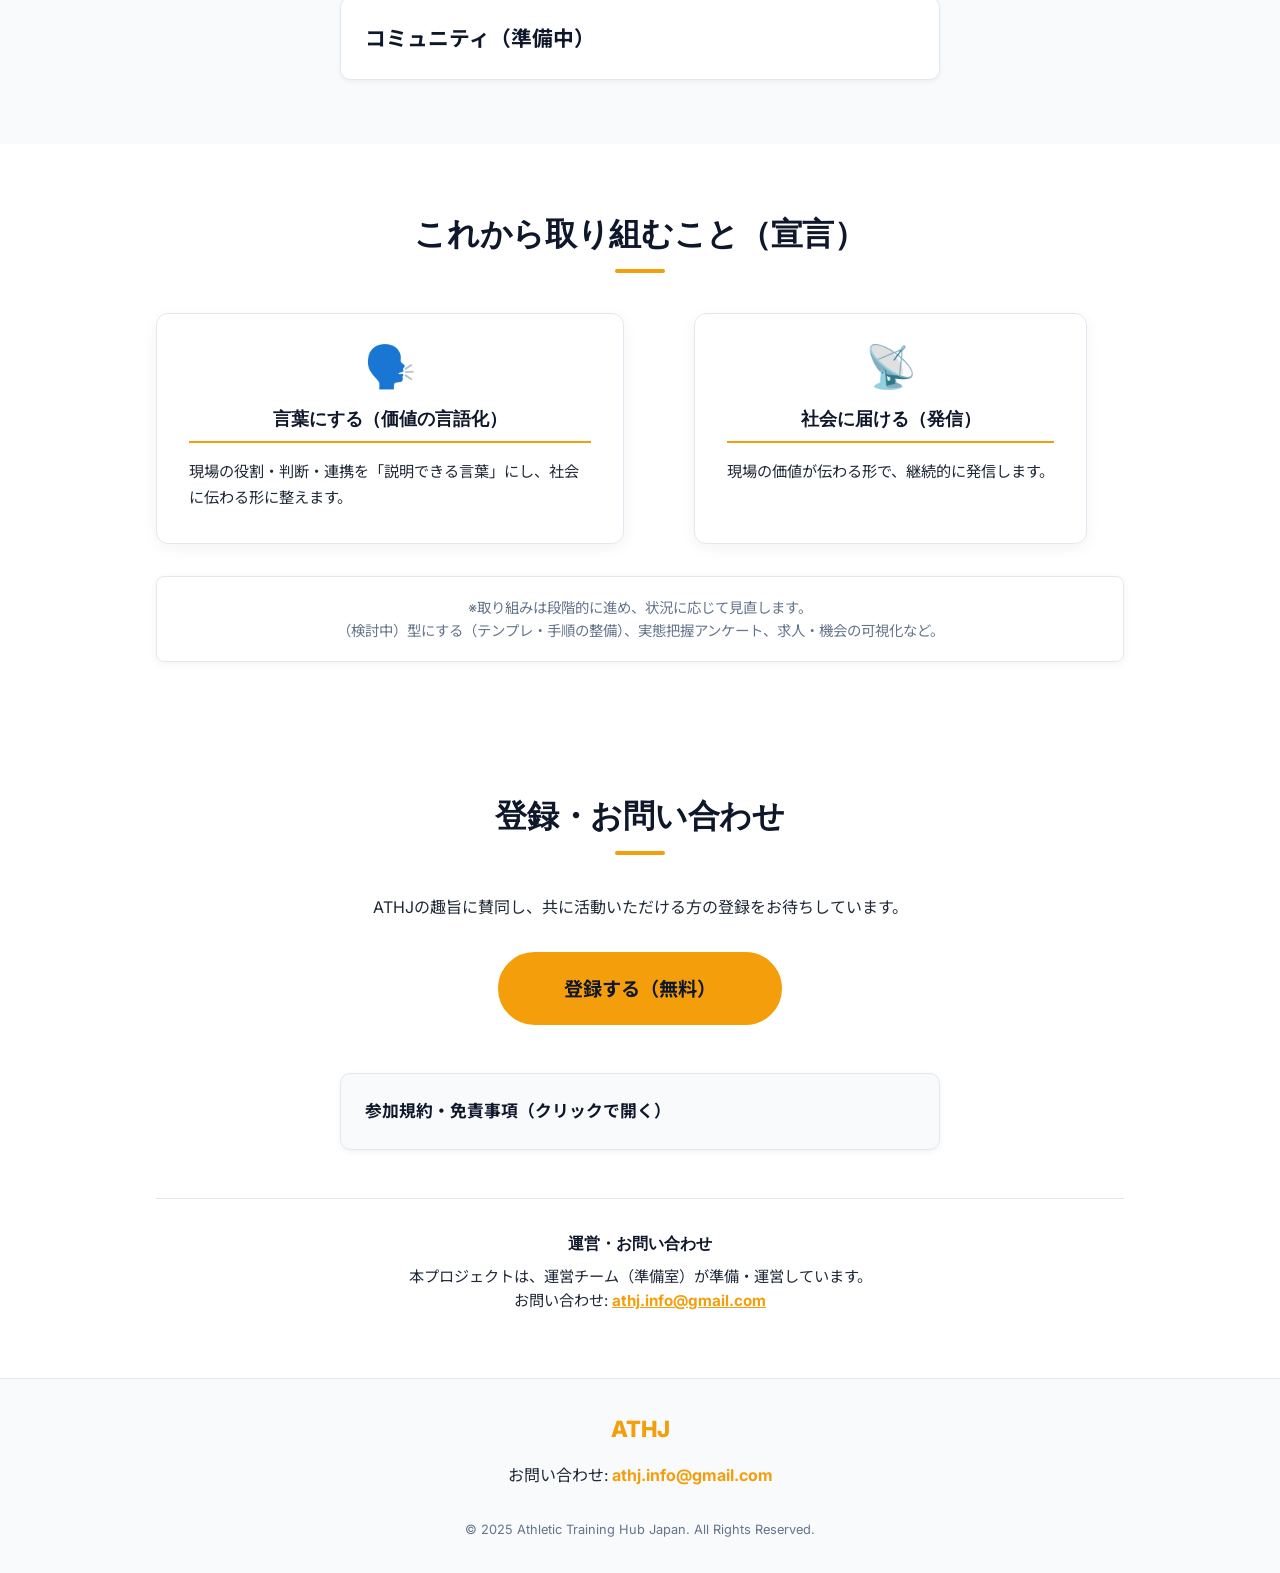
==== commit 3b4f21b0: "Add files via upload" ====
--- a/athj/index.html
+++ b/athj/index.html
@@ -225,7 +225,7 @@
         <section id="about-mvv" class="section bg-light reveal">
             <div class="container text-center">
                 <h2 class="section-title">ATHJとは</h2>
-                <p class="about-lead about-lead-wide jp-wrap" style="margin-bottom: 2rem;">スポーツ現場でアスレティックトレーニング業務に関わる実踋者がつながり<br>実務的な課題解決と価値创造を行うためのハブとして機能するコミュニティです。</p>
+                <p class="about-lead about-lead-wide jp-wrap" style="margin-bottom: 2rem;">スポーツ現場でアスレティックトレーニング業務に関わる実践者がつながり<br>実務的な課題解決と価値創造を行うためのハブとして機能するコミュニティです。</p>
 
                 <h3 style="color: var(--color-primary); font-size: 1.3rem;">Purpose</h3>
                 <p class="purpose-text jp-wrap" style="font-weight: bold; font-size: 1.1em; color: var(--color-accent); margin-bottom: 2rem;">現場の知を、社会の価値へ。<br>安全と専門性を、日本のスポーツの標準にする。</p>
@@ -263,7 +263,7 @@
 
                         <div class="stance-item">
                             <div class="stance-ic">👤</div>
-                            <p>ATHJのATとは資格名ではなく、業務領域（アスレティックトレーニング）を指します。またアスレティックトレーナーとは、アスレティックトレーニングを実踋する者のことを指します。</p>
+                            <p>ATHJのATとは資格名ではなく、業務領域（アスレティックトレーニング）を指します。またアスレティックトレーナーとは、アスレティックトレーニングを実践する者のことを指します。</p>
                         </div>
                         <div class="stance-divider"></div>
 
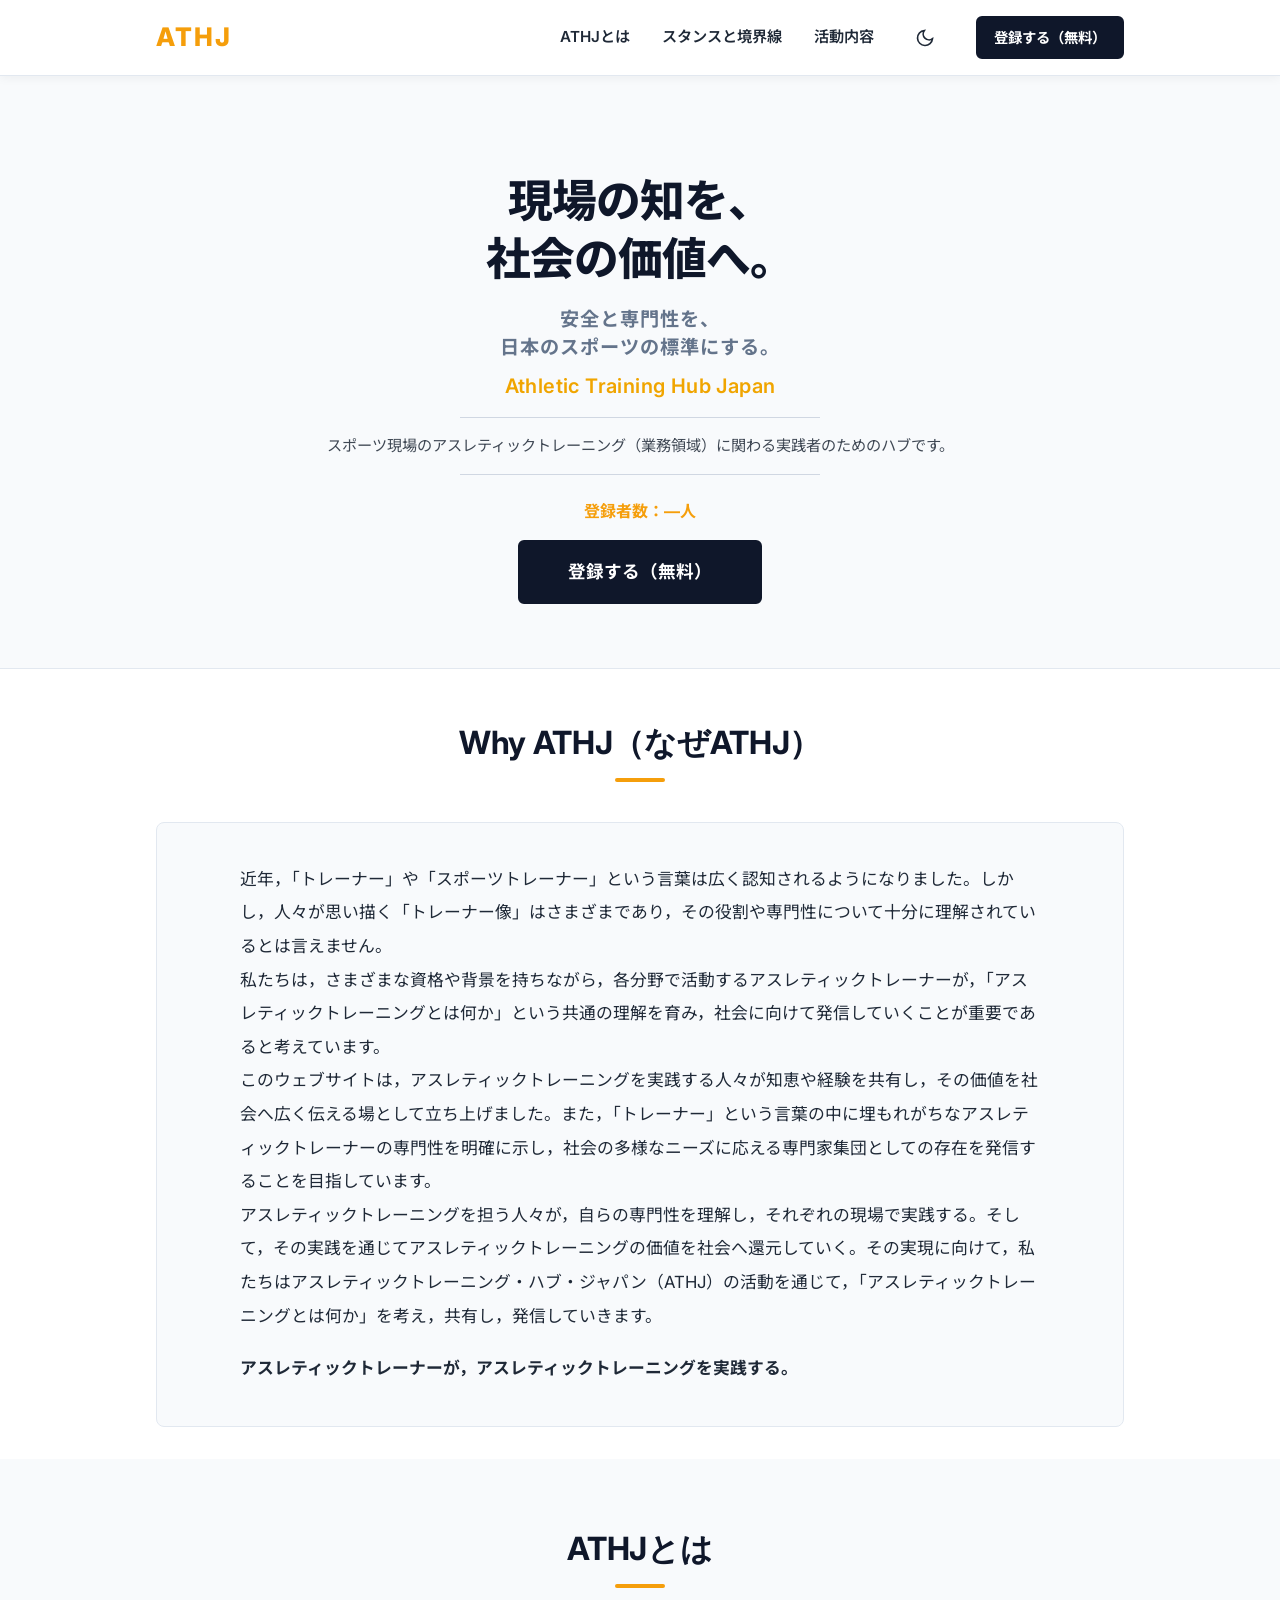
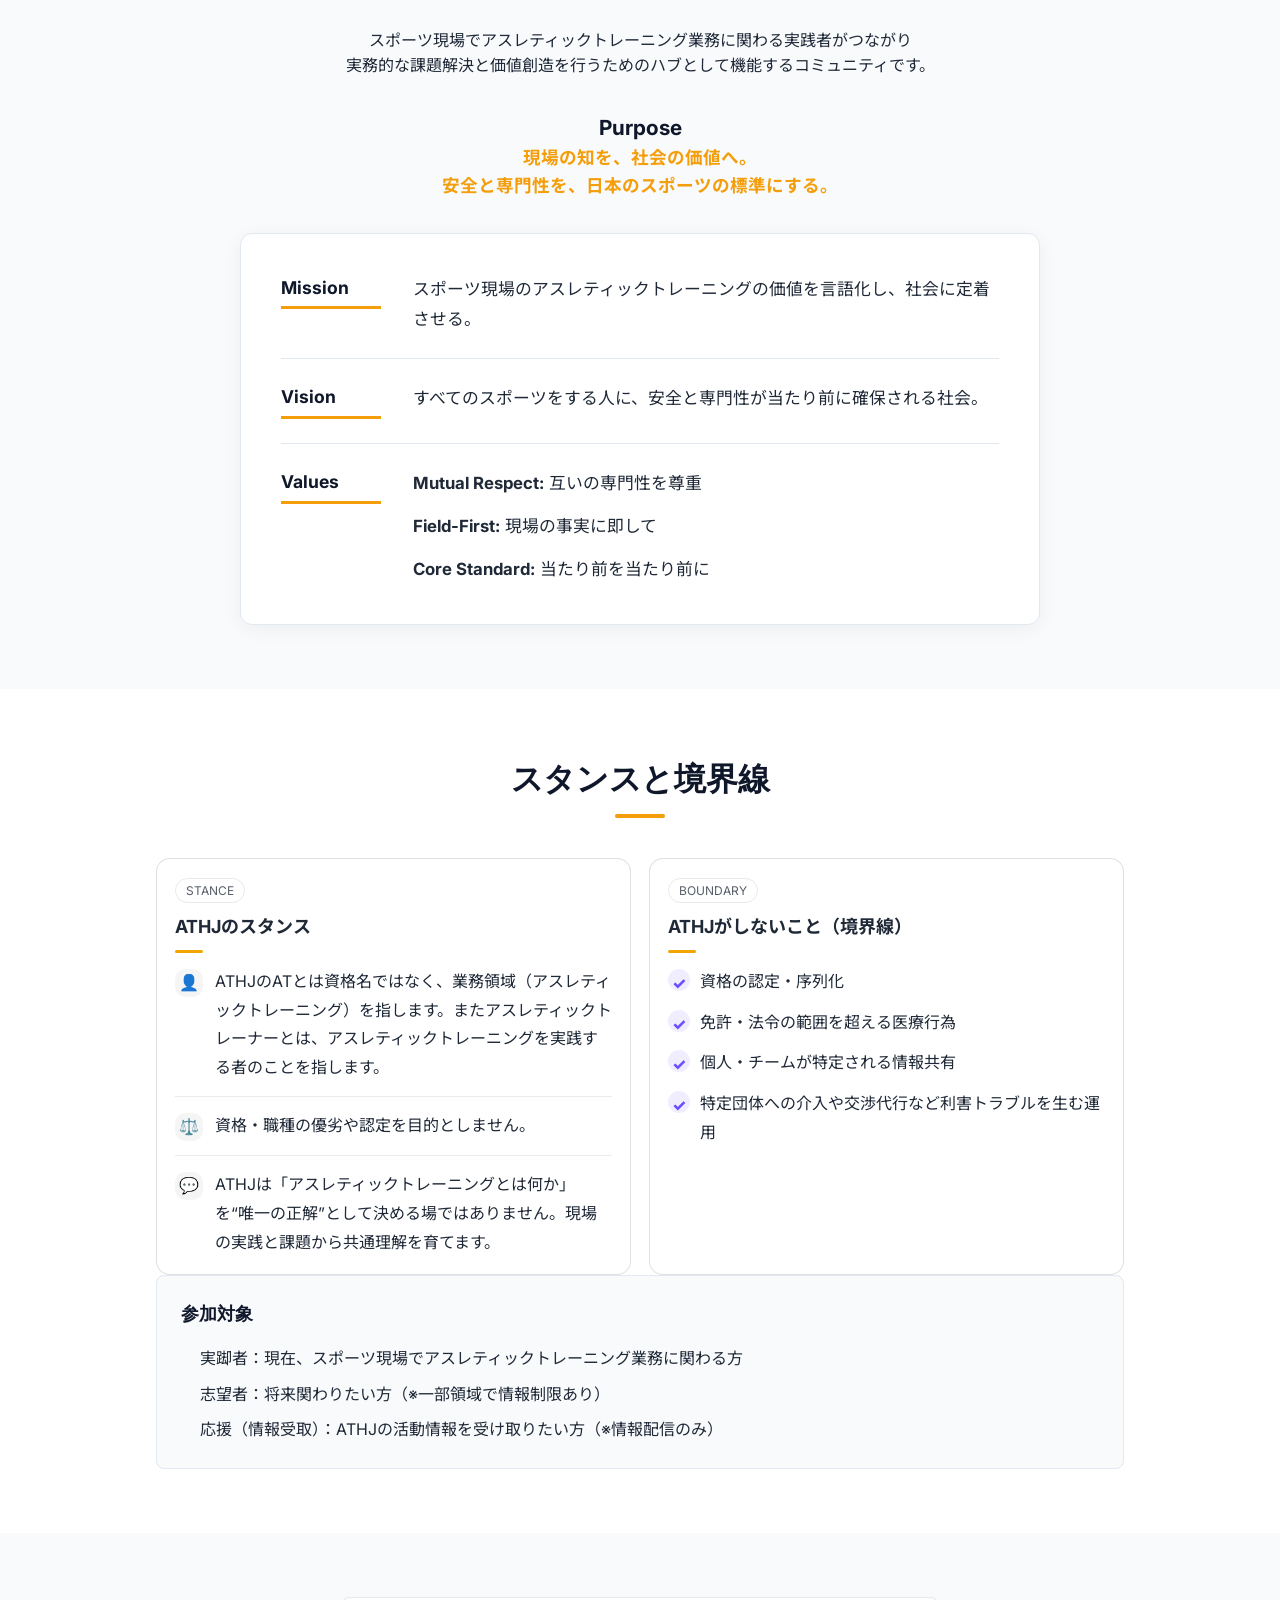
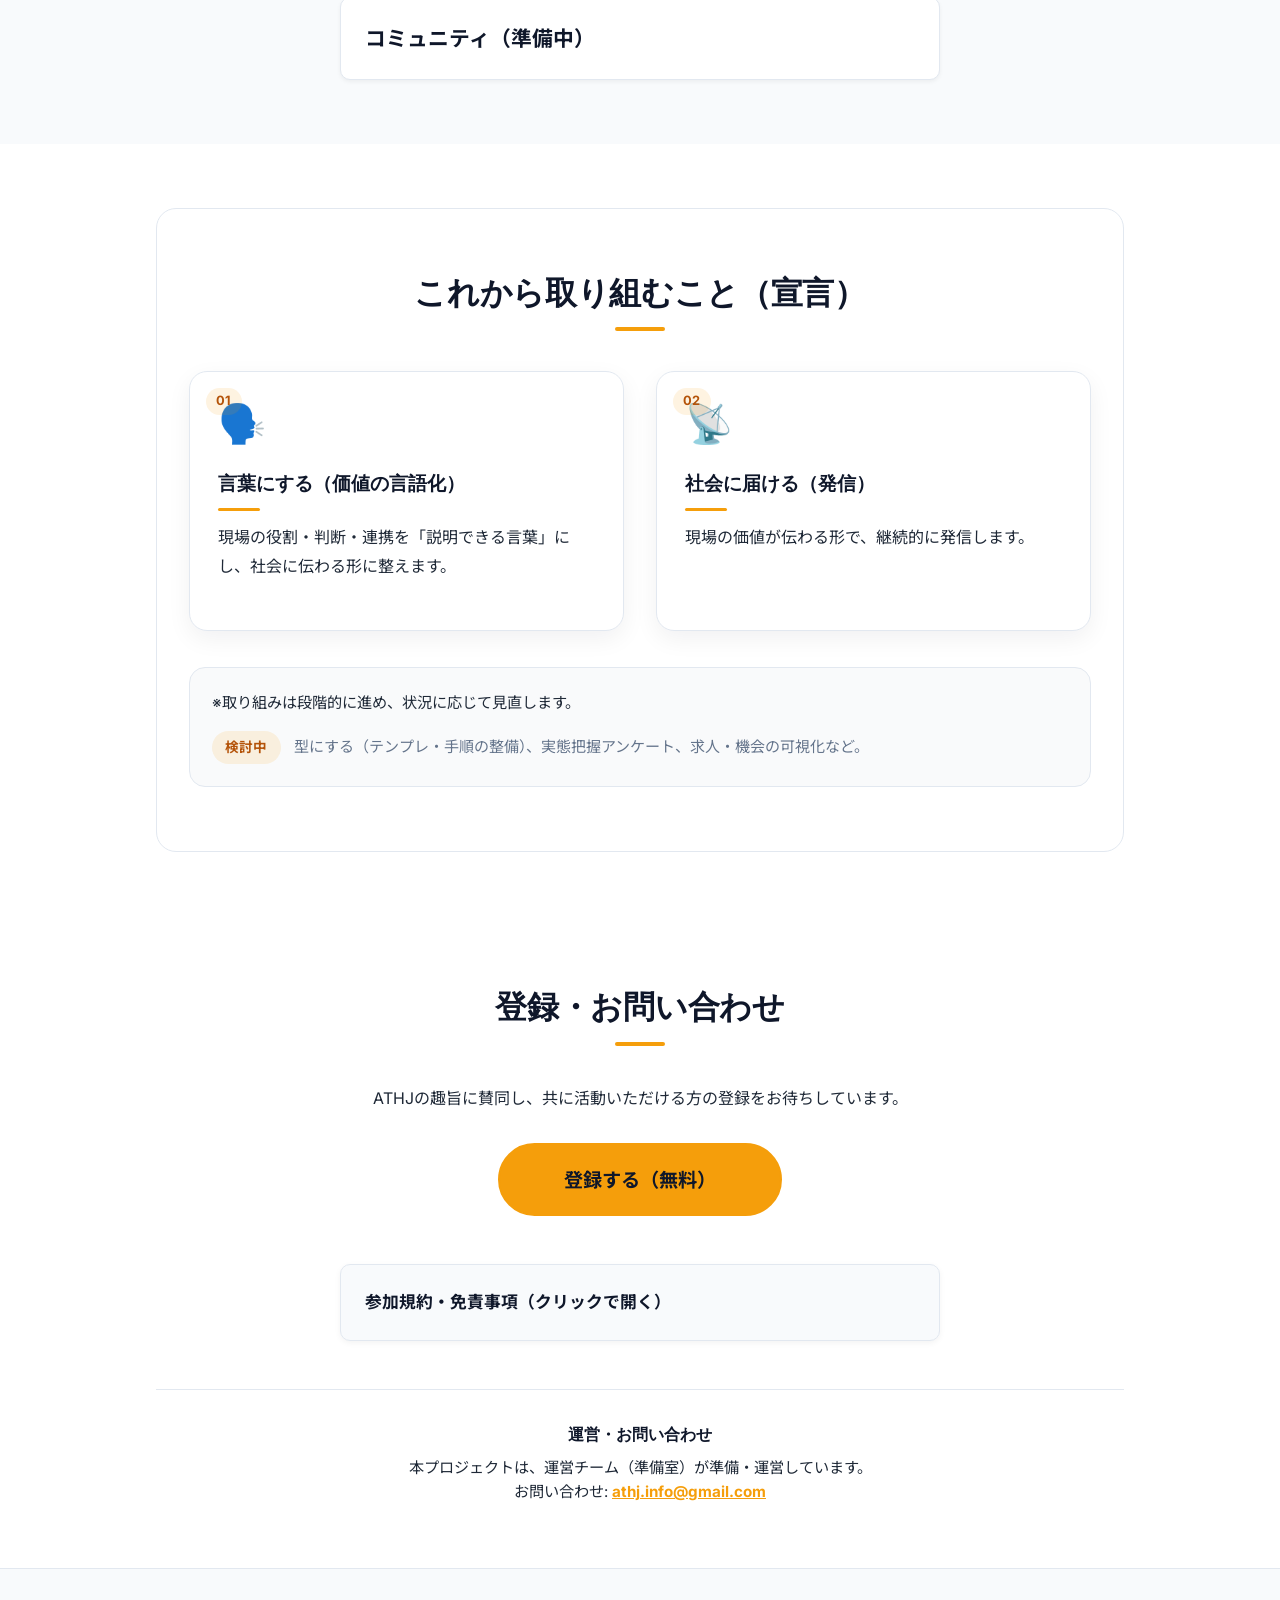
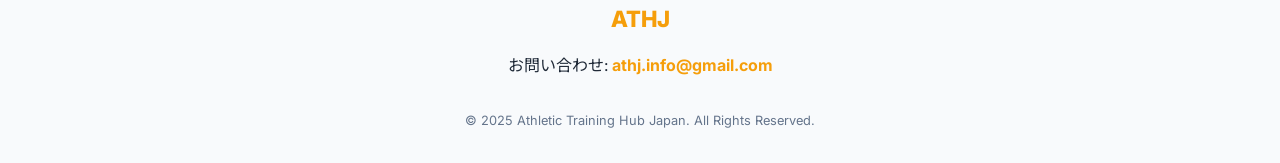
==== commit 356ba268: "Add files via upload" ====
--- a/athj/index.html
+++ b/athj/index.html
@@ -325,22 +325,33 @@
         <!-- 4) Activities -->
         <section id="activities" class="section reveal">
             <div class="container">
-                <h2 class="section-title">これから取り組むこと（宣言）</h2>
-                <div class="activities-grid">
-                    <div class="activity-card reveal reveal-delay-1">
-                        <div class="icon">🗣️</div>
-                        <h4>言葉にする（価値の言語化）</h4>
-                        <p>現場の役割・判断・連携を「説明できる言葉」にし、社会に伝わる形に整えます。</p>
-                    </div>
-                    <div class="activity-card reveal reveal-delay-3">
-                        <div class="icon">📡</div>
-                        <h4>社会に届ける（発信）</h4>
-                        <p>現場の価値が伝わる形で、継続的に発信します。</p>
-                    </div>
-                </div>
-                <div class="activities-note">
-                    <p>※取り組みは段階的に進め、状況に応じて見直します。<br>
-                    （検討中）型にする（テンプレ・手順の整備）、実態把握アンケート、求人・機会の可視化など。</p>
+                <div class="future-action">
+                    <h2 class="section-title">これから取り組むこと（宣言）</h2>
+                    <div class="future-action__cards">
+                        <article class="future-action__card reveal reveal-delay-1">
+                            <span class="future-action__label">01</span>
+                            <div class="future-action__icon">🗣️</div>
+                            <div class="future-action__content">
+                                <h4>言葉にする（価値の言語化）</h4>
+                                <p>現場の役割・判断・連携を「説明できる言葉」にし、社会に伝わる形に整えます。</p>
+                            </div>
+                        </article>
+                        <article class="future-action__card reveal reveal-delay-3">
+                            <span class="future-action__label">02</span>
+                            <div class="future-action__icon">📡</div>
+                            <div class="future-action__content">
+                                <h4>社会に届ける（発信）</h4>
+                                <p>現場の価値が伝わる形で、継続的に発信します。</p>
+                            </div>
+                        </article>
+                    </div>
+                    <div class="future-action__note-box">
+                        <p class="future-action__note">※取り組みは段階的に進め、状況に応じて見直します。</p>
+                        <div class="future-action__note-meta">
+                            <span class="future-action__pill">検討中</span>
+                            <span>型にする（テンプレ・手順の整備）、実態把握アンケート、求人・機会の可視化など。</span>
+                        </div>
+                    </div>
                 </div>
             </div>
         </section>
--- a/athj/styles.css
+++ b/athj/styles.css
@@ -394,75 +394,132 @@
   }
 }
 
-/* Activities Grid (New Card Style) */
-.activities-grid {
+/* Activities Grid (Future Action Section) */
+.future-action {
+    background: var(--color-card-bg);
+    border: 1px solid var(--color-card-border);
+    border-radius: 20px;
+    padding: calc(var(--spacing-lg) * 0.9) var(--spacing-md) var(--spacing-lg);
+}
+
+.future-action__cards {
     display: grid;
-    grid-template-columns: repeat(2, 1fr);
+    grid-template-columns: repeat(2, minmax(0, 1fr));
     gap: var(--spacing-md);
-    justify-items: center;
-}
-
-.activity-card {
+    align-items: stretch;
+}
+
+.future-action__card {
+    position: relative;
     background: var(--color-card-bg);
-    padding: var(--spacing-md);
-    border-radius: 12px;
-    box-shadow: 0 4px 15px var(--color-card-shadow);
+    padding: 2rem 1.75rem 1.75rem;
+    border-radius: 18px;
     border: 1px solid var(--color-card-border);
-    text-align: center;
+    box-shadow: 0 8px 24px rgba(15, 23, 42, 0.06);
     display: flex;
     flex-direction: column;
+    align-items: flex-start;
+    min-height: 260px;
+    transition: transform 0.35s ease, box-shadow 0.35s ease, border-color 0.35s ease;
+}
+
+.future-action__card:hover {
+    transform: translateY(-4px);
+    box-shadow: 0 14px 30px rgba(15, 23, 42, 0.10);
+    border-color: rgba(245, 158, 11, 0.4);
+}
+
+.future-action__label {
+    position: absolute;
+    top: 1rem;
+    left: 1rem;
+    display: inline-flex;
     align-items: center;
-    transition: transform 0.4s cubic-bezier(0.16, 1, 0.3, 1), 
-                box-shadow 0.4s cubic-bezier(0.16, 1, 0.3, 1), 
-                border-color 0.3s ease;
-}
-
-.activity-card:hover {
-    transform: translateY(-6px);
-    box-shadow: 0 16px 32px var(--color-card-shadow);
-    border-color: var(--color-accent);
-}
-
-.activity-card .icon {
-    font-size: 2.6rem;
-    margin-bottom: var(--spacing-sm);
+    justify-content: center;
+    padding: 0.2rem 0.65rem;
+    border-radius: 999px;
+    font-size: 0.8rem;
+    font-weight: 700;
+    color: #b45309;
+    background: rgba(245, 158, 11, 0.12);
+}
+
+.future-action__icon {
+    font-size: 2.4rem;
+    margin-bottom: 1.2rem;
     line-height: 1;
-    transition: transform 0.3s ease;
-}
-
-.activity-card:hover .icon {
-    transform: scale(1.15) rotate(5deg);
-}
-
-.activity-card h4 {
+}
+
+.future-action__content {
+    width: 100%;
+    margin-top: 0.5rem;
+}
+
+.future-action__content h4 {
+    margin: 0 0 0.75rem;
+    font-size: 1.2rem;
     color: var(--color-primary);
-    margin-bottom: var(--spacing-sm);
-    font-size: 1.15rem;
-    border-bottom: 2px solid var(--color-accent);
-    padding-bottom: 0.5rem;
-    width: 100%;
     font-family: var(--font-heading);
-}
-
-.activity-card p {
-    text-align: left;
+    line-height: 1.4;
+    position: relative;
+}
+
+.future-action__content h4::after {
+    content: "";
+    display: block;
+    width: 42px;
+    height: 3px;
+    margin-top: 0.75rem;
+    background-color: var(--color-accent);
+    border-radius: 999px;
+}
+
+.future-action__content p {
+    margin: 0;
+    color: var(--color-text-main);
+    font-size: 1rem;
+    line-height: 1.8;
+}
+
+.future-action__note-box {
+    margin-top: calc(var(--spacing-md) * 1.1);
+    background: #f9fafb;
+    border: 1px solid var(--color-card-border);
+    border-radius: 16px;
+    padding: 1.4rem 1.35rem;
+}
+
+.future-action__note {
+    margin: 0 0 0.9rem;
+    color: var(--color-text-main);
     font-size: 0.95rem;
-    color: var(--color-text-main);
-    line-height: 1.7;
-    margin-top: 0;
-    width: 100%;
-}
-
-.activities-note {
-    margin-top: var(--spacing-md);
-    font-size: 0.9rem;
+    line-height: 1.75;
+}
+
+.future-action__note-meta {
+    display: flex;
+    flex-wrap: wrap;
+    align-items: center;
+    gap: 0.8rem;
     color: var(--color-text-light);
-    background: var(--color-card-bg);
-    padding: 1.2rem;
-    border-radius: 8px;
-    border: 1px solid var(--color-card-border);
-    box-shadow: 0 2px 8px var(--color-card-shadow);
-    text-align: center;
+    font-size: 0.94rem;
+}
+
+.future-action__pill {
+    display: inline-flex;
+    align-items: center;
+    padding: 0.35rem 0.85rem;
+    border-radius: 999px;
+    background: rgba(245, 158, 11, 0.12);
+    color: #b45309;
+    font-size: 0.85rem;
+    font-weight: 700;
+}
+
+@media (max-width: 900px) {
+    .future-action__cards {
+        grid-template-columns: 1fr;
+    }
 }
 
 /* Footer */
